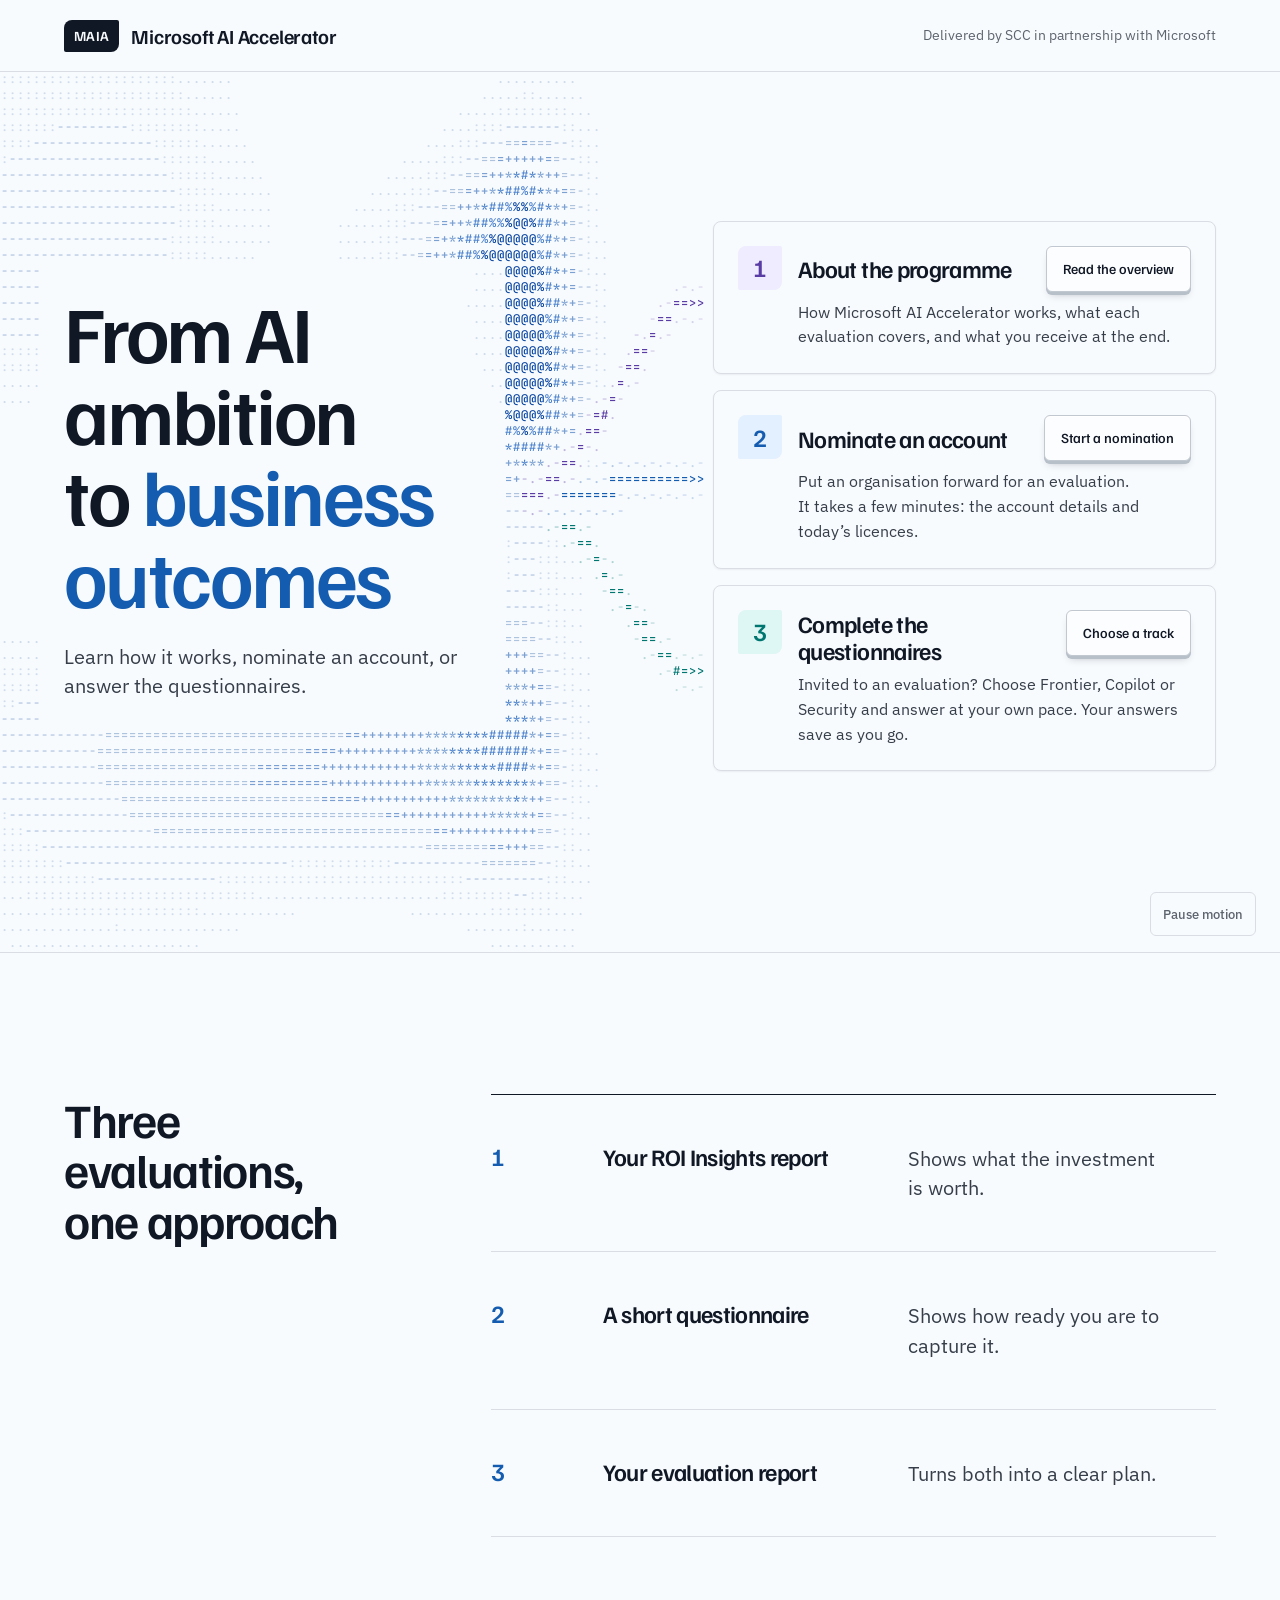
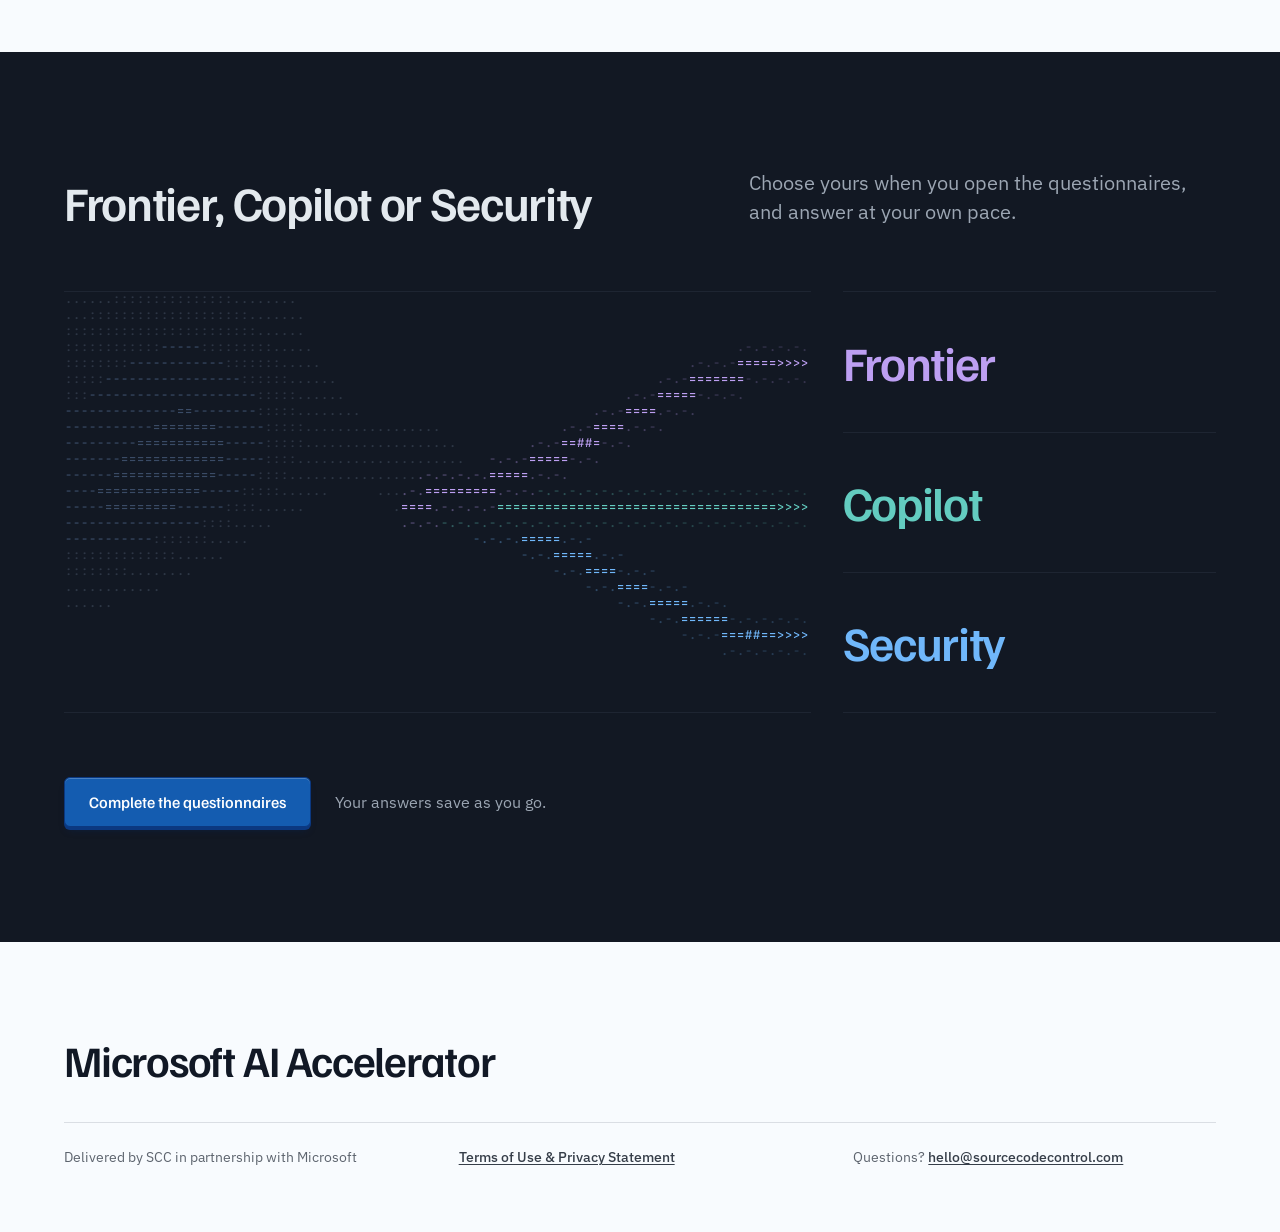
==== index.html @ e5592fd8 "Add files via upload" ====
<!DOCTYPE html>
<html lang="en">
<head>
<meta charset="UTF-8">
<meta name="viewport" content="width=device-width, initial-scale=1.0">
<title>Microsoft AI Accelerator · MAIA</title>
<meta name="description" content="Welcome to Microsoft AI Accelerator: learn about the programme, nominate an account, or complete your Frontier, Copilot or Security questionnaires.">
<meta name="robots" content="noindex">
<link rel="icon" href="data:image/svg+xml,%3Csvg xmlns='http://www.w3.org/2000/svg' viewBox='0 0 64 64'%3E%3Crect width='64' height='64' rx='14' fill='%2317223A'/%3E%3Ctext x='32' y='40' font-family='Segoe UI,Arial' font-size='19' font-weight='700' fill='%23F5F7FB' text-anchor='middle'%3EMAIA%3C/text%3E%3C/svg%3E">
<link rel="preconnect" href="https://fonts.googleapis.com"><link rel="preconnect" href="https://fonts.gstatic.com" crossorigin><link href="https://fonts.googleapis.com/css2?family=Familjen+Grotesk:wght@500;600&amp;family=IBM+Plex+Sans:wght@400;500;600&amp;family=JetBrains+Mono:wght@500&amp;display=swap" rel="stylesheet">
<style>
body{margin:0;background:oklch(98.6% .005 250);color:oklch(21% .028 262);font:16px/1.55 'IBM Plex Sans',system-ui,sans-serif;-webkit-font-smoothing:antialiased}
a{color:inherit;text-decoration-thickness:1px;text-underline-offset:.16em}a:hover{color:oklch(48% .15 256)}
h1,h2,h3{margin:0;font-family:'Familjen Grotesk',system-ui,sans-serif;font-weight:600;letter-spacing:-.028em;line-height:1.05;text-wrap:balance}p{margin:0;text-wrap:pretty}
.wrap{width:100%;max-width:1440px;margin:0 auto;padding:0 64px;box-sizing:border-box}@media(max-width:960px){.wrap{padding:0 24px}}@media(max-width:640px){.wrap{padding:0 16px}.hide-s{display:none!important}}
.key{display:inline-flex;align-items:center;justify-content:center;gap:8px;min-height:44px;padding:0 16px;border:1px solid oklch(83% .012 252);border-radius:6px;background:oklch(99.4% .003 250);color:oklch(21% .028 262);font:500 14px/1 'Familjen Grotesk',sans-serif;box-shadow:0 3px 0 0 oklch(80% .016 254),0 6px 8px -4px oklch(21% .028 262/.28),inset 0 1px 0 #fff;text-decoration:none;white-space:nowrap;cursor:pointer;transition:transform .12s}
.key:hover{transform:translateY(-1px);color:oklch(21% .028 262)}.key:active{transform:translateY(3px);box-shadow:inset 0 1px 2px oklch(21% .028 262/.14)}
.key.p{min-height:48px;padding:0 24px;font-size:16px;background:oklch(48% .15 256);border-color:oklch(36% .13 260);color:#fff;box-shadow:0 3px 0 0 oklch(36% .13 260),0 6px 8px -4px oklch(30% .12 260/.45),inset 0 1px 0 oklch(100% 0 0/.22)}.key.p:hover{color:#fff}
.card{display:block;box-sizing:border-box;background:oklch(98.6% .005 250);border:1px solid oklch(90% .009 252);border-radius:16px 4px 16px 4px;box-shadow:0 1px 2px oklch(21% .028 262/.06);text-decoration:none;color:inherit;transition:border-color .22s}a.card:hover{border-color:oklch(72% .09 256);color:inherit}a.card:hover .key{transform:translateY(-1px)}
.eb{font:500 13px/1.3 'JetBrains Mono',ui-monospace,monospace;letter-spacing:.02em;text-transform:uppercase;color:oklch(48% .15 256)}
.dots{background-image:radial-gradient(circle,oklch(81% .045 255) 1px,transparent 1.4px);background-size:8px 16px}.dots-d{background-image:radial-gradient(circle,oklch(41% .05 260) 1px,transparent 1.4px);background-size:8px 16px}
.inp{width:100%;box-sizing:border-box;min-height:44px;padding:10px 12px;border:1px solid oklch(83% .012 252);border-radius:6px;background:#fff;color:inherit;font:16px/1.4 'IBM Plex Sans',sans-serif}
.opt{display:flex;gap:12px;align-items:flex-start;width:100%;box-sizing:border-box;text-align:left;padding:12px 14px;border:1px solid oklch(83% .012 252);border-radius:6px;background:#fff;color:inherit;font:16px/1.45 'IBM Plex Sans',sans-serif;cursor:pointer}.opt:hover{border-color:oklch(48% .15 256)}.opt.on{border-color:oklch(48% .15 256);background:oklch(95% .028 256);box-shadow:0 0 0 1px oklch(48% .15 256)}
.tbl{width:100%;border-collapse:collapse;font-size:14px}.tbl th{text-align:left;font:500 12px/1.2 'JetBrains Mono',monospace;text-transform:uppercase;color:oklch(50% .018 258);padding:10px;border:0;border-bottom:1px solid oklch(90% .009 252);white-space:nowrap;background:oklch(98.6% .005 250)}.tbl td{padding:6px 10px;border:0;border-top:1px solid oklch(90% .009 252);vertical-align:middle}.tbl tbody tr:first-child td{border-top:0}.rc>div:first-child{border-top:0!important}.tbl .inp{min-height:38px;padding:7px 9px;font-size:14px}
:focus-visible{outline:2px solid oklch(48% .15 256);outline-offset:2px}[hidden]{display:none!important}@media(prefers-reduced-motion:reduce){*{transition:none!important;animation:none!important}}
.wrap{max-width:1680px}.hero-grid{display:grid;grid-template-columns:minmax(0,5fr) minmax(96px,1.6fr) minmax(0,6fr);column-gap:48px;align-items:center;min-height:880px;padding-top:96px;padding-bottom:128px;position:relative;z-index:2}
.hero-grid>nav{grid-column:3;min-width:0}.doors{display:grid;gap:16px;margin:0;padding:0;list-style:none}.door{display:grid;grid-template-columns:44px minmax(0,1fr) auto;grid-template-areas:"n t k" "n d d";column-gap:16px;row-gap:8px;align-items:start;padding:24px;border-radius:8px!important}@supports (corner-shape:bevel){.door{border-radius:16px 4px 16px 4px!important;corner-shape:bevel round bevel round}}@media(max-width:1100px){.door{grid-template-areas:"n t" "n d" "n k";grid-template-columns:44px minmax(0,1fr)}.door .key{justify-self:start;margin-top:8px}}
.appr{display:grid;grid-template-columns:minmax(0,4fr) minmax(0,8fr);column-gap:64px}.row3{display:grid;grid-template-columns:64px minmax(0,5fr) minmax(0,6fr);column-gap:48px;align-items:baseline;padding:48px 0;border-top:1px solid oklch(90% .009 252)}
.thead{display:grid;grid-template-columns:minmax(0,7fr) minmax(0,5fr);column-gap:32px;align-items:end;margin-bottom:64px}.lanes{display:grid;grid-template-columns:minmax(0,8fr) minmax(0,4fr);column-gap:32px}
@media(max-width:960px){.hero-grid>nav{grid-column:1}.hero-grid,.appr,.thead,.lanes{grid-template-columns:minmax(0,1fr);row-gap:40px;min-height:0;padding-top:56px;padding-bottom:72px}.row3{grid-template-columns:40px minmax(0,1fr);row-gap:8px}.row3 p{grid-column:2}}
@media(max-width:640px){.door{grid-template-columns:40px minmax(0,1fr);padding:16px}.door>span:first-child{width:40px!important;height:40px!important}}
</style>
</head>
<body>
<div style="min-height:100vh;background:oklch(98.6% .005 250)">
<header class="wrap" style="display:flex;align-items:center;justify-content:space-between;gap:24px;min-height:72px;border-bottom:1px solid oklch(90% .009 252);background:oklch(98.6% .005 250);position:relative;z-index:10">
<a href="index.html#home" data-keep style="display:inline-flex;align-items:center;gap:12px;text-decoration:none;color:oklch(21% .028 262);min-width:0"><span aria-hidden="true" style="height:32px;padding:0 10px;display:grid;place-items:center;flex-shrink:0;border-radius:8px 2px;background:oklch(21% .028 262);color:oklch(98.6% .005 250);font:600 14px/1 'Familjen Grotesk',system-ui,sans-serif;letter-spacing:.02em">MAIA</span><span style="font:600 20px/1.1 'Familjen Grotesk',system-ui,sans-serif;letter-spacing:-.01em;white-space:nowrap">Microsoft AI Accelerator</span></a>
<p class="hide-s" style="font-size:14px;color:oklch(50% .018 258);white-space:nowrap">Delivered by SCC in partnership with Microsoft</p>
</header>
<main>
<section aria-labelledby="hero-title" style="position:relative;isolation:isolate;border-bottom:1px solid oklch(90% .009 252)">
<div class="dots" aria-hidden="true" style="position:absolute;inset:0;z-index:0;pointer-events:none"><canvas id="heroField" style="display:block;width:100%;height:100%;background:oklch(98.6% .005 250)"></canvas></div>
<div class="wrap hero-grid">
<div style="display:grid;gap:24px;align-content:center">
<h1 id="hero-title" style="font-size:clamp(44px,5vw + 16px,84px);line-height:1.02;max-width:20ch">From AI ambition to <span style="color:oklch(48% .15 256)">business outcomes</span></h1>
<p style="font-size:clamp(18px,.35vw + 16px,22px);line-height:1.45;color:oklch(36% .022 260);max-width:34ch">Learn how it works, nominate an account, or answer the questionnaires.</p>
</div>
<nav aria-label="Start here"><ol class="doors">
<li><a class="card door" href="about.html" data-keep data-lane="about">
<span aria-hidden="true" style="grid-area:n;width:44px;height:44px;display:grid;place-items:center;border-radius:8px 2px;background:oklch(95% .025 292);color:oklch(45% .16 292);font:600 25px/1 'Familjen Grotesk',system-ui,sans-serif">1</span>
<h2 style="grid-area:t;align-self:center;font-size:clamp(20px,.75vw + 14px,26px);font-weight:600;line-height:1.15;max-width:none">About the programme</h2>
<p style="grid-area:d;color:oklch(36% .022 260);max-width:48ch">How Microsoft AI Accelerator works, what each evaluation covers, and what you receive at the end.</p>
<span class="key" style="grid-area:k;justify-self:start">Read the overview</span>
</a></li>
<li><a class="card door" href="nominate.html" data-keep data-lane="nominate">
<span aria-hidden="true" style="grid-area:n;width:44px;height:44px;display:grid;place-items:center;border-radius:8px 2px;background:oklch(95% .028 256);color:oklch(48% .15 256);font:600 25px/1 'Familjen Grotesk',system-ui,sans-serif">2</span>
<h2 style="grid-area:t;align-self:center;font-size:clamp(20px,.75vw + 14px,26px);font-weight:600;line-height:1.15;max-width:none">Nominate an account</h2>
<p style="grid-area:d;color:oklch(36% .022 260);max-width:48ch">Put an organisation forward for an evaluation. It takes a few minutes: the account details and today’s licences.</p>
<span class="key" style="grid-area:k;justify-self:start">Start a nomination</span>
</a></li>
<li><a class="card door" href="questionnaires.html" data-keep data-lane="questionnaires">
<span aria-hidden="true" style="grid-area:n;width:44px;height:44px;display:grid;place-items:center;border-radius:8px 2px;background:oklch(95.5% .025 190);color:oklch(51% .09 190);font:600 25px/1 'Familjen Grotesk',system-ui,sans-serif">3</span>
<h2 style="grid-area:t;align-self:center;font-size:clamp(20px,.75vw + 14px,26px);font-weight:600;line-height:1.15;max-width:none">Complete the questionnaires</h2>
<p style="grid-area:d;color:oklch(36% .022 260);max-width:48ch">Invited to an evaluation? Choose Frontier, Copilot or Security and answer at your own pace. Your answers save as you go.</p>
<span class="key" style="grid-area:k;justify-self:start">Choose a track</span>
</a></li>
</ol></nav>
</div>
<button type="button" id="motionBtn" aria-pressed="false" style="position:absolute;right:24px;bottom:16px;z-index:3;min-height:44px;padding:0 12px;border:1px solid oklch(90% .009 252);border-radius:6px;background:oklch(98.6% .005 250);color:oklch(50% .018 258);font:500 13px/1 'IBM Plex Sans',sans-serif;cursor:pointer">Pause motion</button>
</section>
<section aria-labelledby="approach-title" style="padding:clamp(96px,11vw,176px) 0 clamp(72px,9vw,144px)">
<div class="wrap appr">
<h2 id="approach-title" style="font-size:clamp(32px,2.5vw + 16px,56px);max-width:12ch;margin-bottom:40px">Three evaluations, one approach</h2>
<ol style="margin:0;padding:0;list-style:none;border-bottom:1px solid oklch(90% .009 252)">
<li class="row3" style="border-top-color:oklch(21% .028 262)"><span style="font:600 25px/1 'Familjen Grotesk',system-ui,sans-serif;color:oklch(48% .15 256)">1</span><h3 style="font-size:clamp(20px,.75vw + 14px,26px);line-height:1.2">Your ROI Insights report</h3><p style="font-size:clamp(18px,.35vw + 16px,22px);line-height:1.45;color:oklch(36% .022 260)">Shows what the investment is worth.</p></li>
<li class="row3"><span style="font:600 25px/1 'Familjen Grotesk',system-ui,sans-serif;color:oklch(48% .15 256)">2</span><h3 style="font-size:clamp(20px,.75vw + 14px,26px);line-height:1.2">A short questionnaire</h3><p style="font-size:clamp(18px,.35vw + 16px,22px);line-height:1.45;color:oklch(36% .022 260)">Shows how ready you are to capture it.</p></li>
<li class="row3"><span style="font:600 25px/1 'Familjen Grotesk',system-ui,sans-serif;color:oklch(48% .15 256)">3</span><h3 style="font-size:clamp(20px,.75vw + 14px,26px);line-height:1.2">Your evaluation report</h3><p style="font-size:clamp(18px,.35vw + 16px,22px);line-height:1.45;color:oklch(36% .022 260)">Turns both into a clear plan.</p></li>
</ol>
</div>
</section>
<section aria-labelledby="tracks-title" style="background:oklch(21% .024 262);color:oklch(93% .01 250);padding:clamp(80px,9vw,144px) 0">
<div class="wrap">
<div class="thead">
<h2 id="tracks-title" style="font-size:clamp(32px,2.5vw + 16px,56px)">Frontier, Copilot or Security</h2>
<p style="font-size:clamp(18px,.35vw + 16px,22px);line-height:1.45;color:oklch(72% .022 256)">Choose yours when you open the questionnaires, and answer at your own pace.</p>
</div>
<figure class="lanes" style="margin:0">
<div style="position:relative;min-height:420px;border-top:1px solid oklch(26.5% .026 262);border-bottom:1px solid oklch(26.5% .026 262)"><div class="dots-d" role="img" aria-label="Diagram: unsorted signal resolving into three lanes, one for each evaluation track" style="position:absolute;inset:0"><canvas id="trackField" style="display:block;width:100%;height:100%;background:oklch(21% .024 262)"></canvas></div></div>
<ul style="margin:0;padding:0;list-style:none;display:grid;grid-template-rows:repeat(3,minmax(88px,1fr));border-top:1px solid oklch(26.5% .026 262);border-bottom:1px solid oklch(26.5% .026 262);font:600 clamp(32px,2.5vw + 16px,56px)/1 'Familjen Grotesk',system-ui,sans-serif;letter-spacing:-.028em">
<li data-lane="frontier" style="display:flex;align-items:center;color:oklch(76% .12 300)">Frontier</li>
<li data-lane="copilot" style="display:flex;align-items:center;color:oklch(78% .1 185);border-top:1px solid oklch(26.5% .026 262)">Copilot</li>
<li data-lane="security" style="display:flex;align-items:center;color:oklch(76% .12 248);border-top:1px solid oklch(26.5% .026 262)">Security</li>
</ul>
</figure>
<div style="display:flex;flex-wrap:wrap;align-items:center;gap:24px;margin-top:64px">
<a class="key p" href="questionnaires.html" data-keep>Complete the questionnaires</a>
<p style="color:oklch(72% .022 256)">Your answers save as you go.</p>
</div>
</div>
</section>
</main>
<footer class="wrap" style="padding-top:96px;padding-bottom:64px">
<p style="font:600 clamp(32px,3.4vw,56px)/1 'Familjen Grotesk',system-ui,sans-serif;letter-spacing:-.028em;margin:0 0 40px">Microsoft AI Accelerator</p>
<div style="display:grid;grid-template-columns:repeat(auto-fit,minmax(240px,1fr));gap:16px 32px;padding-top:24px;border-top:1px solid oklch(90% .009 252);font-size:14px;color:oklch(50% .018 258)">
<p>Delivered by SCC in partnership with Microsoft</p>
<p><a href="terms.html" data-keep style="color:oklch(36% .022 260);font-weight:500">Terms of Use &amp; Privacy Statement</a></p>
<p>Questions? <a href="mailto:hello@sourcecodecontrol.com" style="color:oklch(36% .022 260);font-weight:500">hello@sourcecodecontrol.com</a></p>
</div>
</footer>
</div>
<script>
/* earlier links to this page: ?track= opens that track; invitation links and old #sections open the right page */
(function(){try{
  var p=new URLSearchParams(location.search),t=(p.get('track')||'').toLowerCase(),m={frontier:'frontier.html',copilot:'copilot.html',security:'security.html'};
  if(m[t]){p.delete('track');var q=p.toString();location.replace(m[t]+(q?'?'+q:''));return;}
  var h=location.hash.slice(1),go=null,qs=location.search;
  if(/^(learn|how|roi|questionnaires|report)$/.test(h))go='about.html'+qs+(h==='learn'?'':'#'+h);
  else if(h==='nominate')go='nominate.html'+qs;
  else if(/^(start-questionnaires|choose)$/.test(h)||(!h&&/[?&](project|invite|company|domain)=/.test(qs)))go='questionnaires.html'+qs;
  if(go)location.replace(go);
}catch(e){}})();
</script><script>
/* carry the invitation parameters (?project=…, ?invite=…, ?company=…, ?domain=…) to the next page */
(function(){try{var q=location.search;if(!q)return;document.querySelectorAll('a[data-keep]').forEach(function(a){var h=a.getAttribute('href');if(!h||h.indexOf('?')>=0||h.indexOf('#')===0)return;var i=h.indexOf('#');a.setAttribute('href',i<0?h+q:h.slice(0,i)+q+h.slice(i));});}catch(e){}})();
</script>
<script>
/* motion background: the character field (pause button bottom right; still for reduced motion) */
class DCLogic{constructor(){this.state={};}setState(p,cb){Object.assign(this.state,p);var b=document.getElementById('motionBtn');if(b){b.setAttribute('aria-pressed',String(!!this.state.paused));b.textContent=this.state.paused?'Play motion':'Pause motion';}if(cb)cb();}}
class Component extends DCLogic {
  state = { paused: false };
  setRoot = (el) => { this.rootEl = el; };
  componentDidMount() { this.startField(); }
  componentWillUnmount() { this.dead = true; if (this.onResize) window.removeEventListener('resize', this.onResize); }
  startField() {
    const root = this.rootEl; if (!root || !root.querySelector) return;
    const self = this, CW = 8, CH = 16, RAMP = ' .:-=+*#%@';
    const reduce = window.matchMedia ? window.matchMedia('(prefers-reduced-motion: reduce)').matches : false;
    const C = { g1:'oklch(89% .025 254)', g2:'oklch(81% .045 255)', g3:'oklch(70% .085 256)', g4:'oklch(60% .13 257)', deep:'oklch(41% .16 260)',
      d1:'oklch(33% .03 262)', d2:'oklch(41% .05 260)', d3:'oklch(53% .1 258)', d4:'oklch(62% .11 258)',
      about:'oklch(45% .16 292)', nominate:'oklch(48% .15 256)', questionnaires:'oklch(51% .09 190)', frontier:'oklch(76% .12 300)', copilot:'oklch(78% .1 185)', security:'oklch(76% .12 248)' };
    const clamp = (v,a,b) => v<a?a:v>b?b:v;
    const noise = (c,r,t) => (Math.sin(c*0.09+t*0.5)+Math.sin(r*0.21-t*0.35)+Math.sin((c*0.6+r)*0.11+t*0.27)+Math.sin(c*0.023-r*0.13+t*0.15+Math.sin(r*0.05+t*0.1))+4)/8;
    const rel = (el,b) => { const a = el.getBoundingClientRect(); return { l:a.left-b.left, t:a.top-b.top, r:a.right-b.left, b:a.bottom-b.top }; };
    const fields = [];
    function Field(canvas, cfg) {
      const ctx = canvas.getContext && canvas.getContext('2d'); if (!ctx) return null;
      const f = { c:canvas, ctx, cfg, w:0, h:0, origin:null, lanes:[], shield:[], pointer:null };
      f.resize = () => { const r = canvas.getBoundingClientRect(), dpr = Math.min(window.devicePixelRatio||1, 2);
        f.w = r.width; f.h = r.height; canvas.width = Math.max(1, Math.round(r.width*dpr)); canvas.height = Math.max(1, Math.round(r.height*dpr));
        ctx.setTransform(dpr,0,0,dpr,0,0); cfg.layout(f, r); };
      const host = cfg.host;
      host.addEventListener('pointermove', (e) => { const r = canvas.getBoundingClientRect(); f.pointer = { x:e.clientX-r.left, y:e.clientY-r.top }; });
      host.addEventListener('pointerleave', () => { f.pointer = null; });
      return f;
    }
    function draw(f, t) {
      const ctx = f.ctx, cols = Math.ceil(f.w/CW), rows = Math.ceil(f.h/CH), O = f.origin; let last = null;
      ctx.clearRect(0,0,f.w,f.h); ctx.font = "500 12px 'JetBrains Mono', monospace"; ctx.textAlign = 'center'; ctx.textBaseline = 'middle';
      for (let r = 0; r < rows; r++) { const y = r*CH+CH/2;
        for (let c = 0; c < cols; c++) { const x = c*CW+CW/2; let d, col = null, chr = null, alpha = 1; const n = noise(c,r,t); let reach, spread;
          if (O) { reach = x<=O.x ? 0.35+0.65*Math.pow(x/O.x,1.4) : Math.max(0,1-(x-O.x)/90); spread = 1-Math.min(1,Math.abs(y-O.y)/(f.h*0.62)); } else { reach = 0.55; spread = 0.7; }
          let e = clamp((n-0.34)/0.5,0,1); e = e*e*(3-2*e); d = e*reach*(0.4+0.6*spread)*f.cfg.gain;
          if (f.pointer) { const px = x-f.pointer.x, py = y-f.pointer.y, pd = Math.sqrt(px*px+py*py); if (pd < 130) d += 0.4*(1-pd/130)*n; }
          for (let s = 0; s < f.shield.length; s++) { const S = f.shield[s]; if (x>S.l && x<S.r && y>S.t && y<S.b) { d *= S.k; break; } }
          if (O) { for (let i = 0; i < f.lanes.length; i++) { const L = f.lanes[i]; if (x<O.x || x>L.tx) continue;
              const p = (x-O.x)/(L.tx-O.x), sm = p*p*(3-2*p), ly = O.y+(L.ty-O.y)*sm, dist = Math.abs(y-ly);
              if (dist < CH*0.55) { let q = (p-t*0.16+L.phase)%1; if (q<0) q += 1; const pk = q<0.07 ? 1-q/0.07 : 0; d = 0.55+0.45*pk; col = L.color; chr = pk>0.35 ? '#' : (p>0.92 ? '>' : '='); break; }
              else if (dist < CH*1.6) { d = Math.max(d, 0.3+0.2*n); col = L.color; chr = (c%2) ? '-' : '.'; alpha = 0.4*(1-p*0.5); break; } } }
          if (d < 0.1) continue;
          if (!chr) chr = RAMP[clamp(Math.floor(d*10),1,9)];
          if (!col) { const lv = d<0.3?0:d<0.48?1:d<0.66?2:d<0.85?3:4; col = f.cfg.pal[Math.min(lv, f.cfg.pal.length-1)]; }
          if (col !== last) { ctx.fillStyle = col; last = col; }
          if (alpha !== 1) { ctx.globalAlpha = alpha; ctx.fillText(chr,x,y); ctx.globalAlpha = 1; } else ctx.fillText(chr,x,y);
        } }
    }
    const heroC = root.querySelector('#heroField');
    if (heroC) { const hero = heroC.closest('section');
      const hf = Field(heroC, { host:hero, gain:1.4, pal:[C.g1,C.g2,C.g3,C.g4,C.deep], layout(f, base) {
        const text = hero.querySelector('h1').parentElement, doors = [].slice.call(hero.querySelectorAll('.door')); const tr = rel(text, base), pad = 24;
        f.shield = [{ l:tr.l-pad, t:tr.t-pad, r:tr.r+pad, b:tr.b+pad, k:0.12 }];
        doors.forEach((a) => { const d = rel(a, base); f.shield.push({ l:d.l-8, t:d.t-8, r:d.r+8, b:d.b+8, k:0 }); });
        f.lanes = []; f.origin = null; if (f.w < 960 || !doors.length) return;
        const first = rel(doors[0], base), lastD = rel(doors[doors.length-1], base);
        f.origin = { x:tr.r+pad+16, y:(first.t+lastD.b)/2 };
        doors.forEach((a, i) => { const d = rel(a, base); f.lanes.push({ tx:d.l-10, ty:(d.t+d.b)/2, color:C[a.getAttribute('data-lane')], phase:i*0.31 }); });
      } }); if (hf) fields.push(hf); }
    const trackC = root.querySelector('#trackField');
    if (trackC) { const fig = trackC.closest('figure');
      const tf = Field(trackC, { host:fig, gain:1.1, pal:[C.d1,C.d2,C.d3,C.d4], layout(f, base) {
        const items = [].slice.call(fig.querySelectorAll('li')); f.shield = []; f.lanes = [];
        const stacked = f.w >= fig.getBoundingClientRect().width*0.9; f.origin = { x:f.w*0.45, y:f.h/2 };
        items.forEach((li, i) => { const d = rel(li, base); const ty = stacked ? (f.h*(i+1)/(items.length+1)) : (d.t+d.b)/2;
          f.lanes.push({ tx:f.w-6, ty, color:C[li.getAttribute('data-lane')], phase:i*0.29 }); });
      } }); if (tf) fields.push(tf); }
    if (!fields.length) return;
    const resizeAll = () => fields.forEach((f) => f.resize());
    resizeAll(); this.onResize = () => { resizeAll(); if (reduce || self.state.paused) fields.forEach((f) => draw(f, 2.4)); };
    window.addEventListener('resize', this.onResize);
    if (document.fonts && document.fonts.ready) document.fonts.ready.then(() => { if (!self.dead) self.onResize(); });
    this.drawStill = () => fields.forEach((f) => draw(f, 2.4));
    let t0 = performance.now(), last = 0;
    const frame = (now) => { if (self.dead) return; if (!self.state.paused && now-last >= 33) { last = now; fields.forEach((f) => draw(f, (now-t0)/1000)); } requestAnimationFrame(frame); };
    if (reduce) this.drawStill(); else requestAnimationFrame(frame);
  }
  renderVals() {
    return { setRoot: this.setRoot, paused: this.state.paused, motionLabel: this.state.paused ? 'Play motion' : 'Pause motion',
      toggleMotion: () => this.setState({ paused: !this.state.paused }) };
  }
}
(function(){try{var c=new Component();c.rootEl=document.body;if(c.componentDidMount)c.componentDidMount();var b=document.getElementById('motionBtn');if(b)b.onclick=function(){c.setState({paused:!c.state.paused});};}catch(e){}})();
</script>
</body>
</html>
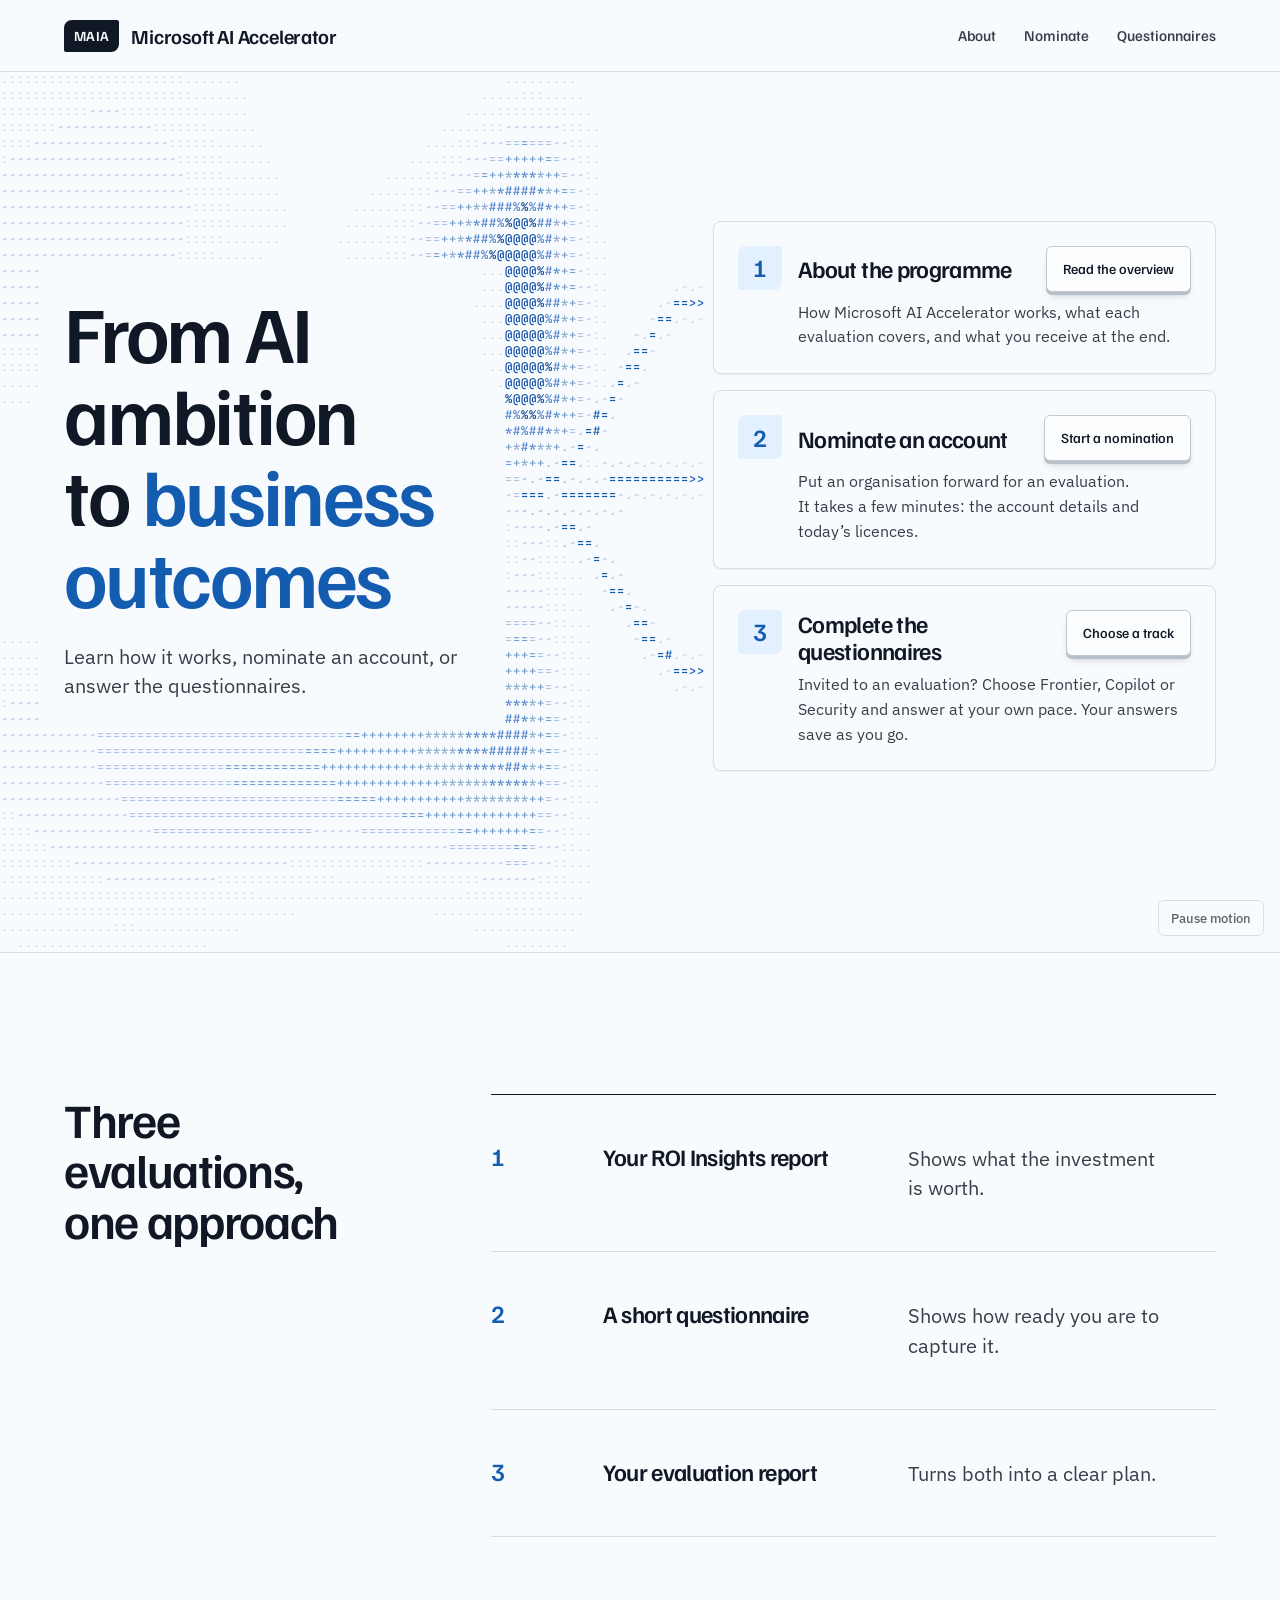
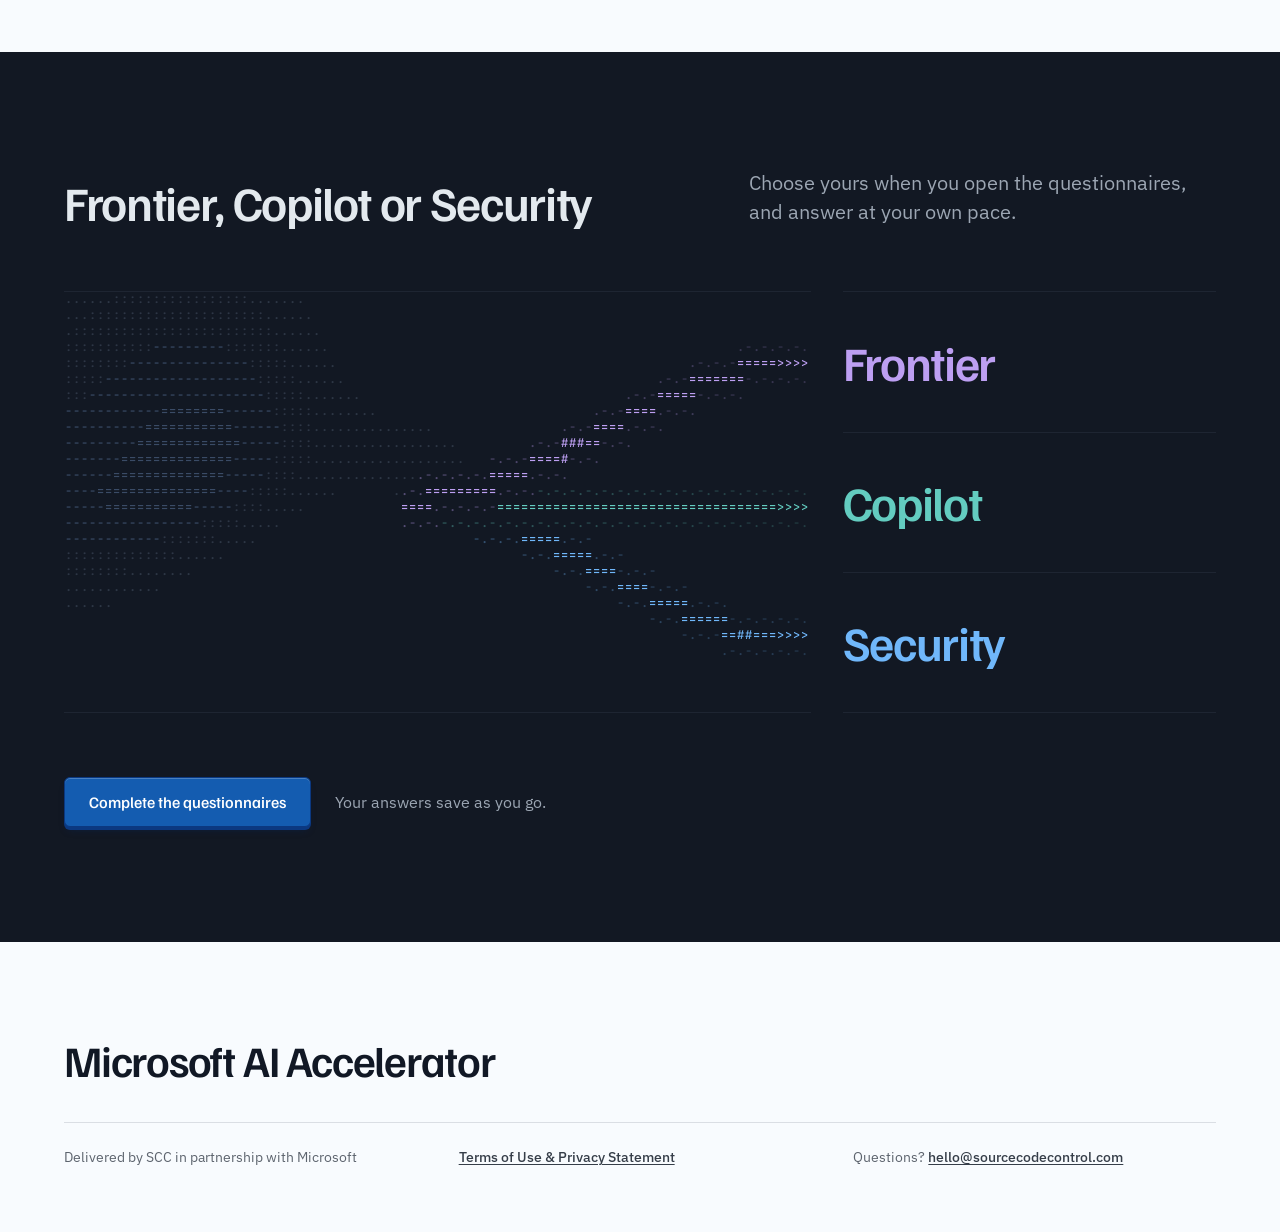
==== commit 42e18fb8: "Polish site: track colours, matrix on track pages, consistent naming and layout - Track pages (Front" ====
--- a/index.html
+++ b/index.html
@@ -29,13 +29,14 @@
 .thead{display:grid;grid-template-columns:minmax(0,7fr) minmax(0,5fr);column-gap:32px;align-items:end;margin-bottom:64px}.lanes{display:grid;grid-template-columns:minmax(0,8fr) minmax(0,4fr);column-gap:32px}
 @media(max-width:960px){.hero-grid>nav{grid-column:1}.hero-grid,.appr,.thead,.lanes{grid-template-columns:minmax(0,1fr);row-gap:40px;min-height:0;padding-top:56px;padding-bottom:72px}.row3{grid-template-columns:40px minmax(0,1fr);row-gap:8px}.row3 p{grid-column:2}}
 @media(max-width:640px){.door{grid-template-columns:40px minmax(0,1fr);padding:16px}.door>span:first-child{width:40px!important;height:40px!important}}
+.key.p.tf{background:#7B45C2;border-color:#5B2F99;box-shadow:0 3px 0 0 #5B2F99,0 6px 8px -4px rgb(91 47 153/.45),inset 0 1px 0 rgb(255 255 255/.22)}.key.p.tc{background:#0B7C78;border-color:#075B58;box-shadow:0 3px 0 0 #075B58,0 6px 8px -4px rgb(7 91 88/.45),inset 0 1px 0 rgb(255 255 255/.22)}.key.p.ts{background:#0078D4;border-color:#005A9E;box-shadow:0 3px 0 0 #005A9E,0 6px 8px -4px rgb(0 90 158/.45),inset 0 1px 0 rgb(255 255 255/.22)}#motionBtn{right:16px!important;bottom:16px!important;min-height:36px!important;background:oklch(98.6% .005 250/.88)!important;backdrop-filter:blur(6px)}.nowrap{white-space:nowrap}
 </style>
 </head>
 <body>
 <div style="min-height:100vh;background:oklch(98.6% .005 250)">
 <header class="wrap" style="display:flex;align-items:center;justify-content:space-between;gap:24px;min-height:72px;border-bottom:1px solid oklch(90% .009 252);background:oklch(98.6% .005 250);position:relative;z-index:10">
 <a href="index.html#home" data-keep style="display:inline-flex;align-items:center;gap:12px;text-decoration:none;color:oklch(21% .028 262);min-width:0"><span aria-hidden="true" style="height:32px;padding:0 10px;display:grid;place-items:center;flex-shrink:0;border-radius:8px 2px;background:oklch(21% .028 262);color:oklch(98.6% .005 250);font:600 14px/1 'Familjen Grotesk',system-ui,sans-serif;letter-spacing:.02em">MAIA</span><span style="font:600 20px/1.1 'Familjen Grotesk',system-ui,sans-serif;letter-spacing:-.01em;white-space:nowrap">Microsoft AI Accelerator</span></a>
-<p class="hide-s" style="font-size:14px;color:oklch(50% .018 258);white-space:nowrap">Delivered by SCC in partnership with Microsoft</p>
+<nav aria-label="Site" style="display:flex;align-items:center;gap:28px"><a href="about.html" data-keep class="hide-s" style="font:500 15px/1 'Familjen Grotesk',system-ui,sans-serif;text-decoration:none;color:oklch(36% .022 260);">About</a><a href="nominate.html" data-keep class="hide-s" style="font:500 15px/1 'Familjen Grotesk',system-ui,sans-serif;text-decoration:none;color:oklch(36% .022 260);">Nominate</a><a href="questionnaires.html" data-keep class="hide-s" style="font:500 15px/1 'Familjen Grotesk',system-ui,sans-serif;text-decoration:none;color:oklch(36% .022 260);">Questionnaires</a></nav>
 </header>
 <main>
 <section aria-labelledby="hero-title" style="position:relative;isolation:isolate;border-bottom:1px solid oklch(90% .009 252)">
@@ -47,7 +48,7 @@
 </div>
 <nav aria-label="Start here"><ol class="doors">
 <li><a class="card door" href="about.html" data-keep data-lane="about">
-<span aria-hidden="true" style="grid-area:n;width:44px;height:44px;display:grid;place-items:center;border-radius:8px 2px;background:oklch(95% .025 292);color:oklch(45% .16 292);font:600 25px/1 'Familjen Grotesk',system-ui,sans-serif">1</span>
+<span aria-hidden="true" style="grid-area:n;width:44px;height:44px;display:grid;place-items:center;border-radius:8px 2px;background:oklch(95% .028 256);color:oklch(48% .15 256);font:600 25px/1 'Familjen Grotesk',system-ui,sans-serif">1</span>
 <h2 style="grid-area:t;align-self:center;font-size:clamp(20px,.75vw + 14px,26px);font-weight:600;line-height:1.15;max-width:none">About the programme</h2>
 <p style="grid-area:d;color:oklch(36% .022 260);max-width:48ch">How Microsoft AI Accelerator works, what each evaluation covers, and what you receive at the end.</p>
 <span class="key" style="grid-area:k;justify-self:start">Read the overview</span>
@@ -59,7 +60,7 @@
 <span class="key" style="grid-area:k;justify-self:start">Start a nomination</span>
 </a></li>
 <li><a class="card door" href="questionnaires.html" data-keep data-lane="questionnaires">
-<span aria-hidden="true" style="grid-area:n;width:44px;height:44px;display:grid;place-items:center;border-radius:8px 2px;background:oklch(95.5% .025 190);color:oklch(51% .09 190);font:600 25px/1 'Familjen Grotesk',system-ui,sans-serif">3</span>
+<span aria-hidden="true" style="grid-area:n;width:44px;height:44px;display:grid;place-items:center;border-radius:8px 2px;background:oklch(95% .028 256);color:oklch(48% .15 256);font:600 25px/1 'Familjen Grotesk',system-ui,sans-serif">3</span>
 <h2 style="grid-area:t;align-self:center;font-size:clamp(20px,.75vw + 14px,26px);font-weight:600;line-height:1.15;max-width:none">Complete the questionnaires</h2>
 <p style="grid-area:d;color:oklch(36% .022 260);max-width:48ch">Invited to an evaluation? Choose Frontier, Copilot or Security and answer at your own pace. Your answers save as you go.</p>
 <span class="key" style="grid-area:k;justify-self:start">Choose a track</span>
@@ -137,7 +138,7 @@
     const reduce = window.matchMedia ? window.matchMedia('(prefers-reduced-motion: reduce)').matches : false;
     const C = { g1:'oklch(89% .025 254)', g2:'oklch(81% .045 255)', g3:'oklch(70% .085 256)', g4:'oklch(60% .13 257)', deep:'oklch(41% .16 260)',
       d1:'oklch(33% .03 262)', d2:'oklch(41% .05 260)', d3:'oklch(53% .1 258)', d4:'oklch(62% .11 258)',
-      about:'oklch(45% .16 292)', nominate:'oklch(48% .15 256)', questionnaires:'oklch(51% .09 190)', frontier:'oklch(76% .12 300)', copilot:'oklch(78% .1 185)', security:'oklch(76% .12 248)' };
+      about:'oklch(48% .15 256)', nominate:'oklch(48% .15 256)', questionnaires:'oklch(48% .15 256)', frontier:'oklch(76% .12 300)', copilot:'oklch(78% .1 185)', security:'oklch(76% .12 248)' };
     const clamp = (v,a,b) => v<a?a:v>b?b:v;
     const noise = (c,r,t) => (Math.sin(c*0.09+t*0.5)+Math.sin(r*0.21-t*0.35)+Math.sin((c*0.6+r)*0.11+t*0.27)+Math.sin(c*0.023-r*0.13+t*0.15+Math.sin(r*0.05+t*0.1))+4)/8;
     const rel = (el,b) => { const a = el.getBoundingClientRect(); return { l:a.left-b.left, t:a.top-b.top, r:a.right-b.left, b:a.bottom-b.top }; };
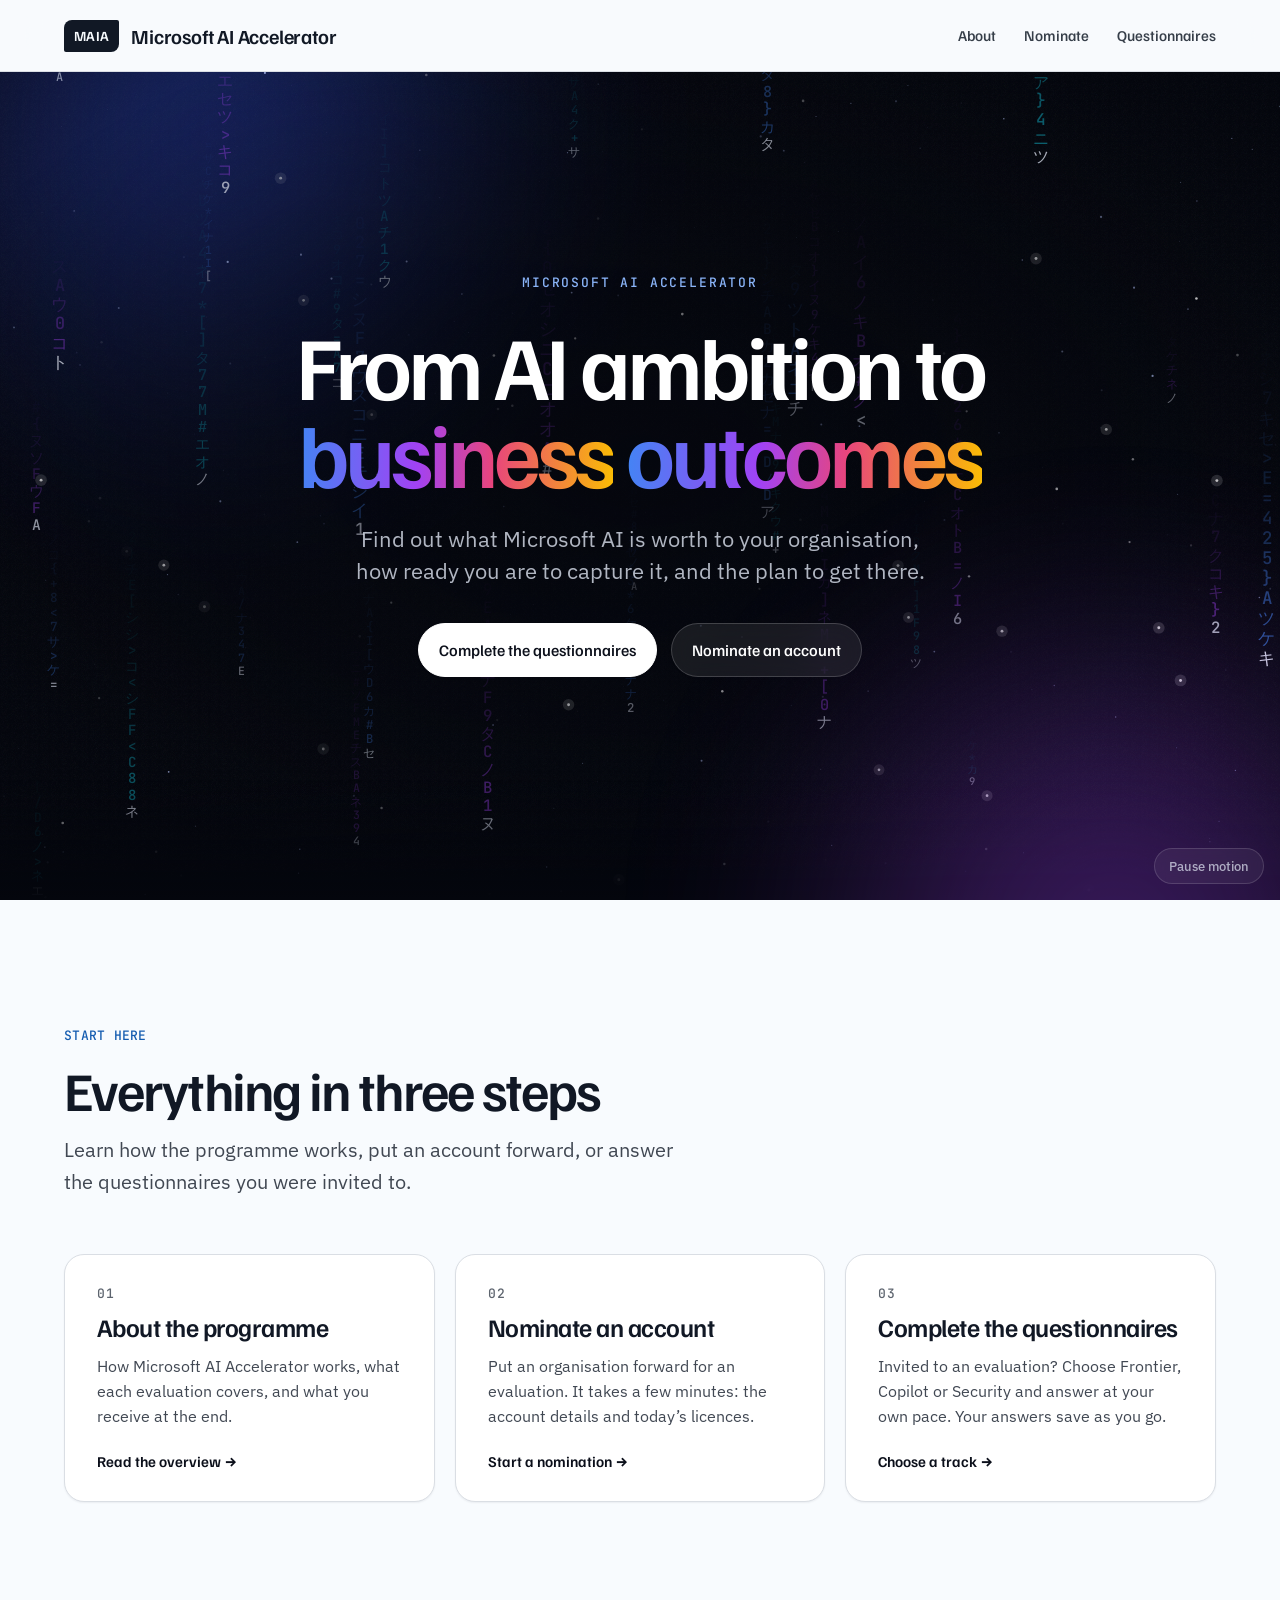
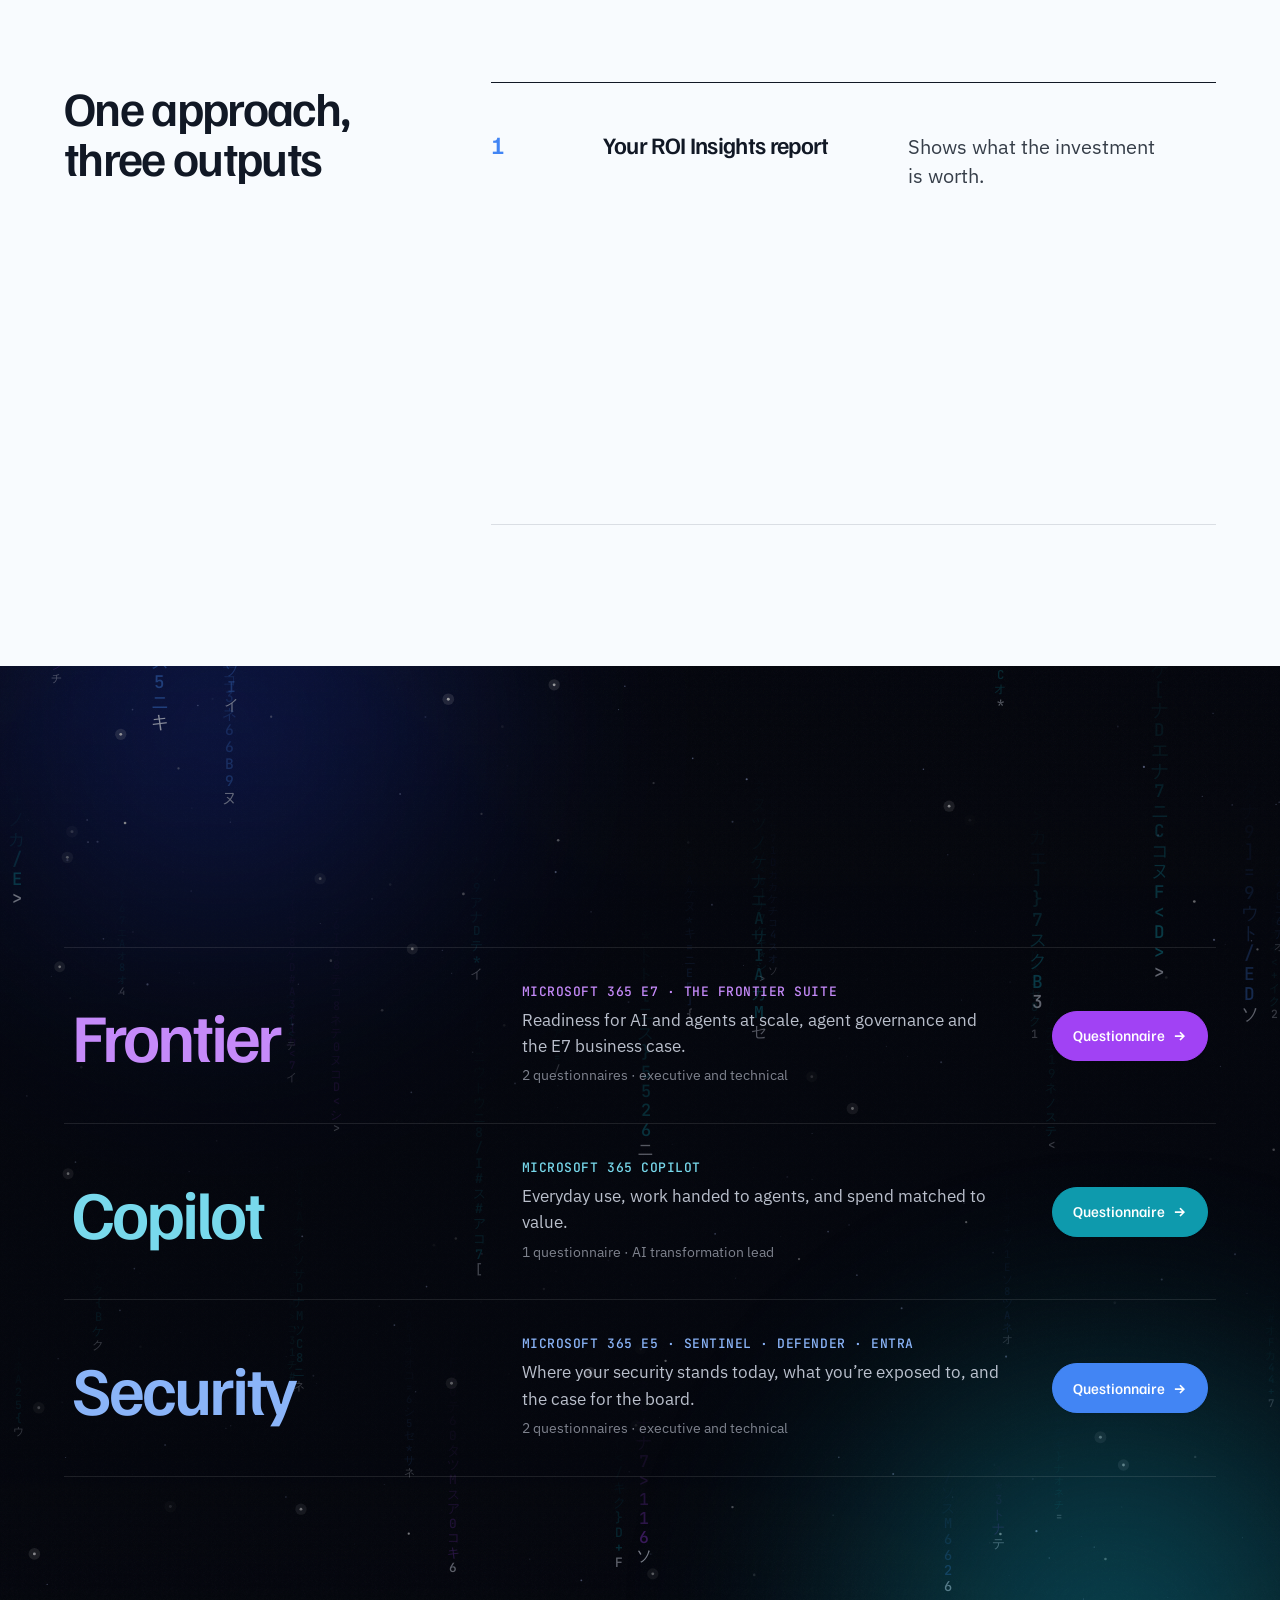
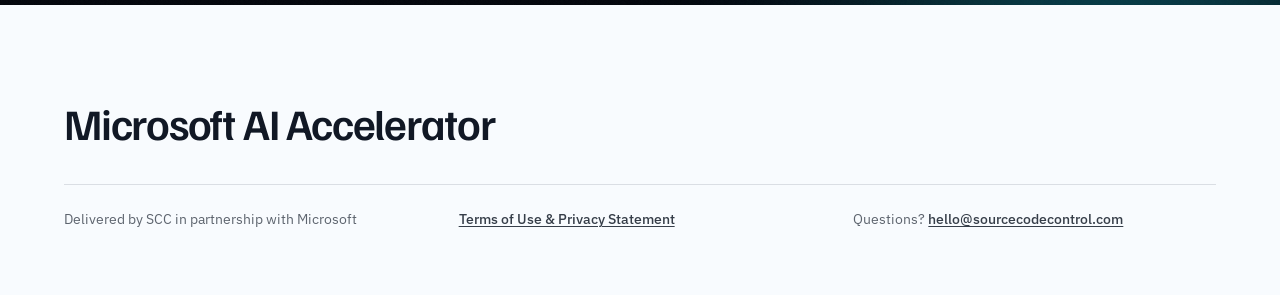
==== commit 2def9d8b: "Redesign: deep-space matrix, Google-style track colours, Apple-style motion - New shared design laye" ====
--- a/index.html
+++ b/index.html
@@ -31,6 +31,25 @@
 @media(max-width:640px){.door{grid-template-columns:40px minmax(0,1fr);padding:16px}.door>span:first-child{width:40px!important;height:40px!important}}
 .key.p.tf{background:#7B45C2;border-color:#5B2F99;box-shadow:0 3px 0 0 #5B2F99,0 6px 8px -4px rgb(91 47 153/.45),inset 0 1px 0 rgb(255 255 255/.22)}.key.p.tc{background:#0B7C78;border-color:#075B58;box-shadow:0 3px 0 0 #075B58,0 6px 8px -4px rgb(7 91 88/.45),inset 0 1px 0 rgb(255 255 255/.22)}.key.p.ts{background:#0078D4;border-color:#005A9E;box-shadow:0 3px 0 0 #005A9E,0 6px 8px -4px rgb(0 90 158/.45),inset 0 1px 0 rgb(255 255 255/.22)}#motionBtn{right:16px!important;bottom:16px!important;min-height:36px!important;background:oklch(98.6% .005 250/.88)!important;backdrop-filter:blur(6px)}.nowrap{white-space:nowrap}
 </style>
+<style>
+.startgrid{display:grid;grid-template-columns:repeat(3,minmax(0,1fr));gap:20px;margin:0;padding:0;list-style:none}@media(max-width:960px){.startgrid{grid-template-columns:minmax(0,1fr)}}
+.door2{height:100%;display:flex!important;flex-direction:column;gap:14px;padding:32px;background:#fff!important}
+.door2 .n{font:500 13px/1 'JetBrains Mono',monospace;color:oklch(50% .018 258);letter-spacing:.08em}
+.door2 h3{font-size:clamp(22px,.8vw + 15px,28px);letter-spacing:-.02em}.door2 p{color:oklch(40% .02 260)}
+.door2 .go{margin-top:auto;padding-top:12px;font:600 15px/1 'Familjen Grotesk',sans-serif;color:var(--ink)}.door2 .go span{display:inline-block;transition:transform .4s var(--ease)}.door2:hover .go span{transform:translateX(6px)}
+.row3 .num{font:600 25px/1 'Familjen Grotesk',system-ui,sans-serif}
+.tracks{margin:0;padding:0;list-style:none;border-top:1px solid rgb(255 255 255/.1)}
+.tracks li{border-bottom:1px solid rgb(255 255 255/.1)}
+.trow{display:grid;grid-template-columns:minmax(0,5fr) minmax(0,6fr) auto;gap:24px 48px;align-items:center;padding:36px 8px;text-decoration:none;position:relative;border-radius:20px;transition:background .5s var(--ease)}
+.trow:hover{background:linear-gradient(90deg,color-mix(in srgb,var(--c) 16%,transparent),transparent 70%)}
+.tname{font:600 clamp(44px,4.4vw + 12px,96px)/1 'Familjen Grotesk',system-ui,sans-serif;letter-spacing:-.045em;color:var(--cl);transition:transform .6s var(--ease)}
+.trow:hover .tname{transform:translateX(10px)}
+.tmeta{display:grid;gap:6px}.tprod{font:500 13px/1.3 'JetBrains Mono',monospace;text-transform:uppercase;letter-spacing:.04em;color:var(--cl)}.tdesc{color:rgb(226 232 245/.82);font-size:17px}.ttime{color:rgb(226 232 245/.55);font-size:14px}
+.trow .key{min-height:48px;font-size:15px}
+@media(max-width:960px){.trow{grid-template-columns:minmax(0,1fr);padding:28px 0}.trow .key{justify-self:start}}
+</style>
+<link rel="stylesheet" href="assets/maia.css">
+<script src="assets/maia.js" defer></script>
 </head>
 <body>
 <div style="min-height:100vh;background:oklch(98.6% .005 250)">
@@ -39,64 +58,53 @@
 <nav aria-label="Site" style="display:flex;align-items:center;gap:28px"><a href="about.html" data-keep class="hide-s" style="font:500 15px/1 'Familjen Grotesk',system-ui,sans-serif;text-decoration:none;color:oklch(36% .022 260);">About</a><a href="nominate.html" data-keep class="hide-s" style="font:500 15px/1 'Familjen Grotesk',system-ui,sans-serif;text-decoration:none;color:oklch(36% .022 260);">Nominate</a><a href="questionnaires.html" data-keep class="hide-s" style="font:500 15px/1 'Familjen Grotesk',system-ui,sans-serif;text-decoration:none;color:oklch(36% .022 260);">Questionnaires</a></nav>
 </header>
 <main>
-<section aria-labelledby="hero-title" style="position:relative;isolation:isolate;border-bottom:1px solid oklch(90% .009 252)">
-<div class="dots" aria-hidden="true" style="position:absolute;inset:0;z-index:0;pointer-events:none"><canvas id="heroField" style="display:block;width:100%;height:100%;background:oklch(98.6% .005 250)"></canvas></div>
-<div class="wrap hero-grid">
-<div style="display:grid;gap:24px;align-content:center">
-<h1 id="hero-title" style="font-size:clamp(44px,5vw + 16px,84px);line-height:1.02;max-width:20ch">From AI ambition to <span style="color:oklch(48% .15 256)">business outcomes</span></h1>
-<p style="font-size:clamp(18px,.35vw + 16px,22px);line-height:1.45;color:oklch(36% .022 260);max-width:34ch">Learn how it works, nominate an account, or answer the questionnaires.</p>
+<section class="space center" aria-labelledby="hero-title" data-palette="security,frontier,copilot">
+<div class="space-bg" aria-hidden="true"><canvas></canvas><div class="veil"></div><div class="grain"></div><div class="fade"></div></div>
+<div class="wrap" style="min-height:min(860px,calc(100vh - 72px));display:grid;place-items:center;text-align:center;padding-top:120px;padding-bottom:140px">
+<div style="display:grid;gap:28px;justify-items:center;max-width:1040px">
+<p class="eb rv-self" style="letter-spacing:.14em">Microsoft AI Accelerator</p>
+<h1 id="hero-title" data-words style="font-size:clamp(46px,6.4vw + 8px,112px);line-height:.98;letter-spacing:-.045em;max-width:14ch">From AI ambition to <span class="grad-src">business outcomes</span></h1>
+<p class="rv-self" style="--d:.5s;font-size:clamp(18px,.6vw + 14px,24px);line-height:1.45;max-width:44ch">Find out what Microsoft AI is worth to your organisation, how ready you are to capture it, and the plan to get there.</p>
+<div class="rv-self" style="--d:.65s;display:flex;flex-wrap:wrap;justify-content:center;gap:14px;margin-top:8px"><a class="key p" href="questionnaires.html" data-keep style="min-height:52px;font-size:16px">Complete the questionnaires</a><a class="key" href="nominate.html" data-keep style="min-height:52px;font-size:16px">Nominate an account</a></div>
 </div>
-<nav aria-label="Start here"><ol class="doors">
-<li><a class="card door" href="about.html" data-keep data-lane="about">
-<span aria-hidden="true" style="grid-area:n;width:44px;height:44px;display:grid;place-items:center;border-radius:8px 2px;background:oklch(95% .028 256);color:oklch(48% .15 256);font:600 25px/1 'Familjen Grotesk',system-ui,sans-serif">1</span>
-<h2 style="grid-area:t;align-self:center;font-size:clamp(20px,.75vw + 14px,26px);font-weight:600;line-height:1.15;max-width:none">About the programme</h2>
-<p style="grid-area:d;color:oklch(36% .022 260);max-width:48ch">How Microsoft AI Accelerator works, what each evaluation covers, and what you receive at the end.</p>
-<span class="key" style="grid-area:k;justify-self:start">Read the overview</span>
-</a></li>
-<li><a class="card door" href="nominate.html" data-keep data-lane="nominate">
-<span aria-hidden="true" style="grid-area:n;width:44px;height:44px;display:grid;place-items:center;border-radius:8px 2px;background:oklch(95% .028 256);color:oklch(48% .15 256);font:600 25px/1 'Familjen Grotesk',system-ui,sans-serif">2</span>
-<h2 style="grid-area:t;align-self:center;font-size:clamp(20px,.75vw + 14px,26px);font-weight:600;line-height:1.15;max-width:none">Nominate an account</h2>
-<p style="grid-area:d;color:oklch(36% .022 260);max-width:48ch">Put an organisation forward for an evaluation. It takes a few minutes: the account details and today’s licences.</p>
-<span class="key" style="grid-area:k;justify-self:start">Start a nomination</span>
-</a></li>
-<li><a class="card door" href="questionnaires.html" data-keep data-lane="questionnaires">
-<span aria-hidden="true" style="grid-area:n;width:44px;height:44px;display:grid;place-items:center;border-radius:8px 2px;background:oklch(95% .028 256);color:oklch(48% .15 256);font:600 25px/1 'Familjen Grotesk',system-ui,sans-serif">3</span>
-<h2 style="grid-area:t;align-self:center;font-size:clamp(20px,.75vw + 14px,26px);font-weight:600;line-height:1.15;max-width:none">Complete the questionnaires</h2>
-<p style="grid-area:d;color:oklch(36% .022 260);max-width:48ch">Invited to an evaluation? Choose Frontier, Copilot or Security and answer at your own pace. Your answers save as you go.</p>
-<span class="key" style="grid-area:k;justify-self:start">Choose a track</span>
-</a></li>
-</ol></nav>
 </div>
-<button type="button" id="motionBtn" aria-pressed="false" style="position:absolute;right:24px;bottom:16px;z-index:3;min-height:44px;padding:0 12px;border:1px solid oklch(90% .009 252);border-radius:6px;background:oklch(98.6% .005 250);color:oklch(50% .018 258);font:500 13px/1 'IBM Plex Sans',sans-serif;cursor:pointer">Pause motion</button>
+<button type="button" id="motionBtn" aria-pressed="false" style="position:absolute;right:16px;bottom:16px;z-index:3;min-height:36px;padding:0 14px;border:1px solid;border-radius:999px;font:500 13px/1 'IBM Plex Sans',sans-serif;cursor:pointer">Pause motion</button>
 </section>
-<section aria-labelledby="approach-title" style="padding:clamp(96px,11vw,176px) 0 clamp(72px,9vw,144px)">
-<div class="wrap appr">
-<h2 id="approach-title" style="font-size:clamp(32px,2.5vw + 16px,56px);max-width:12ch;margin-bottom:40px">Three evaluations, one approach</h2>
-<ol style="margin:0;padding:0;list-style:none;border-bottom:1px solid oklch(90% .009 252)">
-<li class="row3" style="border-top-color:oklch(21% .028 262)"><span style="font:600 25px/1 'Familjen Grotesk',system-ui,sans-serif;color:oklch(48% .15 256)">1</span><h3 style="font-size:clamp(20px,.75vw + 14px,26px);line-height:1.2">Your ROI Insights report</h3><p style="font-size:clamp(18px,.35vw + 16px,22px);line-height:1.45;color:oklch(36% .022 260)">Shows what the investment is worth.</p></li>
-<li class="row3"><span style="font:600 25px/1 'Familjen Grotesk',system-ui,sans-serif;color:oklch(48% .15 256)">2</span><h3 style="font-size:clamp(20px,.75vw + 14px,26px);line-height:1.2">A short questionnaire</h3><p style="font-size:clamp(18px,.35vw + 16px,22px);line-height:1.45;color:oklch(36% .022 260)">Shows how ready you are to capture it.</p></li>
-<li class="row3"><span style="font:600 25px/1 'Familjen Grotesk',system-ui,sans-serif;color:oklch(48% .15 256)">3</span><h3 style="font-size:clamp(20px,.75vw + 14px,26px);line-height:1.2">Your evaluation report</h3><p style="font-size:clamp(18px,.35vw + 16px,22px);line-height:1.45;color:oklch(36% .022 260)">Turns both into a clear plan.</p></li>
+
+<section aria-labelledby="start-title" style="padding:clamp(88px,10vw,160px) 0 clamp(64px,8vw,120px)">
+<div class="wrap">
+<div data-reveal style="display:grid;gap:16px;max-width:760px;margin-bottom:56px"><p class="eb">Start here</p><h2 id="start-title" style="font-size:clamp(36px,3vw + 16px,64px);letter-spacing:-.035em">Everything in three steps</h2><p style="font-size:clamp(18px,.35vw + 16px,21px);color:oklch(40% .02 260);max-width:52ch">Learn how the programme works, put an account forward, or answer the questionnaires you were invited to.</p></div>
+<ol class="startgrid" data-reveal>
+<li><a class="card door2" href="about.html" data-keep><span class="n">01</span><h3>About the programme</h3><p>How Microsoft AI Accelerator works, what each evaluation covers, and what you receive at the end.</p><span class="go">Read the overview <span aria-hidden="true">→</span></span></a></li>
+<li><a class="card door2" href="nominate.html" data-keep><span class="n">02</span><h3>Nominate an account</h3><p>Put an organisation forward for an evaluation. It takes a few minutes: the account details and today’s licences.</p><span class="go">Start a nomination <span aria-hidden="true">→</span></span></a></li>
+<li><a class="card door2" href="questionnaires.html" data-keep><span class="n">03</span><h3>Complete the questionnaires</h3><p>Invited to an evaluation? Choose Frontier, Copilot or Security and answer at your own pace. Your answers save as you go.</p><span class="go">Choose a track <span aria-hidden="true">→</span></span></a></li>
 </ol>
 </div>
 </section>
-<section aria-labelledby="tracks-title" style="background:oklch(21% .024 262);color:oklch(93% .01 250);padding:clamp(80px,9vw,144px) 0">
-<div class="wrap">
-<div class="thead">
-<h2 id="tracks-title" style="font-size:clamp(32px,2.5vw + 16px,56px)">Frontier, Copilot or Security</h2>
-<p style="font-size:clamp(18px,.35vw + 16px,22px);line-height:1.45;color:oklch(72% .022 256)">Choose yours when you open the questionnaires, and answer at your own pace.</p>
+
+<section aria-labelledby="approach-title" style="padding:clamp(40px,6vw,96px) 0 clamp(96px,11vw,176px)">
+<div class="wrap appr">
+<div data-reveal><h2 id="approach-title" style="font-size:clamp(32px,2.5vw + 16px,56px);max-width:12ch;letter-spacing:-.035em">One approach, three outputs</h2></div>
+<ol data-reveal style="margin:0;padding:0;list-style:none;border-bottom:1px solid oklch(90% .009 252)">
+<li class="row3" style="border-top-color:oklch(21% .028 262)"><span class="num" style="color:var(--g-blue)">1</span><h3 style="font-size:clamp(20px,.75vw + 14px,26px);line-height:1.2">Your ROI Insights report</h3><p style="font-size:clamp(18px,.35vw + 16px,22px);line-height:1.45;color:oklch(36% .022 260)">Shows what the investment is worth.</p></li>
+<li class="row3"><span class="num" style="color:var(--frontier)">2</span><h3 style="font-size:clamp(20px,.75vw + 14px,26px);line-height:1.2">A short questionnaire</h3><p style="font-size:clamp(18px,.35vw + 16px,22px);line-height:1.45;color:oklch(36% .022 260)">Shows how ready you are to capture it.</p></li>
+<li class="row3"><span class="num" style="color:var(--copilot)">3</span><h3 style="font-size:clamp(20px,.75vw + 14px,26px);line-height:1.2">Your evaluation report</h3><p style="font-size:clamp(18px,.35vw + 16px,22px);line-height:1.45;color:oklch(36% .022 260)">Turns both into a clear plan.</p></li>
+</ol>
 </div>
-<figure class="lanes" style="margin:0">
-<div style="position:relative;min-height:420px;border-top:1px solid oklch(26.5% .026 262);border-bottom:1px solid oklch(26.5% .026 262)"><div class="dots-d" role="img" aria-label="Diagram: unsorted signal resolving into three lanes, one for each evaluation track" style="position:absolute;inset:0"><canvas id="trackField" style="display:block;width:100%;height:100%;background:oklch(21% .024 262)"></canvas></div></div>
-<ul style="margin:0;padding:0;list-style:none;display:grid;grid-template-rows:repeat(3,minmax(88px,1fr));border-top:1px solid oklch(26.5% .026 262);border-bottom:1px solid oklch(26.5% .026 262);font:600 clamp(32px,2.5vw + 16px,56px)/1 'Familjen Grotesk',system-ui,sans-serif;letter-spacing:-.028em">
-<li data-lane="frontier" style="display:flex;align-items:center;color:oklch(76% .12 300)">Frontier</li>
-<li data-lane="copilot" style="display:flex;align-items:center;color:oklch(78% .1 185);border-top:1px solid oklch(26.5% .026 262)">Copilot</li>
-<li data-lane="security" style="display:flex;align-items:center;color:oklch(76% .12 248);border-top:1px solid oklch(26.5% .026 262)">Security</li>
+</section>
+
+<section class="space" aria-labelledby="tracks-title" data-palette="frontier,copilot,security" style="--accent-a:#2B4CFF;--accent-b:#12B5CB">
+<div class="space-bg" aria-hidden="true"><canvas></canvas><div class="veil-soft"></div><div class="grain"></div></div>
+<div class="wrap" style="padding-top:clamp(96px,10vw,160px);padding-bottom:clamp(96px,10vw,160px)">
+<div class="thead" data-reveal>
+<h2 id="tracks-title" style="font-size:clamp(36px,3vw + 16px,64px);color:#fff;letter-spacing:-.035em">Frontier, Copilot or Security</h2>
+<p style="font-size:clamp(18px,.35vw + 16px,22px);line-height:1.45">Pick the evaluation you were invited to. Each opens its own questionnaire page, and your answers save as you go.</p>
+</div>
+<ul class="tracks" data-reveal>
+<li style="--c:var(--frontier);--cl:var(--frontier-l)"><a href="frontier.html" data-keep class="trow"><span class="tname">Frontier</span><span class="tmeta"><span class="tprod">Microsoft 365 E7 · the Frontier Suite</span><span class="tdesc">Readiness for AI and agents at scale, agent governance and the E7 business case.</span><span class="ttime">2 questionnaires · executive and technical</span></span><span class="key p tf">Questionnaire <span aria-hidden="true">→</span></span></a></li>
+<li style="--c:var(--copilot);--cl:var(--copilot-l)"><a href="copilot.html" data-keep class="trow"><span class="tname">Copilot</span><span class="tmeta"><span class="tprod">Microsoft 365 Copilot</span><span class="tdesc">Everyday use, work handed to agents, and spend matched to value.</span><span class="ttime">1 questionnaire · AI transformation lead</span></span><span class="key p tc">Questionnaire <span aria-hidden="true">→</span></span></a></li>
+<li style="--c:var(--security);--cl:var(--security-l)"><a href="security.html" data-keep class="trow"><span class="tname">Security</span><span class="tmeta"><span class="tprod">Microsoft 365 E5 · Sentinel · Defender · Entra</span><span class="tdesc">Where your security stands today, what you’re exposed to, and the case for the board.</span><span class="ttime">2 questionnaires · executive and technical</span></span><span class="key p ts">Questionnaire <span aria-hidden="true">→</span></span></a></li>
 </ul>
-</figure>
-<div style="display:flex;flex-wrap:wrap;align-items:center;gap:24px;margin-top:64px">
-<a class="key p" href="questionnaires.html" data-keep>Complete the questionnaires</a>
-<p style="color:oklch(72% .022 256)">Your answers save as you go.</p>
-</div>
 </div>
 </section>
 </main>
@@ -124,91 +132,5 @@
 /* carry the invitation parameters (?project=…, ?invite=…, ?company=…, ?domain=…) to the next page */
 (function(){try{var q=location.search;if(!q)return;document.querySelectorAll('a[data-keep]').forEach(function(a){var h=a.getAttribute('href');if(!h||h.indexOf('?')>=0||h.indexOf('#')===0)return;var i=h.indexOf('#');a.setAttribute('href',i<0?h+q:h.slice(0,i)+q+h.slice(i));});}catch(e){}})();
 </script>
-<script>
-/* motion background: the character field (pause button bottom right; still for reduced motion) */
-class DCLogic{constructor(){this.state={};}setState(p,cb){Object.assign(this.state,p);var b=document.getElementById('motionBtn');if(b){b.setAttribute('aria-pressed',String(!!this.state.paused));b.textContent=this.state.paused?'Play motion':'Pause motion';}if(cb)cb();}}
-class Component extends DCLogic {
-  state = { paused: false };
-  setRoot = (el) => { this.rootEl = el; };
-  componentDidMount() { this.startField(); }
-  componentWillUnmount() { this.dead = true; if (this.onResize) window.removeEventListener('resize', this.onResize); }
-  startField() {
-    const root = this.rootEl; if (!root || !root.querySelector) return;
-    const self = this, CW = 8, CH = 16, RAMP = ' .:-=+*#%@';
-    const reduce = window.matchMedia ? window.matchMedia('(prefers-reduced-motion: reduce)').matches : false;
-    const C = { g1:'oklch(89% .025 254)', g2:'oklch(81% .045 255)', g3:'oklch(70% .085 256)', g4:'oklch(60% .13 257)', deep:'oklch(41% .16 260)',
-      d1:'oklch(33% .03 262)', d2:'oklch(41% .05 260)', d3:'oklch(53% .1 258)', d4:'oklch(62% .11 258)',
-      about:'oklch(48% .15 256)', nominate:'oklch(48% .15 256)', questionnaires:'oklch(48% .15 256)', frontier:'oklch(76% .12 300)', copilot:'oklch(78% .1 185)', security:'oklch(76% .12 248)' };
-    const clamp = (v,a,b) => v<a?a:v>b?b:v;
-    const noise = (c,r,t) => (Math.sin(c*0.09+t*0.5)+Math.sin(r*0.21-t*0.35)+Math.sin((c*0.6+r)*0.11+t*0.27)+Math.sin(c*0.023-r*0.13+t*0.15+Math.sin(r*0.05+t*0.1))+4)/8;
-    const rel = (el,b) => { const a = el.getBoundingClientRect(); return { l:a.left-b.left, t:a.top-b.top, r:a.right-b.left, b:a.bottom-b.top }; };
-    const fields = [];
-    function Field(canvas, cfg) {
-      const ctx = canvas.getContext && canvas.getContext('2d'); if (!ctx) return null;
-      const f = { c:canvas, ctx, cfg, w:0, h:0, origin:null, lanes:[], shield:[], pointer:null };
-      f.resize = () => { const r = canvas.getBoundingClientRect(), dpr = Math.min(window.devicePixelRatio||1, 2);
-        f.w = r.width; f.h = r.height; canvas.width = Math.max(1, Math.round(r.width*dpr)); canvas.height = Math.max(1, Math.round(r.height*dpr));
-        ctx.setTransform(dpr,0,0,dpr,0,0); cfg.layout(f, r); };
-      const host = cfg.host;
-      host.addEventListener('pointermove', (e) => { const r = canvas.getBoundingClientRect(); f.pointer = { x:e.clientX-r.left, y:e.clientY-r.top }; });
-      host.addEventListener('pointerleave', () => { f.pointer = null; });
-      return f;
-    }
-    function draw(f, t) {
-      const ctx = f.ctx, cols = Math.ceil(f.w/CW), rows = Math.ceil(f.h/CH), O = f.origin; let last = null;
-      ctx.clearRect(0,0,f.w,f.h); ctx.font = "500 12px 'JetBrains Mono', monospace"; ctx.textAlign = 'center'; ctx.textBaseline = 'middle';
-      for (let r = 0; r < rows; r++) { const y = r*CH+CH/2;
-        for (let c = 0; c < cols; c++) { const x = c*CW+CW/2; let d, col = null, chr = null, alpha = 1; const n = noise(c,r,t); let reach, spread;
-          if (O) { reach = x<=O.x ? 0.35+0.65*Math.pow(x/O.x,1.4) : Math.max(0,1-(x-O.x)/90); spread = 1-Math.min(1,Math.abs(y-O.y)/(f.h*0.62)); } else { reach = 0.55; spread = 0.7; }
-          let e = clamp((n-0.34)/0.5,0,1); e = e*e*(3-2*e); d = e*reach*(0.4+0.6*spread)*f.cfg.gain;
-          if (f.pointer) { const px = x-f.pointer.x, py = y-f.pointer.y, pd = Math.sqrt(px*px+py*py); if (pd < 130) d += 0.4*(1-pd/130)*n; }
-          for (let s = 0; s < f.shield.length; s++) { const S = f.shield[s]; if (x>S.l && x<S.r && y>S.t && y<S.b) { d *= S.k; break; } }
-          if (O) { for (let i = 0; i < f.lanes.length; i++) { const L = f.lanes[i]; if (x<O.x || x>L.tx) continue;
-              const p = (x-O.x)/(L.tx-O.x), sm = p*p*(3-2*p), ly = O.y+(L.ty-O.y)*sm, dist = Math.abs(y-ly);
-              if (dist < CH*0.55) { let q = (p-t*0.16+L.phase)%1; if (q<0) q += 1; const pk = q<0.07 ? 1-q/0.07 : 0; d = 0.55+0.45*pk; col = L.color; chr = pk>0.35 ? '#' : (p>0.92 ? '>' : '='); break; }
-              else if (dist < CH*1.6) { d = Math.max(d, 0.3+0.2*n); col = L.color; chr = (c%2) ? '-' : '.'; alpha = 0.4*(1-p*0.5); break; } } }
-          if (d < 0.1) continue;
-          if (!chr) chr = RAMP[clamp(Math.floor(d*10),1,9)];
-          if (!col) { const lv = d<0.3?0:d<0.48?1:d<0.66?2:d<0.85?3:4; col = f.cfg.pal[Math.min(lv, f.cfg.pal.length-1)]; }
-          if (col !== last) { ctx.fillStyle = col; last = col; }
-          if (alpha !== 1) { ctx.globalAlpha = alpha; ctx.fillText(chr,x,y); ctx.globalAlpha = 1; } else ctx.fillText(chr,x,y);
-        } }
-    }
-    const heroC = root.querySelector('#heroField');
-    if (heroC) { const hero = heroC.closest('section');
-      const hf = Field(heroC, { host:hero, gain:1.4, pal:[C.g1,C.g2,C.g3,C.g4,C.deep], layout(f, base) {
-        const text = hero.querySelector('h1').parentElement, doors = [].slice.call(hero.querySelectorAll('.door')); const tr = rel(text, base), pad = 24;
-        f.shield = [{ l:tr.l-pad, t:tr.t-pad, r:tr.r+pad, b:tr.b+pad, k:0.12 }];
-        doors.forEach((a) => { const d = rel(a, base); f.shield.push({ l:d.l-8, t:d.t-8, r:d.r+8, b:d.b+8, k:0 }); });
-        f.lanes = []; f.origin = null; if (f.w < 960 || !doors.length) return;
-        const first = rel(doors[0], base), lastD = rel(doors[doors.length-1], base);
-        f.origin = { x:tr.r+pad+16, y:(first.t+lastD.b)/2 };
-        doors.forEach((a, i) => { const d = rel(a, base); f.lanes.push({ tx:d.l-10, ty:(d.t+d.b)/2, color:C[a.getAttribute('data-lane')], phase:i*0.31 }); });
-      } }); if (hf) fields.push(hf); }
-    const trackC = root.querySelector('#trackField');
-    if (trackC) { const fig = trackC.closest('figure');
-      const tf = Field(trackC, { host:fig, gain:1.1, pal:[C.d1,C.d2,C.d3,C.d4], layout(f, base) {
-        const items = [].slice.call(fig.querySelectorAll('li')); f.shield = []; f.lanes = [];
-        const stacked = f.w >= fig.getBoundingClientRect().width*0.9; f.origin = { x:f.w*0.45, y:f.h/2 };
-        items.forEach((li, i) => { const d = rel(li, base); const ty = stacked ? (f.h*(i+1)/(items.length+1)) : (d.t+d.b)/2;
-          f.lanes.push({ tx:f.w-6, ty, color:C[li.getAttribute('data-lane')], phase:i*0.29 }); });
-      } }); if (tf) fields.push(tf); }
-    if (!fields.length) return;
-    const resizeAll = () => fields.forEach((f) => f.resize());
-    resizeAll(); this.onResize = () => { resizeAll(); if (reduce || self.state.paused) fields.forEach((f) => draw(f, 2.4)); };
-    window.addEventListener('resize', this.onResize);
-    if (document.fonts && document.fonts.ready) document.fonts.ready.then(() => { if (!self.dead) self.onResize(); });
-    this.drawStill = () => fields.forEach((f) => draw(f, 2.4));
-    let t0 = performance.now(), last = 0;
-    const frame = (now) => { if (self.dead) return; if (!self.state.paused && now-last >= 33) { last = now; fields.forEach((f) => draw(f, (now-t0)/1000)); } requestAnimationFrame(frame); };
-    if (reduce) this.drawStill(); else requestAnimationFrame(frame);
-  }
-  renderVals() {
-    return { setRoot: this.setRoot, paused: this.state.paused, motionLabel: this.state.paused ? 'Play motion' : 'Pause motion',
-      toggleMotion: () => this.setState({ paused: !this.state.paused }) };
-  }
-}
-(function(){try{var c=new Component();c.rootEl=document.body;if(c.componentDidMount)c.componentDidMount();var b=document.getElementById('motionBtn');if(b)b.onclick=function(){c.setState({paused:!c.state.paused});};}catch(e){}})();
-</script>
 </body>
 </html>
--- a/assets/maia.css
+++ b/assets/maia.css
@@ -0,0 +1,71 @@
+/* MAIA design layer: deep-space hero, Fluent-style glow, Google-style track colours, Apple-style motion.
+   Loaded after each page's own styles. */
+:root{
+  --space:#04060d;--space-2:#0a0f1f;--ink:#0b0f1a;
+  --frontier:#A142F4;--copilot:#12B5CB;--security:#4285F4;
+  --frontier-l:#C58AF9;--copilot-l:#78D9EC;--security-l:#8AB4F8;
+  --g-red:#EA4335;--g-yellow:#FBBC04;--g-green:#34A853;--g-blue:#4285F4;
+  --ease:cubic-bezier(.16,1,.3,1);
+}
+html{scroll-behavior:smooth}
+
+/* header: light acrylic, sticky */
+body>div>header{position:sticky!important;top:0;z-index:50!important;background:rgb(248 250 253/.72)!important;backdrop-filter:saturate(180%) blur(20px);-webkit-backdrop-filter:saturate(180%) blur(20px);transition:box-shadow .3s var(--ease)}
+body.scrolled>div>header{box-shadow:0 1px 0 rgb(11 15 26/.06),0 8px 24px -12px rgb(11 15 26/.18)}
+
+/* buttons: pills, ink primary (Apple), track colours (Google) */
+.key{border-radius:999px!important;box-shadow:0 1px 2px rgb(11 15 26/.08)!important;transition:transform .35s var(--ease),box-shadow .35s var(--ease),background .25s!important;padding:0 20px!important}
+.key:hover{transform:translateY(-2px)!important;box-shadow:0 10px 24px -10px rgb(11 15 26/.35)!important}
+.key:active{transform:translateY(0) scale(.98)!important}
+.key.p{background:var(--ink)!important;border-color:var(--ink)!important;color:#fff!important}
+.key.p.tf{background:var(--frontier)!important;border-color:var(--frontier)!important}
+.key.p.tc{background:#0E9AAD!important;border-color:#0E9AAD!important}
+.key.p.ts{background:var(--security)!important;border-color:var(--security)!important}
+.key.p.tf:hover{box-shadow:0 12px 28px -10px rgb(161 66 244/.7)!important}
+.key.p.tc:hover{box-shadow:0 12px 28px -10px rgb(18 181 203/.7)!important}
+.key.p.ts:hover{box-shadow:0 12px 28px -10px rgb(66 133 244/.7)!important}
+.card{border-radius:20px!important;transition:transform .5s var(--ease),box-shadow .5s var(--ease),border-color .3s!important}
+a.card:hover{transform:translateY(-4px);box-shadow:0 24px 48px -24px rgb(11 15 26/.28)!important}
+
+/* the space section */
+.space{position:relative;isolation:isolate;overflow:hidden;background:var(--space)!important;color:#E8ECF5;border-bottom:0!important}
+.space-bg{position:absolute;inset:0;z-index:0;pointer-events:none;overflow:hidden}
+.space-bg canvas{position:absolute;inset:0;display:block;width:100%;height:100%}
+/* Fluent "bloom": soft, slowly drifting colour light behind the field */
+.space-bg::before,.space-bg::after{content:"";position:absolute;width:70vmax;height:70vmax;border-radius:50%;filter:blur(90px);opacity:.42;will-change:transform}
+.space-bg::before{left:-18vmax;top:-30vmax;background:radial-gradient(circle,var(--accent-a,#3B5BFF) 0%,transparent 62%);animation:bloomA 26s var(--ease) infinite alternate}
+.space-bg::after{right:-22vmax;bottom:-38vmax;background:radial-gradient(circle,var(--accent-b,#A142F4) 0%,transparent 62%);animation:bloomB 32s var(--ease) infinite alternate}
+@keyframes bloomA{to{transform:translate(12vmax,8vmax) scale(1.15)}}
+@keyframes bloomB{to{transform:translate(-10vmax,-6vmax) scale(1.1)}}
+/* readability without a box: a soft falloff behind the text side */
+.space-bg .veil{position:absolute;inset:0;background:radial-gradient(120% 90% at 18% 50%,rgb(4 6 13/.82) 0%,rgb(4 6 13/.45) 45%,transparent 75%)}
+.space.center .space-bg .veil{background:radial-gradient(60% 55% at 50% 46%,rgb(4 6 13/.78) 0%,rgb(4 6 13/.35) 60%,transparent 100%)}
+.space-bg .grain{position:absolute;inset:0;opacity:.06;mix-blend-mode:overlay;background-image:url("data:image/svg+xml,%3Csvg xmlns='http://www.w3.org/2000/svg' width='160' height='160'%3E%3Cfilter id='n'%3E%3CfeTurbulence baseFrequency='.9' numOctaves='2'/%3E%3C/filter%3E%3Crect width='100%25' height='100%25' filter='url(%23n)'/%3E%3C/svg%3E")}
+.space-bg .fade{position:absolute;left:0;right:0;bottom:0;height:120px;background:linear-gradient(transparent,var(--space))}
+.space h1{color:#fff!important}
+.space h1>span:not(.word):not(.grad-text){color:rgb(255 255 255/.6)!important}
+.space h1 .grad-text{color:transparent!important}
+.space p,.space li,.space dd,.space dt{color:rgb(226 232 245/.78)!important}
+.space strong{color:#fff!important}
+.space .eb,.space p.eb{color:var(--accent-l,#8AB4F8)!important}
+.space a:not(.key){color:#C9D4EA!important}
+.space .key:not(.p){background:rgb(255 255 255/.08)!important;border:1px solid rgb(255 255 255/.18)!important;color:#fff!important;backdrop-filter:blur(12px)}
+.space .key.p:not(.tf):not(.tc):not(.ts){background:#fff!important;border-color:#fff!important;color:var(--ink)!important}
+.space #motionBtn{background:rgb(255 255 255/.06)!important;border-color:rgb(255 255 255/.14)!important;color:rgb(226 232 245/.7)!important}
+.space>*:not(.space-bg){position:relative;z-index:2}
+.grad-text{background:linear-gradient(92deg,var(--g-blue) 0%,var(--frontier) 38%,#E8457C 62%,var(--g-yellow) 100%);-webkit-background-clip:text;background-clip:text;color:transparent!important;-webkit-text-fill-color:transparent}
+
+/* Apple-style reveals */
+.rv{opacity:0;transform:translateY(28px);filter:blur(6px);transition:opacity 1s var(--ease),transform 1.1s var(--ease),filter 1s var(--ease);transition-delay:var(--d,0s)}
+.rv.in{opacity:1;transform:none;filter:none}
+.word{display:inline-block;opacity:0;transform:translateY(.45em);filter:blur(8px);animation:wordIn 1.1s var(--ease) forwards;animation-delay:var(--d,0s)}
+@keyframes wordIn{to{opacity:1;transform:none;filter:none}}
+@media(prefers-reduced-motion:reduce){.rv,.word{opacity:1!important;transform:none!important;filter:none!important;animation:none!important}.space-bg::before,.space-bg::after{animation:none}}
+.space-bg .veil-soft{position:absolute;inset:0;background:linear-gradient(180deg,rgb(4 6 13/.35),rgb(4 6 13/.6) 40%,rgb(4 6 13/.6) 80%,rgb(4 6 13/.3))}
+/* engine buttons (questionnaires, nominate) follow the same pill language */
+.btn{border-radius:999px!important;transition:transform .35s var(--ease),box-shadow .35s var(--ease)!important}
+.btn-p{background:var(--track,var(--ink))!important;border-color:var(--track,var(--ink))!important;color:#fff!important;box-shadow:0 1px 2px rgb(11 15 26/.1)!important}
+.btn-p:hover{transform:translateY(-2px);box-shadow:0 12px 28px -12px var(--track,rgb(11 15 26/.5))!important}
+.space p[style*="Familjen"]{color:#fff!important}
+section[style*="oklch(21% .024 262)"] .key.p{background:#fff!important;border-color:#fff!important;color:var(--ink)!important}
+section[style*="oklch(21% .024 262)"] .key:not(.p){background:rgb(255 255 255/.08)!important;border-color:rgb(255 255 255/.2)!important;color:#fff!important}
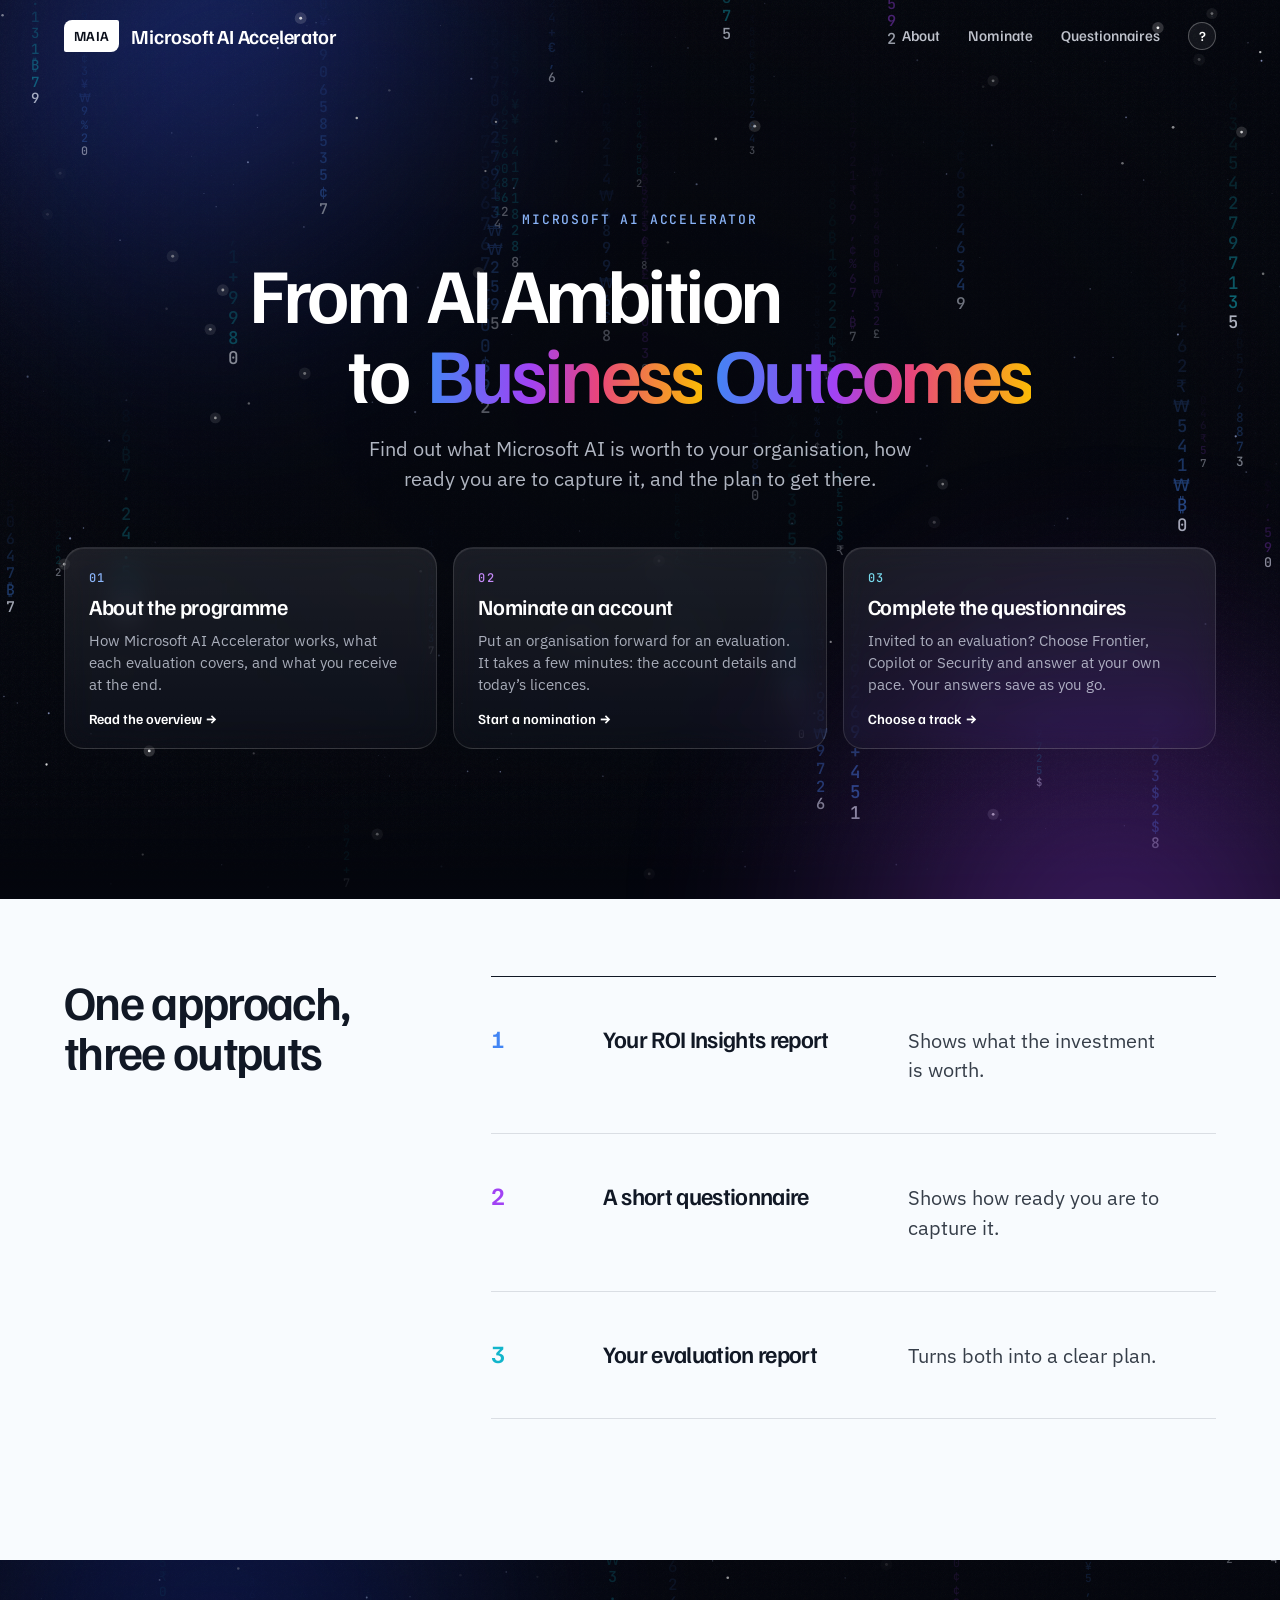
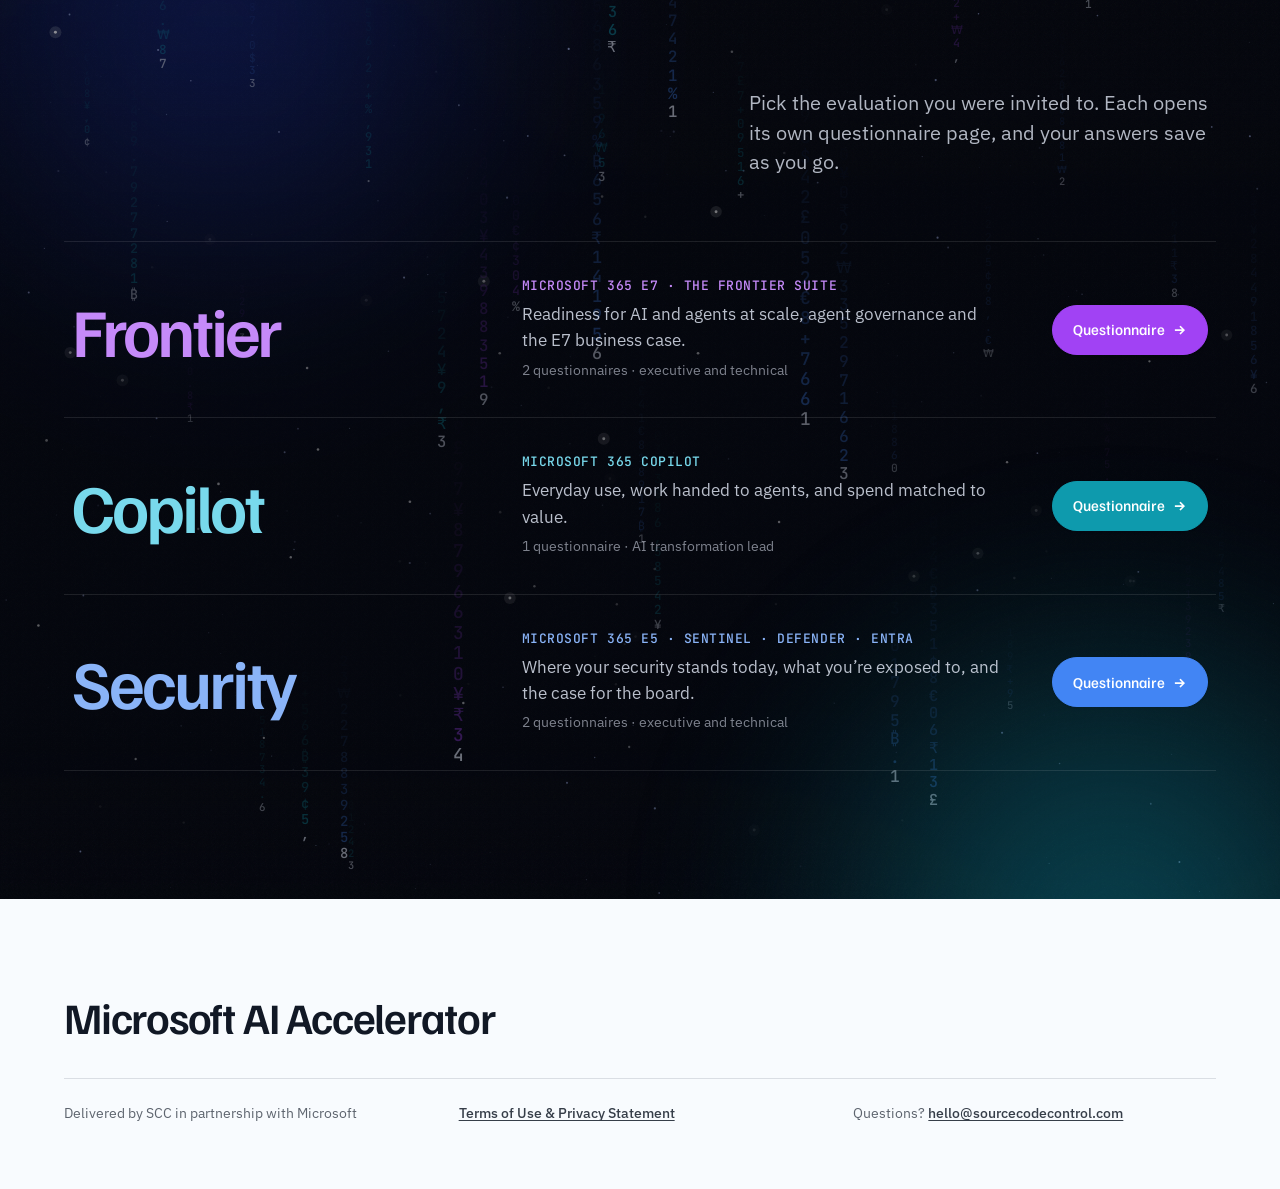
==== commit d67b6aaf: "Hero, header and motion changes from review - Headline reads From AI Ambition / to Business Outcomes" ====
--- a/index.html
+++ b/index.html
@@ -32,6 +32,22 @@
 .key.p.tf{background:#7B45C2;border-color:#5B2F99;box-shadow:0 3px 0 0 #5B2F99,0 6px 8px -4px rgb(91 47 153/.45),inset 0 1px 0 rgb(255 255 255/.22)}.key.p.tc{background:#0B7C78;border-color:#075B58;box-shadow:0 3px 0 0 #075B58,0 6px 8px -4px rgb(7 91 88/.45),inset 0 1px 0 rgb(255 255 255/.22)}.key.p.ts{background:#0078D4;border-color:#005A9E;box-shadow:0 3px 0 0 #005A9E,0 6px 8px -4px rgb(0 90 158/.45),inset 0 1px 0 rgb(255 255 255/.22)}#motionBtn{right:16px!important;bottom:16px!important;min-height:36px!important;background:oklch(98.6% .005 250/.88)!important;backdrop-filter:blur(6px)}.nowrap{white-space:nowrap}
 </style>
 <style>
+.hero3{min-height:calc(100vh - 72px);box-sizing:border-box;display:grid;align-content:center;gap:clamp(40px,6vh,72px);padding-top:clamp(40px,7vh,88px);padding-bottom:clamp(48px,8vh,96px)}
+.hero3-copy{display:grid;gap:24px;justify-items:center;text-align:center}
+.hl{display:grid;grid-template-columns:auto auto;column-gap:.26em;row-gap:.02em;justify-content:center;text-align:left;font-size:clamp(40px,5.6vw + 6px,104px);line-height:1;letter-spacing:-.045em}
+.hl .a{justify-self:end}
+#hero-title>span.a,#hero-title>span.b{color:#fff!important}
+.hero-doors{display:grid;grid-template-columns:repeat(3,minmax(0,1fr));gap:16px;margin:0;padding:0;list-style:none;max-width:1240px;width:100%;justify-self:center}
+.glass{height:100%;box-sizing:border-box;display:flex;flex-direction:column;gap:10px;padding:24px 24px 22px;border-radius:20px;text-decoration:none;background:linear-gradient(180deg,rgb(255 255 255/.09),rgb(255 255 255/.03));border:1px solid rgb(255 255 255/.12);backdrop-filter:blur(14px) saturate(140%);-webkit-backdrop-filter:blur(14px) saturate(140%);box-shadow:inset 0 1px 0 rgb(255 255 255/.08);transition:transform .5s var(--ease),border-color .3s,background .3s}
+.glass:hover{transform:translateY(-4px);border-color:rgb(255 255 255/.3);background:linear-gradient(180deg,rgb(255 255 255/.13),rgb(255 255 255/.05))}
+.glass .n{font:500 12px/1 'JetBrains Mono',monospace;letter-spacing:.1em;color:#8AB4F8}
+.hero-doors li:nth-child(2) .n{color:#C58AF9}.hero-doors li:nth-child(3) .n{color:#78D9EC}
+.glass .t{font:600 clamp(19px,.6vw + 14px,23px)/1.2 'Familjen Grotesk',system-ui,sans-serif;letter-spacing:-.015em;color:#fff}
+.glass .d{font-size:14.5px;line-height:1.5;color:rgb(226 232 245/.72)}
+.glass .go{margin-top:auto;padding-top:6px;font:600 14px/1 'Familjen Grotesk',sans-serif;color:#fff}.glass .go span{display:inline-block;transition:transform .4s var(--ease)}.glass:hover .go span{transform:translateX(6px)}
+.space a.glass{color:inherit!important}
+@media(max-width:520px){.hl{font-size:8.6vw}}
+@media(max-width:960px){.hero-doors{grid-template-columns:minmax(0,1fr)}.hero3{min-height:0;padding-top:72px}}
 .startgrid{display:grid;grid-template-columns:repeat(3,minmax(0,1fr));gap:20px;margin:0;padding:0;list-style:none}@media(max-width:960px){.startgrid{grid-template-columns:minmax(0,1fr)}}
 .door2{height:100%;display:flex!important;flex-direction:column;gap:14px;padding:32px;background:#fff!important}
 .door2 .n{font:500 13px/1 'JetBrains Mono',monospace;color:oklch(50% .018 258);letter-spacing:.08em}
@@ -60,24 +76,16 @@
 <main>
 <section class="space center" aria-labelledby="hero-title" data-palette="security,frontier,copilot">
 <div class="space-bg" aria-hidden="true"><canvas></canvas><div class="veil"></div><div class="grain"></div><div class="fade"></div></div>
-<div class="wrap" style="min-height:min(860px,calc(100vh - 72px));display:grid;place-items:center;text-align:center;padding-top:120px;padding-bottom:140px">
-<div style="display:grid;gap:28px;justify-items:center;max-width:1040px">
+<div class="wrap hero3">
+<div class="hero3-copy">
 <p class="eb rv-self" style="letter-spacing:.14em">Microsoft AI Accelerator</p>
-<h1 id="hero-title" data-words style="font-size:clamp(46px,6.4vw + 8px,112px);line-height:.98;letter-spacing:-.045em;max-width:14ch">From AI ambition to <span class="grad-src">business outcomes</span></h1>
-<p class="rv-self" style="--d:.5s;font-size:clamp(18px,.6vw + 14px,24px);line-height:1.45;max-width:44ch">Find out what Microsoft AI is worth to your organisation, how ready you are to capture it, and the plan to get there.</p>
-<div class="rv-self" style="--d:.65s;display:flex;flex-wrap:wrap;justify-content:center;gap:14px;margin-top:8px"><a class="key p" href="questionnaires.html" data-keep style="min-height:52px;font-size:16px">Complete the questionnaires</a><a class="key" href="nominate.html" data-keep style="min-height:52px;font-size:16px">Nominate an account</a></div>
+<h1 id="hero-title" class="hl" data-words><span class="a">From</span><span class="b">AI Ambition</span><span class="a">to</span><span class="b grad-src">Business Outcomes</span></h1>
+<p class="rv-self" style="--d:.55s;font-size:clamp(17px,.5vw + 14px,22px);line-height:1.45;max-width:46ch">Find out what Microsoft AI is worth to your organisation, how ready you are to capture it, and the plan to get there.</p>
 </div>
-</div>
-<button type="button" id="motionBtn" aria-pressed="false" style="position:absolute;right:16px;bottom:16px;z-index:3;min-height:36px;padding:0 14px;border:1px solid;border-radius:999px;font:500 13px/1 'IBM Plex Sans',sans-serif;cursor:pointer">Pause motion</button>
-</section>
-
-<section aria-labelledby="start-title" style="padding:clamp(88px,10vw,160px) 0 clamp(64px,8vw,120px)">
-<div class="wrap">
-<div data-reveal style="display:grid;gap:16px;max-width:760px;margin-bottom:56px"><p class="eb">Start here</p><h2 id="start-title" style="font-size:clamp(36px,3vw + 16px,64px);letter-spacing:-.035em">Everything in three steps</h2><p style="font-size:clamp(18px,.35vw + 16px,21px);color:oklch(40% .02 260);max-width:52ch">Learn how the programme works, put an account forward, or answer the questionnaires you were invited to.</p></div>
-<ol class="startgrid" data-reveal>
-<li><a class="card door2" href="about.html" data-keep><span class="n">01</span><h3>About the programme</h3><p>How Microsoft AI Accelerator works, what each evaluation covers, and what you receive at the end.</p><span class="go">Read the overview <span aria-hidden="true">→</span></span></a></li>
-<li><a class="card door2" href="nominate.html" data-keep><span class="n">02</span><h3>Nominate an account</h3><p>Put an organisation forward for an evaluation. It takes a few minutes: the account details and today’s licences.</p><span class="go">Start a nomination <span aria-hidden="true">→</span></span></a></li>
-<li><a class="card door2" href="questionnaires.html" data-keep><span class="n">03</span><h3>Complete the questionnaires</h3><p>Invited to an evaluation? Choose Frontier, Copilot or Security and answer at your own pace. Your answers save as you go.</p><span class="go">Choose a track <span aria-hidden="true">→</span></span></a></li>
+<ol class="hero-doors" data-reveal>
+<li><a class="glass" href="about.html" data-keep><span class="n">01</span><span class="t">About the programme</span><span class="d">How Microsoft AI Accelerator works, what each evaluation covers, and what you receive at the end.</span><span class="go">Read the overview <span aria-hidden="true">→</span></span></a></li>
+<li><a class="glass" href="nominate.html" data-keep><span class="n">02</span><span class="t">Nominate an account</span><span class="d">Put an organisation forward for an evaluation. It takes a few minutes: the account details and today’s licences.</span><span class="go">Start a nomination <span aria-hidden="true">→</span></span></a></li>
+<li><a class="glass" href="questionnaires.html" data-keep><span class="n">03</span><span class="t">Complete the questionnaires</span><span class="d">Invited to an evaluation? Choose Frontier, Copilot or Security and answer at your own pace. Your answers save as you go.</span><span class="go">Choose a track <span aria-hidden="true">→</span></span></a></li>
 </ol>
 </div>
 </section>
--- a/assets/maia.css
+++ b/assets/maia.css
@@ -9,9 +9,24 @@
 }
 html{scroll-behavior:smooth}
 
-/* header: light acrylic, sticky */
-body>div>header{position:sticky!important;top:0;z-index:50!important;background:rgb(248 250 253/.72)!important;backdrop-filter:saturate(180%) blur(20px);-webkit-backdrop-filter:saturate(180%) blur(20px);transition:box-shadow .3s var(--ease)}
-body.scrolled>div>header{box-shadow:0 1px 0 rgb(11 15 26/.06),0 8px 24px -12px rgb(11 15 26/.18)}
+/* header: transparent over the space hero, dark acrylic once scrolled, same look on every page */
+header.site-hdr{position:sticky!important;top:0;z-index:50!important;max-width:none!important;background:transparent!important;border-bottom:1px solid rgb(255 255 255/0)!important;transition:background .4s var(--ease),border-color .4s var(--ease),backdrop-filter .4s}
+body.has-space-hero header.site-hdr{margin-bottom:-73px}
+body:not(.has-space-hero) header.site-hdr,body.scrolled header.site-hdr{background:rgb(4 6 13/.9)!important;backdrop-filter:saturate(160%) blur(18px);-webkit-backdrop-filter:saturate(160%) blur(18px);border-bottom-color:rgb(255 255 255/.08)!important}
+header.site-hdr a,header.site-hdr p{color:rgb(232 236 245/.82)!important}
+header.site-hdr a:hover{color:#fff!important}
+header.site-hdr>a>span:first-child{background:#fff!important;color:var(--ink)!important}
+header.site-hdr>a>span:last-child{color:#fff!important}
+header.site-hdr nav a[style*="underline"]{color:#fff!important;text-decoration-color:var(--g-blue)!important}
+body.has-space-hero main>section.space:first-child{padding-top:72px}
+/* help "?" beside Questionnaires */
+.help{position:relative;display:inline-flex}
+.help>button{width:28px;height:28px;display:grid;place-items:center;border-radius:50%;border:1px solid rgb(255 255 255/.28);background:rgb(255 255 255/.06);color:#fff;font:600 14px/1 'Familjen Grotesk',system-ui,sans-serif;cursor:pointer;transition:background .25s,border-color .25s,transform .35s var(--ease)}
+.help>button:hover,.help>button[aria-expanded="true"]{background:rgb(255 255 255/.16);border-color:rgb(255 255 255/.5);transform:scale(1.06)}
+.help .pop{position:absolute;top:calc(100% + 12px);right:-8px;width:max-content;max-width:min(320px,calc(100vw - 32px));padding:14px 16px;border-radius:14px;background:rgb(16 21 38/.92);border:1px solid rgb(255 255 255/.12);backdrop-filter:blur(18px);-webkit-backdrop-filter:blur(18px);box-shadow:0 18px 40px -16px rgb(0 0 0/.6);color:rgb(226 232 245/.85);font:14px/1.45 'IBM Plex Sans',system-ui,sans-serif;opacity:0;transform:translateY(-6px) scale(.98);transform-origin:top right;pointer-events:none;transition:opacity .25s var(--ease),transform .35s var(--ease)}
+.help .pop.open{opacity:1;transform:none;pointer-events:auto}
+.help .pop a{color:#fff!important;font-weight:500;text-decoration:underline;text-underline-offset:.18em}
+#motionBtn{display:none!important}
 
 /* buttons: pills, ink primary (Apple), track colours (Google) */
 .key{border-radius:999px!important;box-shadow:0 1px 2px rgb(11 15 26/.08)!important;transition:transform .35s var(--ease),box-shadow .35s var(--ease),background .25s!important;padding:0 20px!important}
@@ -69,3 +84,4 @@
 .space p[style*="Familjen"]{color:#fff!important}
 section[style*="oklch(21% .024 262)"] .key.p{background:#fff!important;border-color:#fff!important;color:var(--ink)!important}
 section[style*="oklch(21% .024 262)"] .key:not(.p){background:rgb(255 255 255/.08)!important;border-color:rgb(255 255 255/.2)!important;color:#fff!important}
+body:not(.has-space-hero) header.site-hdr{background:var(--space)!important}
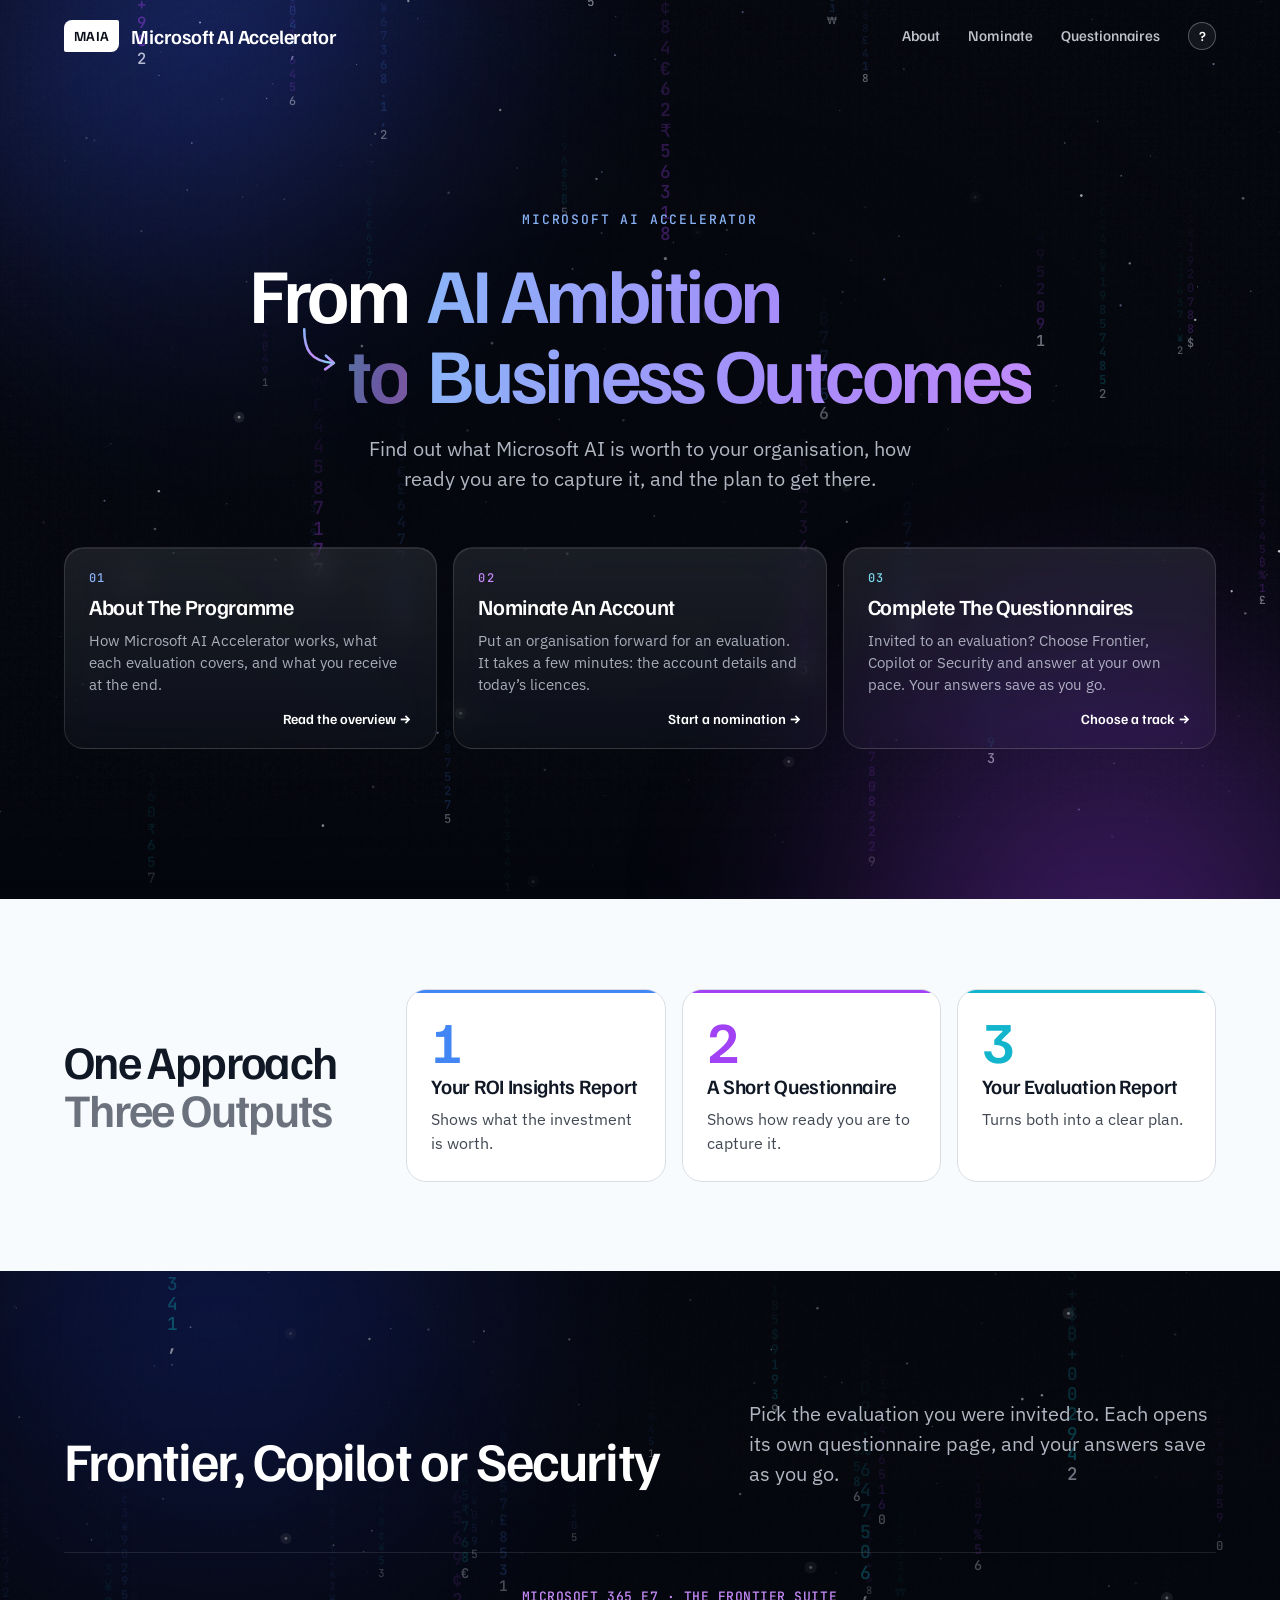
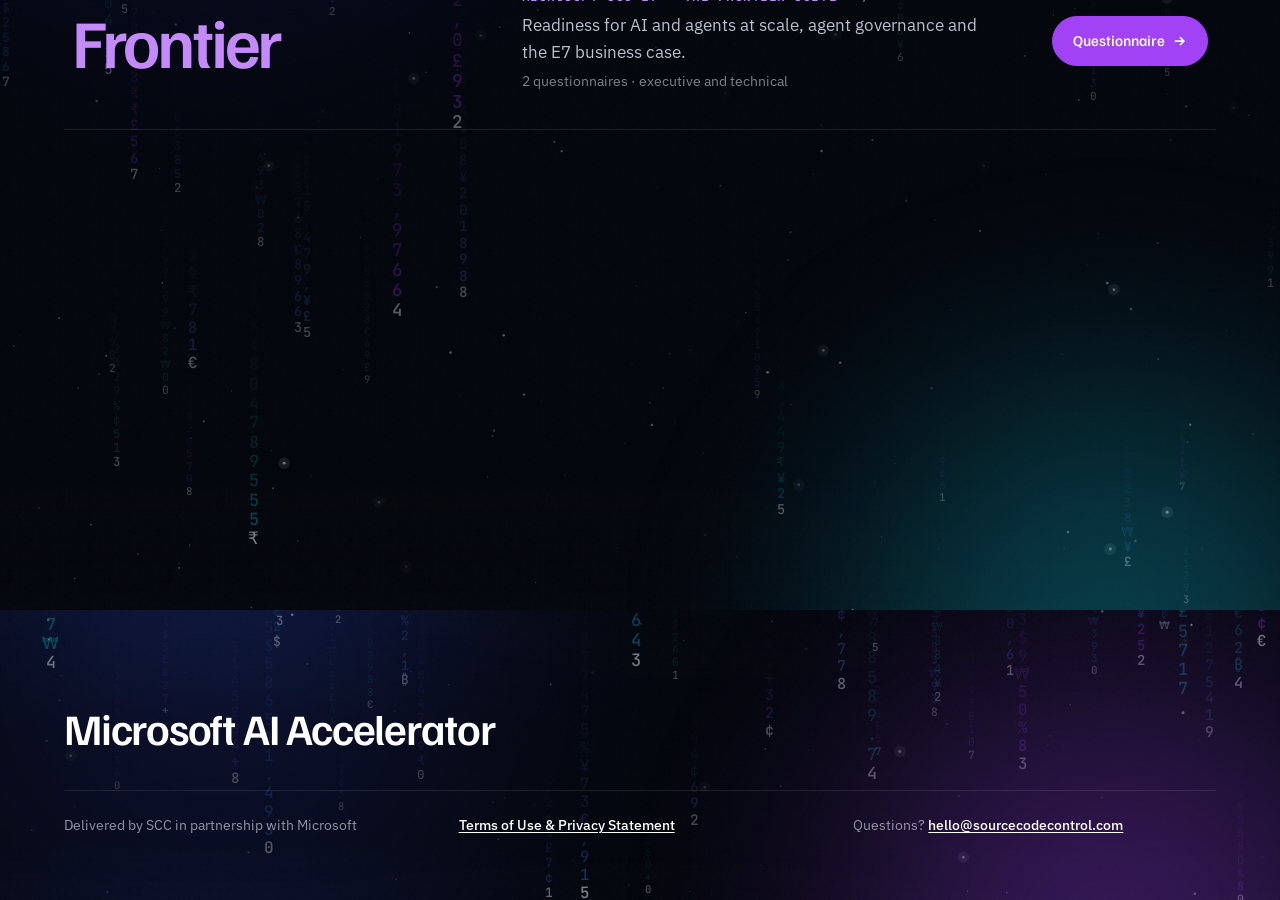
==== commit 36e8a80a: "Round 4: gradient headline with From-to arrow, compact outputs, space footer - AI Ambition and Busin" ====
--- a/index.html
+++ b/index.html
@@ -48,6 +48,26 @@
 .space a.glass{color:inherit!important}
 @media(max-width:520px){.hl{font-size:8.6vw}}
 @media(max-width:960px){.hero-doors{grid-template-columns:minmax(0,1fr)}.hero3{min-height:0;padding-top:72px}}
+#hero-title .grad{background:linear-gradient(100deg,#8AB4F8 0%,#A78BFA 28%,#C58AF9 50%,#78D9EC 78%,#8AB4F8 100%);background-size:220% 100%;-webkit-background-clip:text;background-clip:text;color:transparent!important;-webkit-text-fill-color:transparent;animation:wordIn 1.1s var(--ease) forwards,gradShift 14s ease-in-out infinite alternate;animation-delay:var(--d,0s),0s}
+@keyframes gradShift{from{background-position:0% 50%}to{background-position:100% 50%}}
+#hero-title>span.b.grad,#hero-title .grad.lite{color:transparent!important}
+#hero-title .grad.lite{opacity:.62;animation:gradShift 14s ease-in-out infinite alternate}
+#hero-title .to{display:inline-flex;align-items:flex-start;gap:.08em}
+.arrow{width:.62em;height:.62em;margin-top:-.08em;overflow:visible}
+.arrow path{stroke-dasharray:90;stroke-dashoffset:90;animation:draw 1.2s var(--ease) .9s forwards}
+@keyframes draw{to{stroke-dashoffset:0}}
+.hl .a:first-child{color:#fff}
+.glass .go{align-self:flex-end}
+.appr2{padding:clamp(56px,7vw,104px) 0}
+.appr2-in{display:grid;grid-template-columns:minmax(0,3.2fr) minmax(0,8.8fr);gap:48px;align-items:center}
+.appr2 h2{display:grid;font-size:clamp(32px,2.4vw + 16px,54px);line-height:1.02;letter-spacing:-.035em}.appr2 h2 .lite2{color:oklch(55% .02 260)}
+.outs{display:grid;grid-template-columns:repeat(3,minmax(0,1fr));gap:16px;margin:0;padding:0;list-style:none}
+.outs li{position:relative;display:grid;gap:8px;align-content:start;padding:24px 24px 26px;border-radius:20px;background:#fff;border:1px solid oklch(90% .009 252);overflow:hidden}
+.outs li::before{content:"";position:absolute;left:0;right:0;top:0;height:3px;background:var(--c)}
+.outs .num{font:600 clamp(48px,3vw + 20px,72px)/.9 'Familjen Grotesk',system-ui,sans-serif;letter-spacing:-.05em;color:var(--c)}
+.outs h3{font-size:clamp(18px,.5vw + 14px,22px);line-height:1.2;letter-spacing:-.015em}
+.outs p{color:oklch(40% .02 260);font-size:15.5px}
+@media(max-width:960px){.appr2-in,.outs{grid-template-columns:minmax(0,1fr)}.outs li{grid-template-columns:auto 1fr;column-gap:18px}.outs .num{grid-row:span 2}}
 .startgrid{display:grid;grid-template-columns:repeat(3,minmax(0,1fr));gap:20px;margin:0;padding:0;list-style:none}@media(max-width:960px){.startgrid{grid-template-columns:minmax(0,1fr)}}
 .door2{height:100%;display:flex!important;flex-direction:column;gap:14px;padding:32px;background:#fff!important}
 .door2 .n{font:500 13px/1 'JetBrains Mono',monospace;color:oklch(50% .018 258);letter-spacing:.08em}
@@ -79,24 +99,24 @@
 <div class="wrap hero3">
 <div class="hero3-copy">
 <p class="eb rv-self" style="letter-spacing:.14em">Microsoft AI Accelerator</p>
-<h1 id="hero-title" class="hl" data-words><span class="a">From</span><span class="b">AI Ambition</span><span class="a">to</span><span class="b grad-src">Business Outcomes</span></h1>
+<h1 id="hero-title" class="hl"><span class="a word" style="--d:.1s">From</span><span class="b word grad" style="--d:.22s">AI Ambition</span><span class="a word to" style="--d:.42s"><svg class="arrow" viewBox="0 0 60 60" aria-hidden="true"><defs><linearGradient id="arrG" x1="0" y1="0" x2="1" y2="1"><stop offset="0" stop-color="#8AB4F8"/><stop offset=".55" stop-color="#C58AF9"/><stop offset="1" stop-color="#78D9EC"/></linearGradient></defs><path d="M14 4 C14 30 22 44 50 46" fill="none" stroke="url(#arrG)" stroke-width="3.2" stroke-linecap="round"/><path d="M41 37 L51 46 L40 54" fill="none" stroke="url(#arrG)" stroke-width="3.2" stroke-linecap="round" stroke-linejoin="round"/></svg><span class="grad lite">to</span></span><span class="b word grad" style="--d:.54s">Business Outcomes</span></h1>
 <p class="rv-self" style="--d:.55s;font-size:clamp(17px,.5vw + 14px,22px);line-height:1.45;max-width:46ch">Find out what Microsoft AI is worth to your organisation, how ready you are to capture it, and the plan to get there.</p>
 </div>
 <ol class="hero-doors" data-reveal>
-<li><a class="glass" href="about.html" data-keep><span class="n">01</span><span class="t">About the programme</span><span class="d">How Microsoft AI Accelerator works, what each evaluation covers, and what you receive at the end.</span><span class="go">Read the overview <span aria-hidden="true">→</span></span></a></li>
-<li><a class="glass" href="nominate.html" data-keep><span class="n">02</span><span class="t">Nominate an account</span><span class="d">Put an organisation forward for an evaluation. It takes a few minutes: the account details and today’s licences.</span><span class="go">Start a nomination <span aria-hidden="true">→</span></span></a></li>
-<li><a class="glass" href="questionnaires.html" data-keep><span class="n">03</span><span class="t">Complete the questionnaires</span><span class="d">Invited to an evaluation? Choose Frontier, Copilot or Security and answer at your own pace. Your answers save as you go.</span><span class="go">Choose a track <span aria-hidden="true">→</span></span></a></li>
+<li><a class="glass" href="about.html" data-keep><span class="n">01</span><span class="t">About The Programme</span><span class="d">How Microsoft AI Accelerator works, what each evaluation covers, and what you receive at the end.</span><span class="go">Read the overview <span aria-hidden="true">→</span></span></a></li>
+<li><a class="glass" href="nominate.html" data-keep><span class="n">02</span><span class="t">Nominate An Account</span><span class="d">Put an organisation forward for an evaluation. It takes a few minutes: the account details and today’s licences.</span><span class="go">Start a nomination <span aria-hidden="true">→</span></span></a></li>
+<li><a class="glass" href="questionnaires.html" data-keep><span class="n">03</span><span class="t">Complete The Questionnaires</span><span class="d">Invited to an evaluation? Choose Frontier, Copilot or Security and answer at your own pace. Your answers save as you go.</span><span class="go">Choose a track <span aria-hidden="true">→</span></span></a></li>
 </ol>
 </div>
 </section>
 
-<section aria-labelledby="approach-title" style="padding:clamp(40px,6vw,96px) 0 clamp(96px,11vw,176px)">
-<div class="wrap appr">
-<div data-reveal><h2 id="approach-title" style="font-size:clamp(32px,2.5vw + 16px,56px);max-width:12ch;letter-spacing:-.035em">One approach, three outputs</h2></div>
-<ol data-reveal style="margin:0;padding:0;list-style:none;border-bottom:1px solid oklch(90% .009 252)">
-<li class="row3" style="border-top-color:oklch(21% .028 262)"><span class="num" style="color:var(--g-blue)">1</span><h3 style="font-size:clamp(20px,.75vw + 14px,26px);line-height:1.2">Your ROI Insights report</h3><p style="font-size:clamp(18px,.35vw + 16px,22px);line-height:1.45;color:oklch(36% .022 260)">Shows what the investment is worth.</p></li>
-<li class="row3"><span class="num" style="color:var(--frontier)">2</span><h3 style="font-size:clamp(20px,.75vw + 14px,26px);line-height:1.2">A short questionnaire</h3><p style="font-size:clamp(18px,.35vw + 16px,22px);line-height:1.45;color:oklch(36% .022 260)">Shows how ready you are to capture it.</p></li>
-<li class="row3"><span class="num" style="color:var(--copilot)">3</span><h3 style="font-size:clamp(20px,.75vw + 14px,26px);line-height:1.2">Your evaluation report</h3><p style="font-size:clamp(18px,.35vw + 16px,22px);line-height:1.45;color:oklch(36% .022 260)">Turns both into a clear plan.</p></li>
+<section aria-labelledby="approach-title" class="appr2">
+<div class="wrap appr2-in">
+<div data-reveal><h2 id="approach-title"><span>One Approach</span><span class="lite2">Three Outputs</span></h2></div>
+<ol class="outs" data-reveal>
+<li style="--c:var(--g-blue)"><span class="num">1</span><h3>Your ROI Insights Report</h3><p>Shows what the investment is worth.</p></li>
+<li style="--c:var(--frontier)"><span class="num">2</span><h3>A Short Questionnaire</h3><p>Shows how ready you are to capture it.</p></li>
+<li style="--c:var(--copilot)"><span class="num">3</span><h3>Your Evaluation Report</h3><p>Turns both into a clear plan.</p></li>
 </ol>
 </div>
 </section>
@@ -116,14 +136,14 @@
 </div>
 </section>
 </main>
-<footer class="wrap" style="padding-top:96px;padding-bottom:64px">
+<footer class="space foot" data-palette="security,frontier,copilot"><div class="space-bg" aria-hidden="true"><canvas></canvas><div class="veil-soft"></div><div class="grain"></div></div><div class="wrap" style="padding-top:96px;padding-bottom:64px">
 <p style="font:600 clamp(32px,3.4vw,56px)/1 'Familjen Grotesk',system-ui,sans-serif;letter-spacing:-.028em;margin:0 0 40px">Microsoft AI Accelerator</p>
 <div style="display:grid;grid-template-columns:repeat(auto-fit,minmax(240px,1fr));gap:16px 32px;padding-top:24px;border-top:1px solid oklch(90% .009 252);font-size:14px;color:oklch(50% .018 258)">
 <p>Delivered by SCC in partnership with Microsoft</p>
 <p><a href="terms.html" data-keep style="color:oklch(36% .022 260);font-weight:500">Terms of Use &amp; Privacy Statement</a></p>
 <p>Questions? <a href="mailto:hello@sourcecodecontrol.com" style="color:oklch(36% .022 260);font-weight:500">hello@sourcecodecontrol.com</a></p>
 </div>
-</footer>
+</div></footer>
 </div>
 <script>
 /* earlier links to this page: ?track= opens that track; invitation links and old #sections open the right page */
--- a/assets/maia.css
+++ b/assets/maia.css
@@ -85,3 +85,10 @@
 section[style*="oklch(21% .024 262)"] .key.p{background:#fff!important;border-color:#fff!important;color:var(--ink)!important}
 section[style*="oklch(21% .024 262)"] .key:not(.p){background:rgb(255 255 255/.08)!important;border-color:rgb(255 255 255/.2)!important;color:#fff!important}
 body:not(.has-space-hero) header.site-hdr{background:var(--space)!important}
+/* footer: the matrix closes the page */
+footer.space.foot{max-width:none!important;padding:0!important;margin:0}
+footer.space.foot>.wrap{position:relative;z-index:2}
+footer.space.foot [style*="border-top"]{border-top-color:rgb(255 255 255/.1)!important}
+footer.space.foot p{color:rgb(226 232 245/.62)!important}
+footer.space.foot p[style*="Familjen"]{color:#fff!important}
+footer.space.foot a{color:#fff!important}
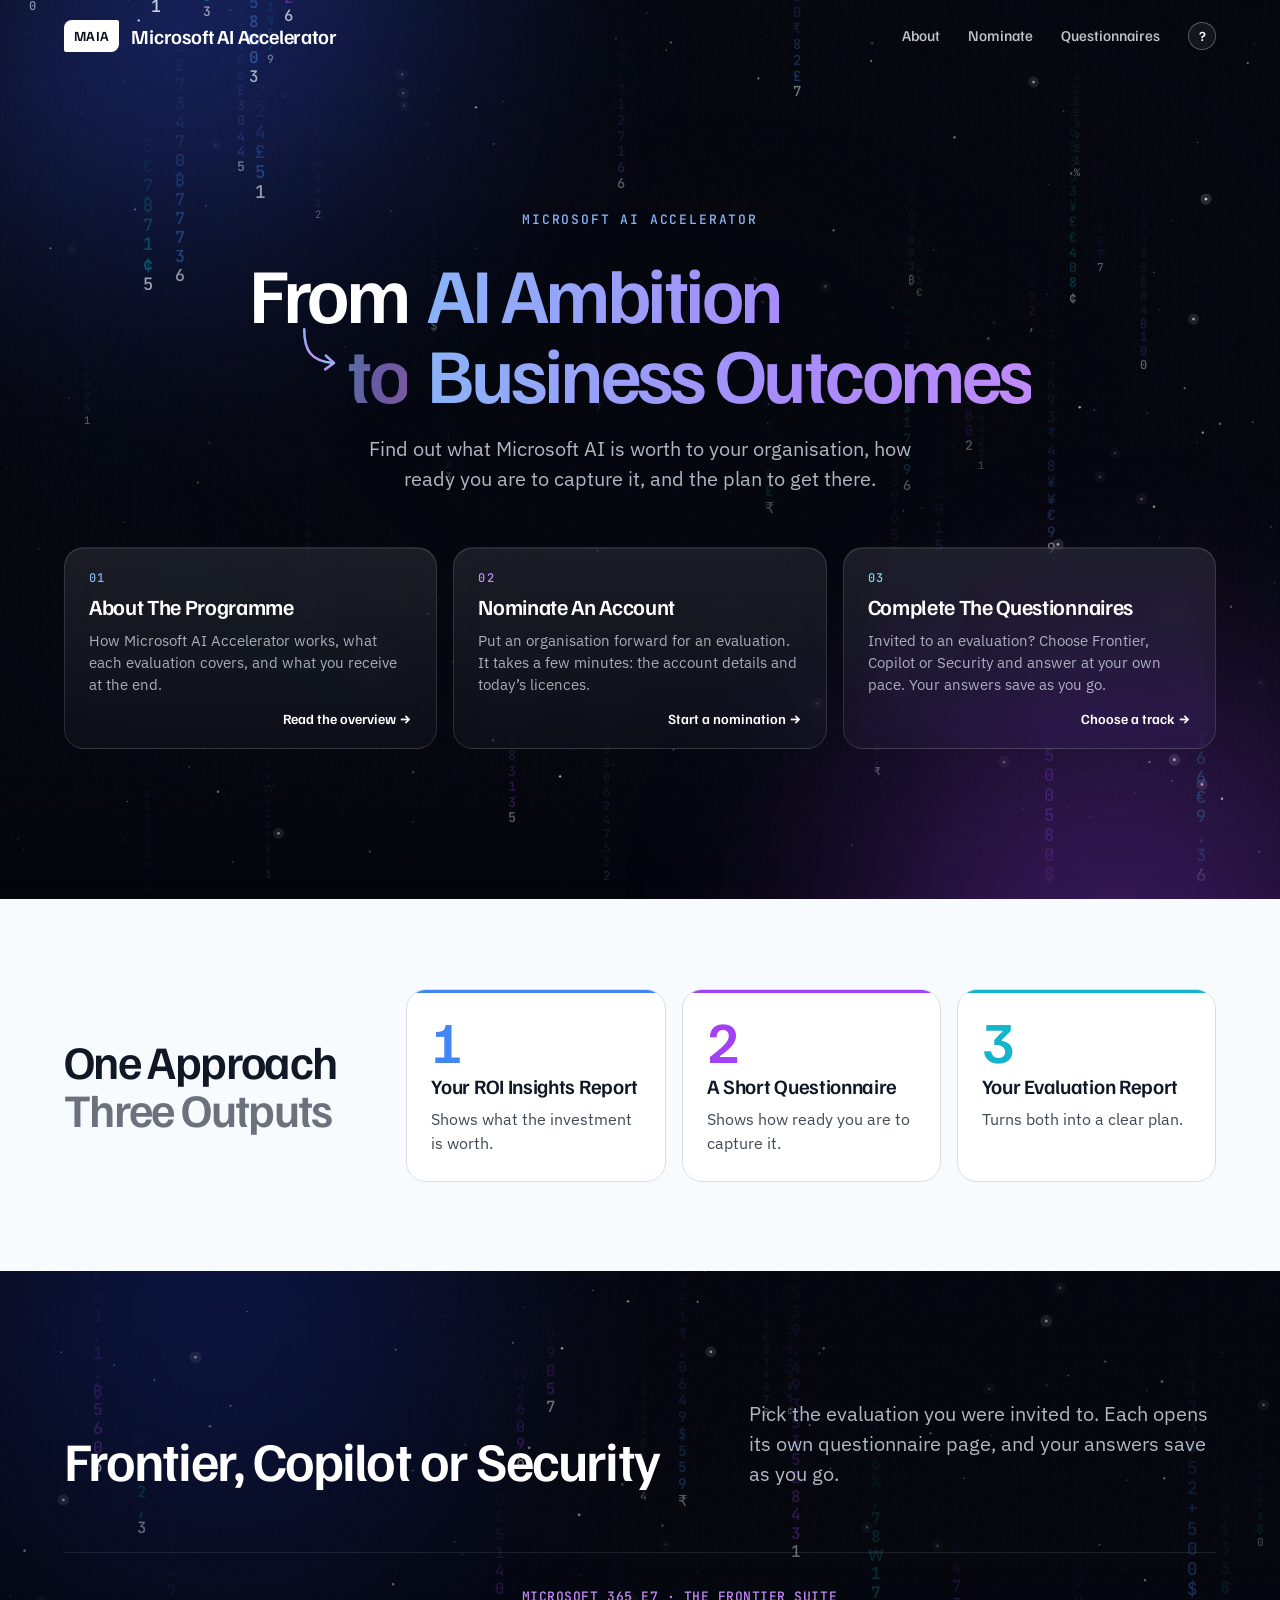
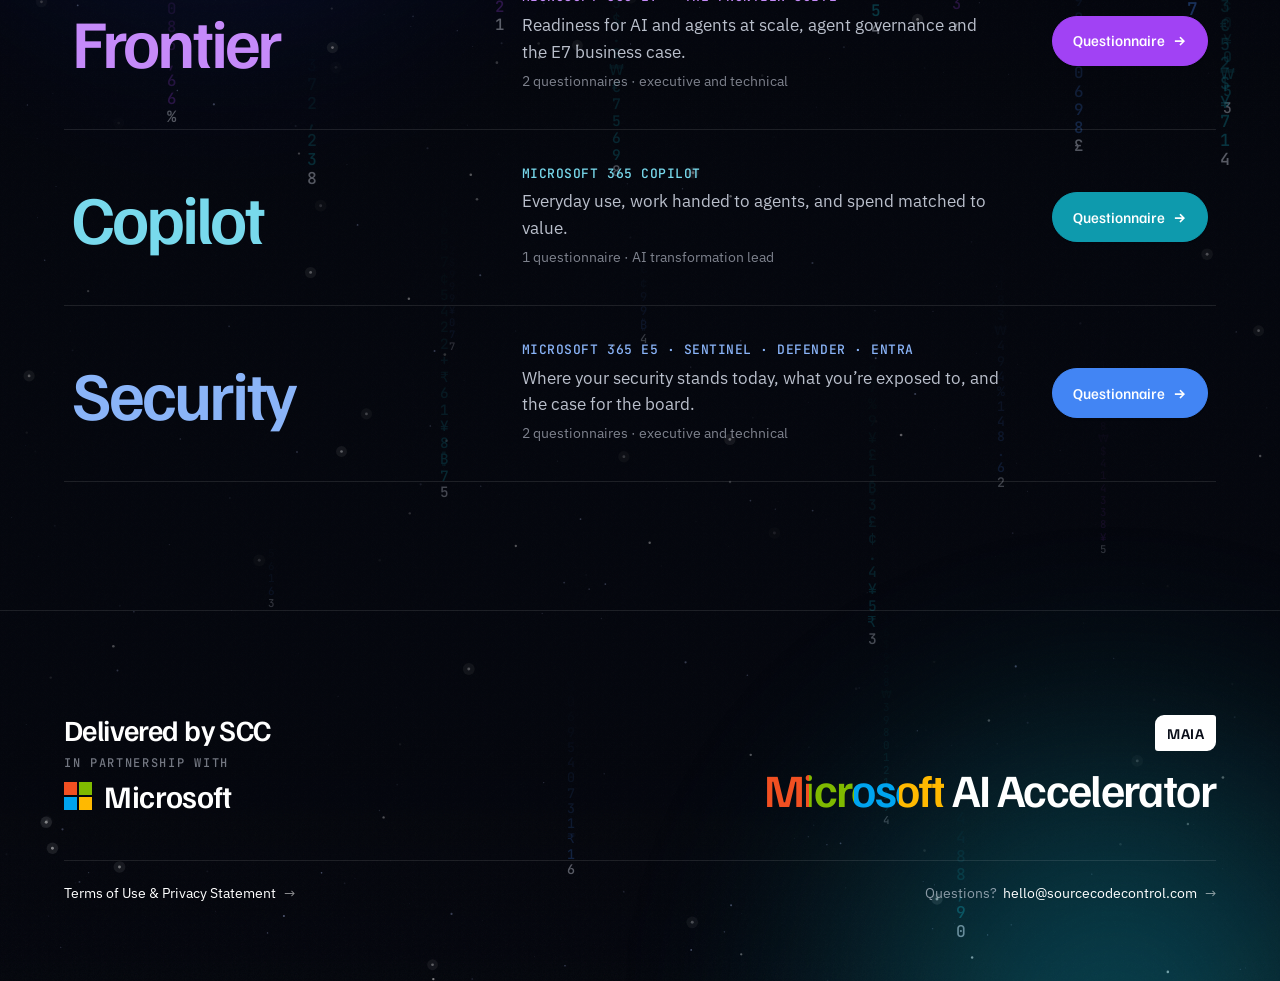
==== commit aa182e52: "Footer: one field with the tracks, partner block, brand on the right - Home page: the Frontier/Copil" ====
--- a/index.html
+++ b/index.html
@@ -121,8 +121,9 @@
 </div>
 </section>
 
-<section class="space" aria-labelledby="tracks-title" data-palette="frontier,copilot,security" style="--accent-a:#2B4CFF;--accent-b:#12B5CB">
-<div class="space-bg" aria-hidden="true"><canvas></canvas><div class="veil-soft"></div><div class="grain"></div></div>
+</main>
+<div class="space joined" data-palette="frontier,copilot,security" style="--accent-a:#2B4CFF;--accent-b:#12B5CB"><div class="space-bg" aria-hidden="true"><canvas></canvas><div class="veil-soft"></div><div class="grain"></div></div>
+<section class="joined-part" aria-labelledby="tracks-title">
 <div class="wrap" style="padding-top:clamp(96px,10vw,160px);padding-bottom:clamp(96px,10vw,160px)">
 <div class="thead" data-reveal>
 <h2 id="tracks-title" style="font-size:clamp(36px,3vw + 16px,64px);color:#fff;letter-spacing:-.035em">Frontier, Copilot or Security</h2>
@@ -135,15 +136,14 @@
 </ul>
 </div>
 </section>
-</main>
-<footer class="space foot" data-palette="security,frontier,copilot"><div class="space-bg" aria-hidden="true"><canvas></canvas><div class="veil-soft"></div><div class="grain"></div></div><div class="wrap" style="padding-top:96px;padding-bottom:64px">
-<p style="font:600 clamp(32px,3.4vw,56px)/1 'Familjen Grotesk',system-ui,sans-serif;letter-spacing:-.028em;margin:0 0 40px">Microsoft AI Accelerator</p>
-<div style="display:grid;grid-template-columns:repeat(auto-fit,minmax(240px,1fr));gap:16px 32px;padding-top:24px;border-top:1px solid oklch(90% .009 252);font-size:14px;color:oklch(50% .018 258)">
-<p>Delivered by SCC in partnership with Microsoft</p>
-<p><a href="terms.html" data-keep style="color:oklch(36% .022 260);font-weight:500">Terms of Use &amp; Privacy Statement</a></p>
-<p>Questions? <a href="mailto:hello@sourcecodecontrol.com" style="color:oklch(36% .022 260);font-weight:500">hello@sourcecodecontrol.com</a></p>
+<footer class="foot">
+<div class="wrap foot-in">
+<div class="partner"><p class="p1">Delivered by SCC</p><p class="p2">in partnership with</p><p class="p3" aria-label="Microsoft"><span class="mslogo" aria-hidden="true"><i></i><i></i><i></i><i></i></span><span class="msword" aria-hidden="true">Microsoft</span></p></div>
+<div class="foot-brand"><span class="logo" aria-hidden="true">MAIA</span><p class="wm"><span class="ms">Microsoft</span> AI Accelerator</p></div>
+<div class="foot-bar"><a class="fa" href="terms.html" data-keep>Terms of Use &amp; Privacy Statement <span aria-hidden="true">→</span></a><span class="q">Questions? <a class="fa" href="mailto:hello@sourcecodecontrol.com">hello@sourcecodecontrol.com <span aria-hidden="true">→</span></a></span></div>
 </div>
-</div></footer>
+</footer>
+</div>
 </div>
 <script>
 /* earlier links to this page: ?track= opens that track; invitation links and old #sections open the right page */
--- a/assets/maia.css
+++ b/assets/maia.css
@@ -92,3 +92,32 @@
 footer.space.foot p{color:rgb(226 232 245/.62)!important}
 footer.space.foot p[style*="Familjen"]{color:#fff!important}
 footer.space.foot a{color:#fff!important}
+/* footer v2: one consistent style, brand on the right */
+footer.foot{position:relative;z-index:2}
+.foot-in{display:grid;grid-template-columns:minmax(0,1fr) auto;gap:48px 64px;align-items:end;padding-top:clamp(72px,8vw,120px);padding-bottom:clamp(48px,6vw,80px);border-top:1px solid rgb(255 255 255/.08)}
+.joined .foot-in{border-top-color:rgb(255 255 255/.1)}
+.foot-info{display:grid;gap:18px}
+.fi{display:grid;grid-template-columns:120px minmax(0,1fr);gap:16px;align-items:baseline}
+.fl{font:500 11.5px/1.3 'JetBrains Mono',ui-monospace,monospace;letter-spacing:.12em;text-transform:uppercase;color:rgb(226 232 245/.45)}
+.fv{font:500 15.5px/1.4 'IBM Plex Sans',system-ui,sans-serif;color:rgb(236 240 248/.9)}
+a.fa,.space a.fa{color:#fff!important;text-decoration:none!important;display:inline-flex;gap:8px;align-items:baseline;width:max-content;max-width:100%;background:linear-gradient(currentColor,currentColor) 0 100%/0 1px no-repeat;transition:background-size .45s var(--ease)}
+a.fa span{display:inline-block;opacity:.55;transition:transform .45s var(--ease),opacity .3s}
+a.fa:hover{background-size:100% 1px}a.fa:hover span{transform:translateX(5px);opacity:1}
+.foot-brand{display:grid;justify-items:end;gap:14px;text-align:right}
+.foot-brand .logo{height:36px;padding:0 12px;display:grid;place-items:center;border-radius:9px 3px;background:#fff;color:var(--ink);font:600 15px/1 'Familjen Grotesk',system-ui,sans-serif;letter-spacing:.03em}
+.foot-brand .wm,.space .foot-brand .wm{margin:0;font:600 clamp(30px,3vw + 8px,54px)/1 'Familjen Grotesk',system-ui,sans-serif;letter-spacing:-.035em;color:#fff!important}
+/* Microsoft wordmark in the Microsoft palette */
+.ms{background:linear-gradient(90deg,#F25022 0 25%,#7FBA00 25% 50%,#00A4EF 50% 75%,#FFB900 75% 100%);-webkit-background-clip:text;background-clip:text;color:transparent!important;-webkit-text-fill-color:transparent;font-weight:600}
+@media(max-width:860px){.foot-in{grid-template-columns:minmax(0,1fr)}.foot-brand{justify-items:start;text-align:left;order:-1}.fi{grid-template-columns:minmax(0,1fr);gap:4px}}
+/* partner block: Delivered by SCC / in partnership with / Microsoft */
+.partner{display:grid;gap:10px;justify-items:start}
+.partner p{margin:0}
+.partner .p1,.space .partner .p1{font:600 clamp(22px,1.2vw + 14px,30px)/1.1 'Familjen Grotesk',system-ui,sans-serif;letter-spacing:-.02em;color:#fff!important}
+.partner .p2,.space .partner .p2{font:500 12px/1.2 'JetBrains Mono',ui-monospace,monospace;letter-spacing:.14em;text-transform:uppercase;color:rgb(226 232 245/.5)!important}
+.partner .p3{display:inline-flex;align-items:center;gap:12px}
+.mslogo{display:grid;grid-template-columns:repeat(2,13px);grid-auto-rows:13px;gap:2px}
+.mslogo i:nth-child(1){background:#F25022}.mslogo i:nth-child(2){background:#7FBA00}.mslogo i:nth-child(3){background:#00A4EF}.mslogo i:nth-child(4){background:#FFB900}
+.msword{font:600 clamp(24px,1.2vw + 16px,32px)/1 'Segoe UI','Familjen Grotesk',system-ui,sans-serif;letter-spacing:-.01em;color:#fff}
+.foot-bar{grid-column:1/-1;display:flex;flex-wrap:wrap;justify-content:space-between;gap:12px 32px;padding-top:22px;border-top:1px solid rgb(255 255 255/.1);font-size:14px;color:rgb(226 232 245/.6)}
+.foot-bar .q{display:inline-flex;gap:6px;flex-wrap:wrap}
+.foot-bar a.fa{font-size:14px}
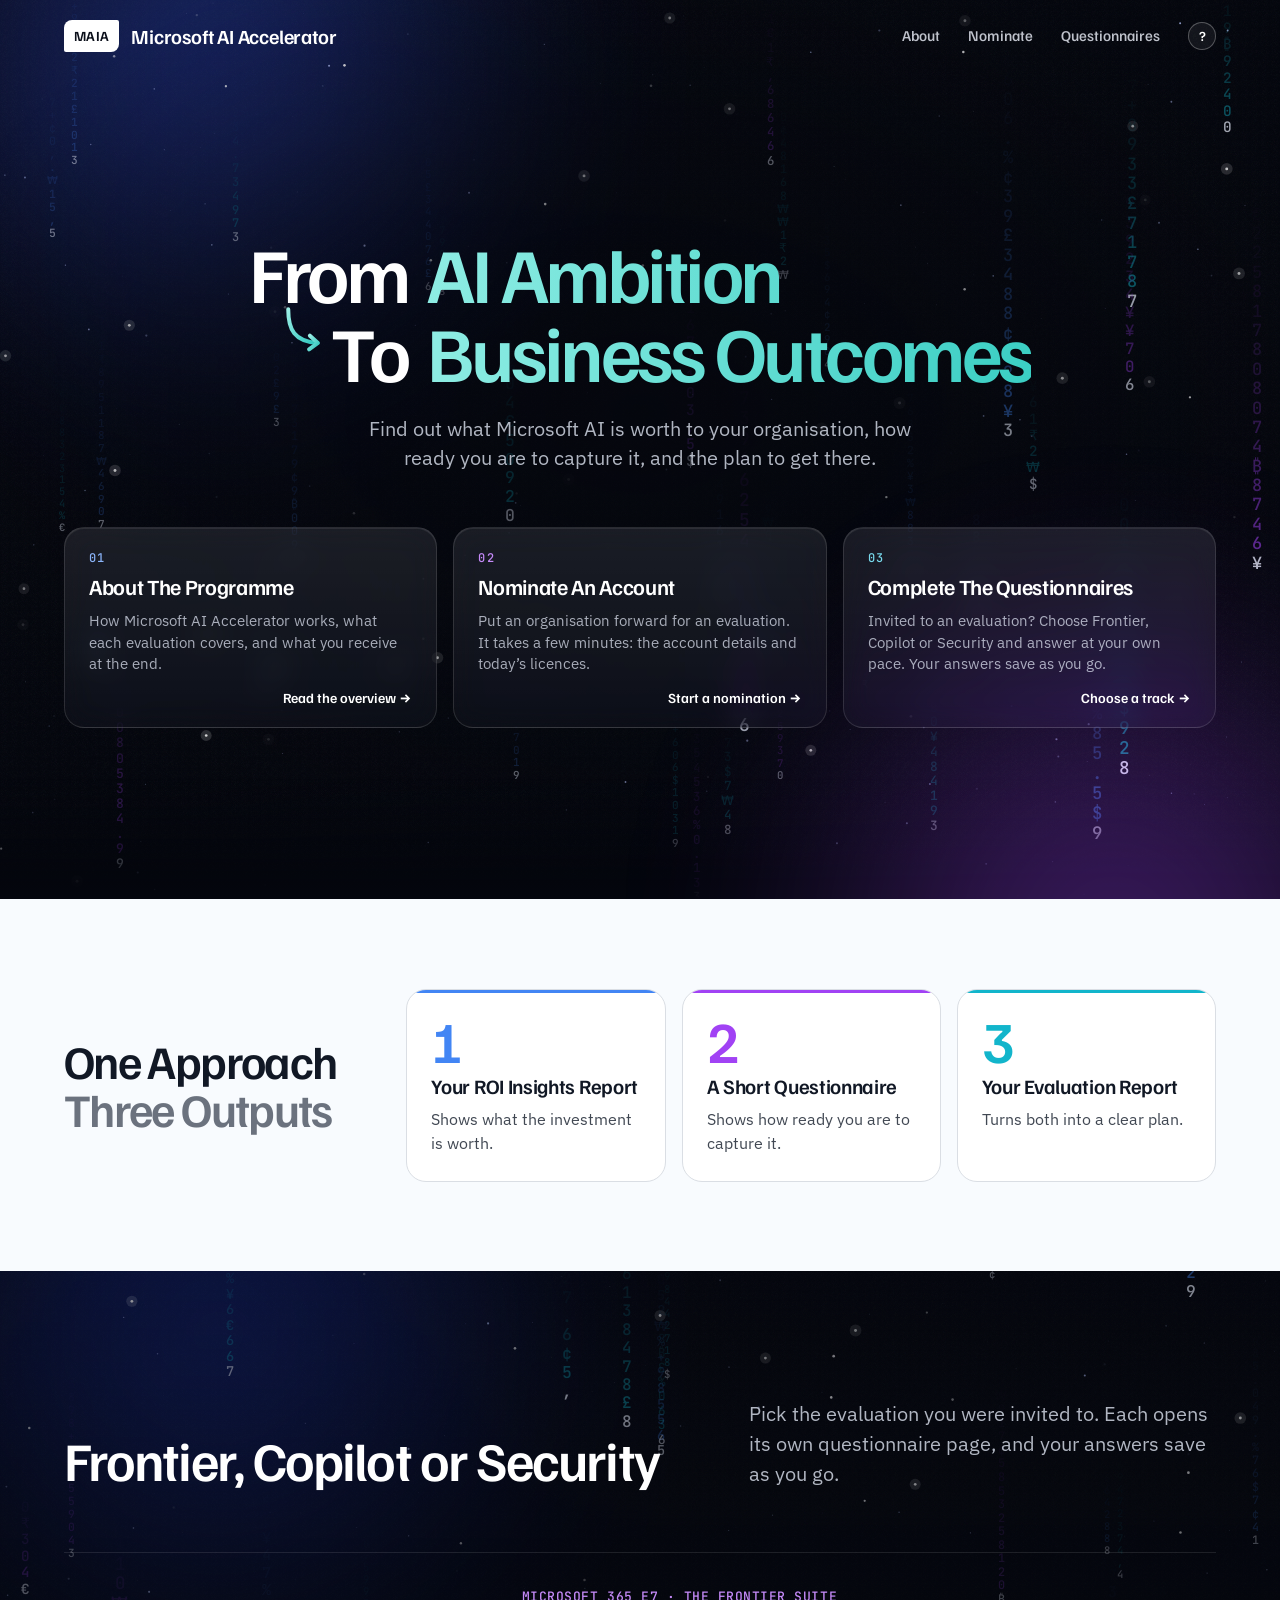
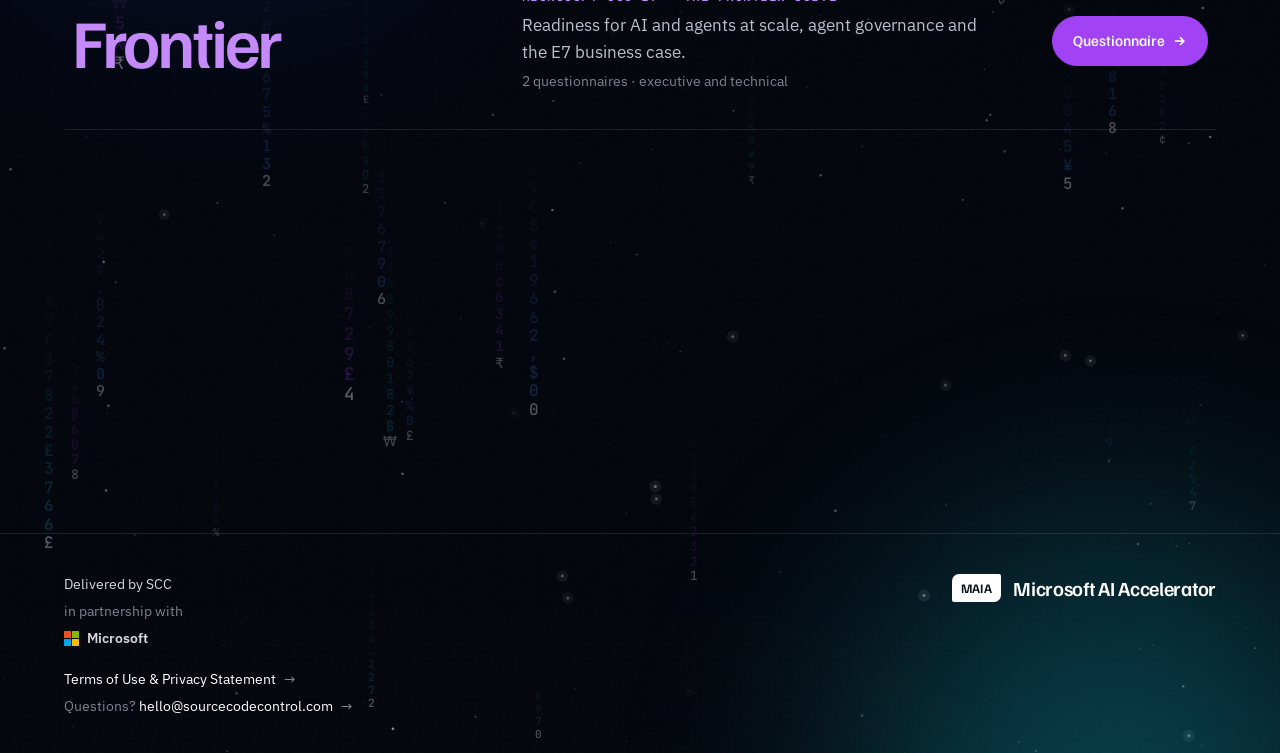
==== commit cc39bbf1: "Teal headline, white To, bolder arrow, compact footer - Hero: removed the eyebrow above the headline" ====
--- a/index.html
+++ b/index.html
@@ -48,10 +48,10 @@
 .space a.glass{color:inherit!important}
 @media(max-width:520px){.hl{font-size:8.6vw}}
 @media(max-width:960px){.hero-doors{grid-template-columns:minmax(0,1fr)}.hero3{min-height:0;padding-top:72px}}
-#hero-title .grad{background:linear-gradient(100deg,#8AB4F8 0%,#A78BFA 28%,#C58AF9 50%,#78D9EC 78%,#8AB4F8 100%);background-size:220% 100%;-webkit-background-clip:text;background-clip:text;color:transparent!important;-webkit-text-fill-color:transparent;animation:wordIn 1.1s var(--ease) forwards,gradShift 14s ease-in-out infinite alternate;animation-delay:var(--d,0s),0s}
+#hero-title .grad{background:linear-gradient(100deg,#8FEDE4 0%,#3CCFC4 45%,#1FB3AE 70%,#8FEDE4 100%);background-size:220% 100%;-webkit-background-clip:text;background-clip:text;color:transparent!important;-webkit-text-fill-color:transparent;animation:wordIn 1.1s var(--ease) forwards,gradShift 14s ease-in-out infinite alternate;animation-delay:var(--d,0s),0s}
 @keyframes gradShift{from{background-position:0% 50%}to{background-position:100% 50%}}
 #hero-title>span.b.grad,#hero-title .grad.lite{color:transparent!important}
-#hero-title .grad.lite{opacity:.62;animation:gradShift 14s ease-in-out infinite alternate}
+#hero-title .to-w{color:#fff}
 #hero-title .to{display:inline-flex;align-items:flex-start;gap:.08em}
 .arrow{width:.62em;height:.62em;margin-top:-.08em;overflow:visible}
 .arrow path{stroke-dasharray:90;stroke-dashoffset:90;animation:draw 1.2s var(--ease) .9s forwards}
@@ -98,8 +98,7 @@
 <div class="space-bg" aria-hidden="true"><canvas></canvas><div class="veil"></div><div class="grain"></div><div class="fade"></div></div>
 <div class="wrap hero3">
 <div class="hero3-copy">
-<p class="eb rv-self" style="letter-spacing:.14em">Microsoft AI Accelerator</p>
-<h1 id="hero-title" class="hl"><span class="a word" style="--d:.1s">From</span><span class="b word grad" style="--d:.22s">AI Ambition</span><span class="a word to" style="--d:.42s"><svg class="arrow" viewBox="0 0 60 60" aria-hidden="true"><defs><linearGradient id="arrG" x1="0" y1="0" x2="1" y2="1"><stop offset="0" stop-color="#8AB4F8"/><stop offset=".55" stop-color="#C58AF9"/><stop offset="1" stop-color="#78D9EC"/></linearGradient></defs><path d="M14 4 C14 30 22 44 50 46" fill="none" stroke="url(#arrG)" stroke-width="3.2" stroke-linecap="round"/><path d="M41 37 L51 46 L40 54" fill="none" stroke="url(#arrG)" stroke-width="3.2" stroke-linecap="round" stroke-linejoin="round"/></svg><span class="grad lite">to</span></span><span class="b word grad" style="--d:.54s">Business Outcomes</span></h1>
+<h1 id="hero-title" class="hl"><span class="a word" style="--d:.1s">From</span><span class="b word grad" style="--d:.22s">AI Ambition</span><span class="a word to" style="--d:.42s"><svg class="arrow" viewBox="0 0 60 60" aria-hidden="true"><defs><linearGradient id="arrG" x1="0" y1="0" x2="1" y2="1"><stop offset="0" stop-color="#9BEFE6"/><stop offset="1" stop-color="#2CC5BD"/></linearGradient></defs><path d="M14 4 C14 30 22 44 50 46" fill="none" stroke="url(#arrG)" stroke-width="5" stroke-linecap="round"/><path d="M41 37 L51 46 L40 54" fill="none" stroke="url(#arrG)" stroke-width="5" stroke-linecap="round" stroke-linejoin="round"/></svg><span class="to-w">To</span></span><span class="b word grad" style="--d:.54s">Business Outcomes</span></h1>
 <p class="rv-self" style="--d:.55s;font-size:clamp(17px,.5vw + 14px,22px);line-height:1.45;max-width:46ch">Find out what Microsoft AI is worth to your organisation, how ready you are to capture it, and the plan to get there.</p>
 </div>
 <ol class="hero-doors" data-reveal>
@@ -124,7 +123,7 @@
 </main>
 <div class="space joined" data-palette="frontier,copilot,security" style="--accent-a:#2B4CFF;--accent-b:#12B5CB"><div class="space-bg" aria-hidden="true"><canvas></canvas><div class="veil-soft"></div><div class="grain"></div></div>
 <section class="joined-part" aria-labelledby="tracks-title">
-<div class="wrap" style="padding-top:clamp(96px,10vw,160px);padding-bottom:clamp(96px,10vw,160px)">
+<div class="wrap" style="padding-top:clamp(96px,10vw,160px);padding-bottom:clamp(32px,4vw,56px)">
 <div class="thead" data-reveal>
 <h2 id="tracks-title" style="font-size:clamp(36px,3vw + 16px,64px);color:#fff;letter-spacing:-.035em">Frontier, Copilot or Security</h2>
 <p style="font-size:clamp(18px,.35vw + 16px,22px);line-height:1.45">Pick the evaluation you were invited to. Each opens its own questionnaire page, and your answers save as you go.</p>
@@ -138,9 +137,14 @@
 </section>
 <footer class="foot">
 <div class="wrap foot-in">
-<div class="partner"><p class="p1">Delivered by SCC</p><p class="p2">in partnership with</p><p class="p3" aria-label="Microsoft"><span class="mslogo" aria-hidden="true"><i></i><i></i><i></i><i></i></span><span class="msword" aria-hidden="true">Microsoft</span></p></div>
-<div class="foot-brand"><span class="logo" aria-hidden="true">MAIA</span><p class="wm"><span class="ms">Microsoft</span> AI Accelerator</p></div>
-<div class="foot-bar"><a class="fa" href="terms.html" data-keep>Terms of Use &amp; Privacy Statement <span aria-hidden="true">→</span></a><span class="q">Questions? <a class="fa" href="mailto:hello@sourcecodecontrol.com">hello@sourcecodecontrol.com <span aria-hidden="true">→</span></a></span></div>
+<div class="foot-left">
+<p class="pl">Delivered by SCC</p>
+<p class="pl muted">in partnership with</p>
+<p class="pl ms-line"><span class="mslogo" aria-hidden="true"><i></i><i></i><i></i><i></i></span>Microsoft</p>
+<p class="pl gap"><a class="fa" href="terms.html" data-keep>Terms of Use &amp; Privacy Statement <span aria-hidden="true">→</span></a></p>
+<p class="pl"><span class="muted">Questions?</span> <a class="fa" href="mailto:hello@sourcecodecontrol.com">hello@sourcecodecontrol.com <span aria-hidden="true">→</span></a></p>
+</div>
+<div class="foot-brand"><span class="logo" aria-hidden="true">MAIA</span><p class="wm">Microsoft AI Accelerator</p></div>
 </div>
 </footer>
 </div>
--- a/assets/maia.css
+++ b/assets/maia.css
@@ -121,3 +121,18 @@
 .foot-bar{grid-column:1/-1;display:flex;flex-wrap:wrap;justify-content:space-between;gap:12px 32px;padding-top:22px;border-top:1px solid rgb(255 255 255/.1);font-size:14px;color:rgb(226 232 245/.6)}
 .foot-bar .q{display:inline-flex;gap:6px;flex-wrap:wrap}
 .foot-bar a.fa{font-size:14px}
+/* footer v3: compact, one aligned column on the left, brand on one line at right */
+.foot-in{grid-template-columns:minmax(0,1fr) auto!important;align-items:start!important;gap:28px 48px!important;padding-top:40px!important;padding-bottom:36px!important}
+.foot-left{display:grid;gap:6px;justify-items:start}
+.foot-left .pl,.space .foot-left .pl{margin:0;font:400 14px/1.5 'IBM Plex Sans',system-ui,sans-serif;color:rgb(236 240 248/.9)!important}
+.foot-left .muted,.space .foot-left .muted{color:rgb(226 232 245/.55)!important}
+.foot-left .gap{margin-top:14px}
+.foot-left .ms-line{display:inline-flex;align-items:center;gap:8px;font-weight:600!important}
+.foot-left .mslogo{grid-template-columns:repeat(2,7px);grid-auto-rows:7px;gap:1px}
+.foot-left a.fa{font-size:14px}
+.foot-brand{display:flex!important;align-items:center;gap:12px;justify-items:initial}
+.foot-brand .logo{height:28px;padding:0 9px;font-size:13px;border-radius:7px 2px}
+.foot-brand .wm,.space .foot-brand .wm{font:600 20px/1 'Familjen Grotesk',system-ui,sans-serif!important;letter-spacing:-.015em;white-space:nowrap}
+@media(max-width:860px){.foot-brand{order:-1}}
+.space .foot-left .pl.gap,.foot-left .pl.gap{margin-top:14px}
+@media(max-width:860px){.foot-in{grid-template-columns:minmax(0,1fr)!important}}
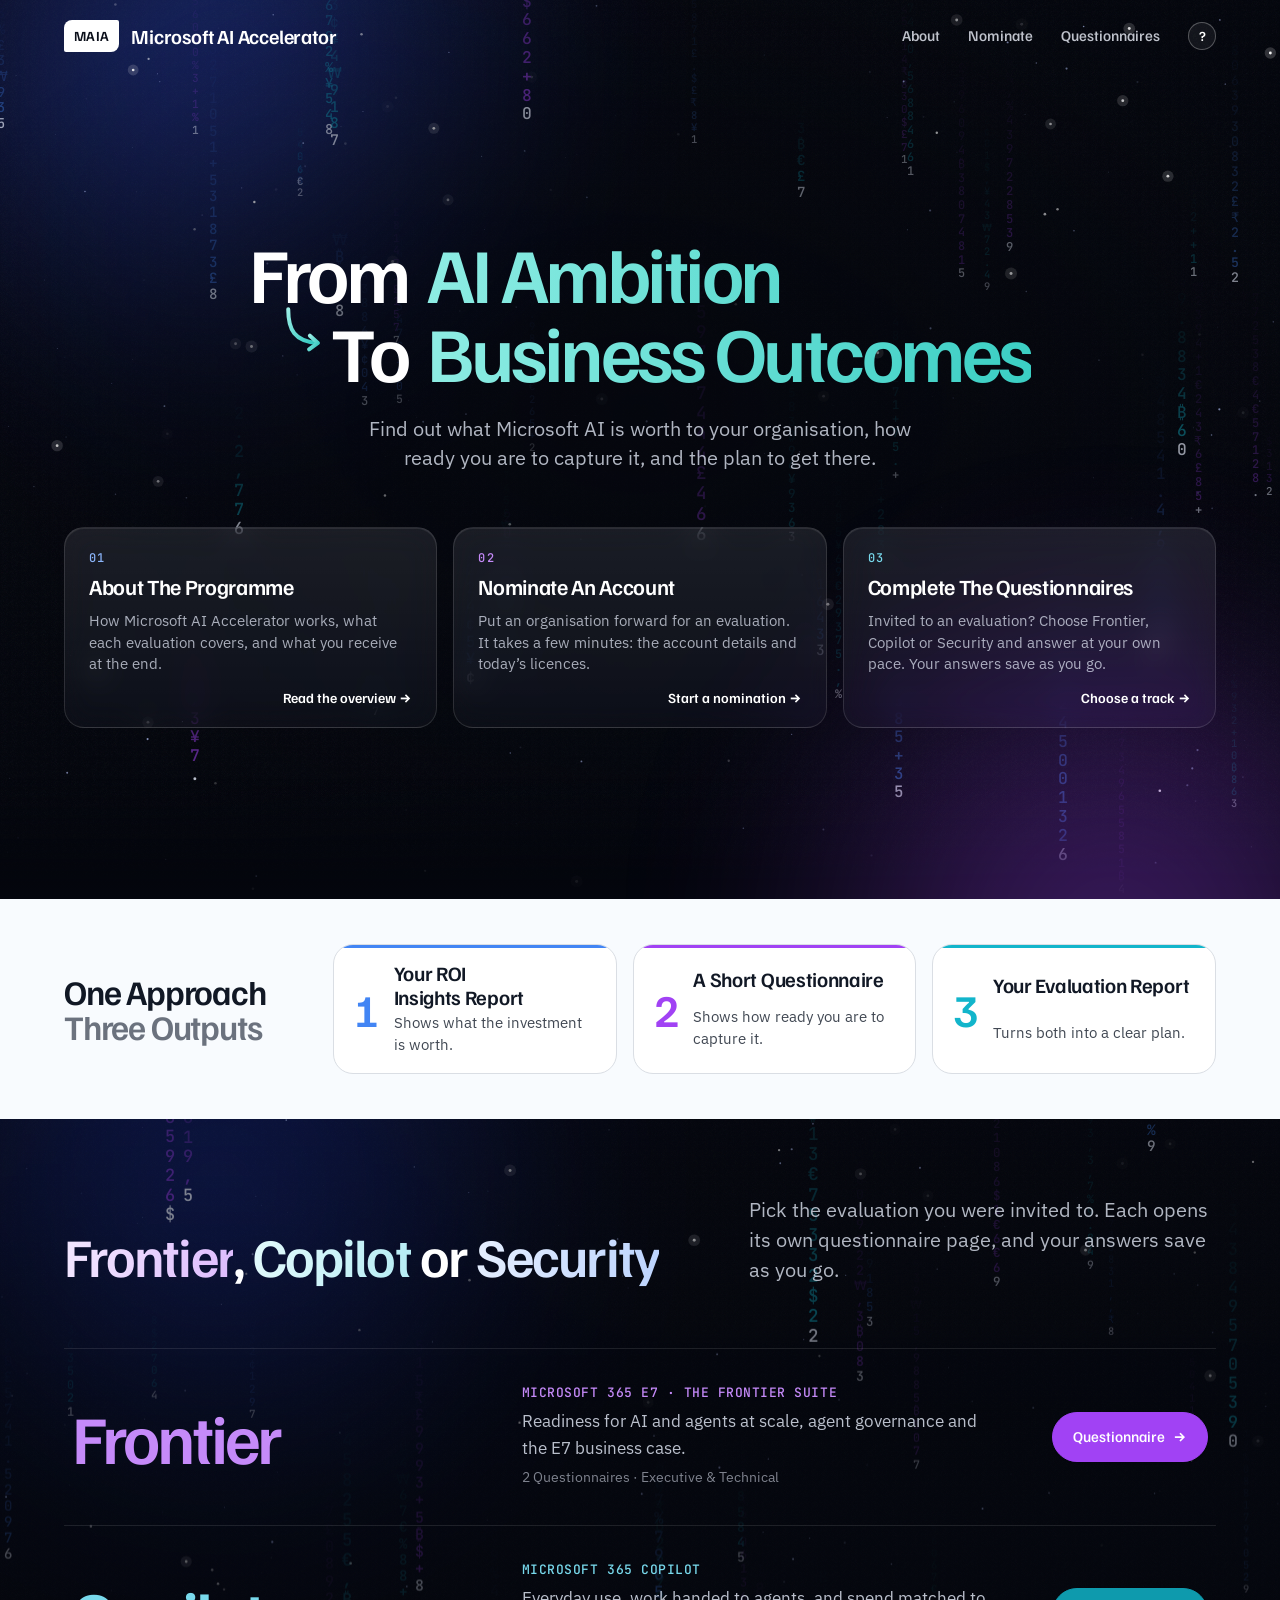
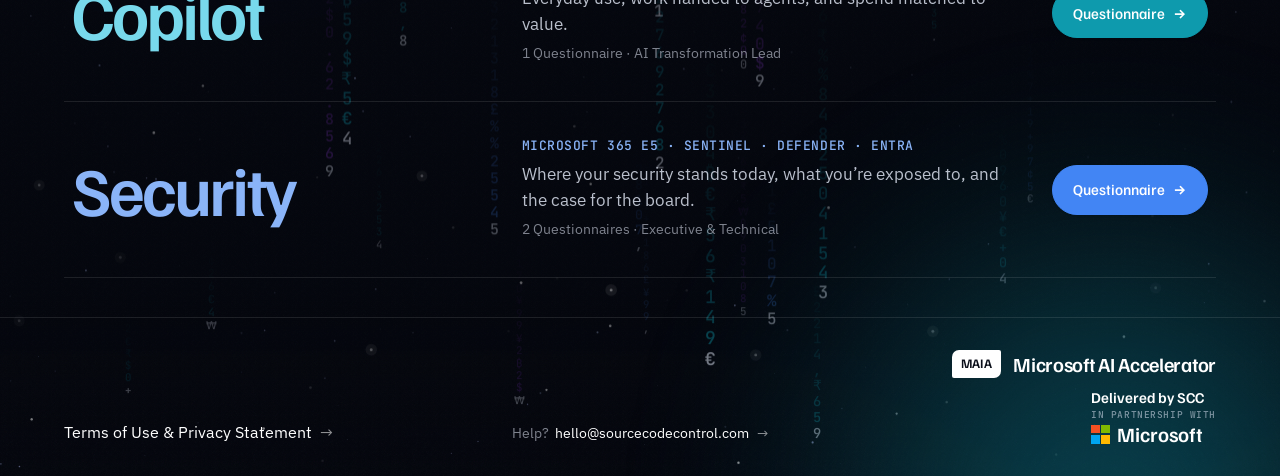
==== commit 4a1c6f19: "Footer row, compact outputs, light track gradients, track-coloured pages - Footer: Terms left, Help?" ====
--- a/index.html
+++ b/index.html
@@ -58,16 +58,18 @@
 @keyframes draw{to{stroke-dashoffset:0}}
 .hl .a:first-child{color:#fff}
 .glass .go{align-self:flex-end}
-.appr2{padding:clamp(56px,7vw,104px) 0}
-.appr2-in{display:grid;grid-template-columns:minmax(0,3.2fr) minmax(0,8.8fr);gap:48px;align-items:center}
-.appr2 h2{display:grid;font-size:clamp(32px,2.4vw + 16px,54px);line-height:1.02;letter-spacing:-.035em}.appr2 h2 .lite2{color:oklch(55% .02 260)}
+.appr2{padding:clamp(28px,3.5vw,48px) 0}
+.appr2-in{display:grid;grid-template-columns:minmax(0,2.4fr) minmax(0,9.6fr);gap:48px;align-items:center}
+.appr2 h2{display:grid;font-size:clamp(26px,1.6vw + 14px,40px);line-height:1.02;letter-spacing:-.035em}.appr2 h2 .lite2{color:oklch(55% .02 260)}
 .outs{display:grid;grid-template-columns:repeat(3,minmax(0,1fr));gap:16px;margin:0;padding:0;list-style:none}
-.outs li{position:relative;display:grid;gap:8px;align-content:start;padding:24px 24px 26px;border-radius:20px;background:#fff;border:1px solid oklch(90% .009 252);overflow:hidden}
+.outs li{position:relative;display:grid;grid-template-columns:auto 1fr;column-gap:16px;row-gap:2px;align-items:center;padding:16px 20px;border-radius:20px;background:#fff;border:1px solid oklch(90% .009 252);overflow:hidden}
 .outs li::before{content:"";position:absolute;left:0;right:0;top:0;height:3px;background:var(--c)}
-.outs .num{font:600 clamp(48px,3vw + 20px,72px)/.9 'Familjen Grotesk',system-ui,sans-serif;letter-spacing:-.05em;color:var(--c)}
+.outs .num{grid-row:span 2;font:600 clamp(40px,2vw + 20px,56px)/.9 'Familjen Grotesk',system-ui,sans-serif;letter-spacing:-.05em;color:var(--c)}
 .outs h3{font-size:clamp(18px,.5vw + 14px,22px);line-height:1.2;letter-spacing:-.015em}
-.outs p{color:oklch(40% .02 260);font-size:15.5px}
+.outs p{color:oklch(40% .02 260);font-size:14.5px;margin:0}.outs h3{margin:0}
 @media(max-width:960px){.appr2-in,.outs{grid-template-columns:minmax(0,1fr)}.outs li{grid-template-columns:auto 1fr;column-gap:18px}.outs .num{grid-row:span 2}}
+.tw{background-clip:text;-webkit-background-clip:text;color:transparent;-webkit-text-fill-color:transparent}
+.tw-f{background-image:linear-gradient(100deg,#F3E8FF,#DDBBFD)}.tw-c{background-image:linear-gradient(100deg,#E3FAFC,#B5ECF4)}.tw-s{background-image:linear-gradient(100deg,#E6EFFF,#BCD3FD)}
 .startgrid{display:grid;grid-template-columns:repeat(3,minmax(0,1fr));gap:20px;margin:0;padding:0;list-style:none}@media(max-width:960px){.startgrid{grid-template-columns:minmax(0,1fr)}}
 .door2{height:100%;display:flex!important;flex-direction:column;gap:14px;padding:32px;background:#fff!important}
 .door2 .n{font:500 13px/1 'JetBrains Mono',monospace;color:oklch(50% .018 258);letter-spacing:.08em}
@@ -123,28 +125,26 @@
 </main>
 <div class="space joined" data-palette="frontier,copilot,security" style="--accent-a:#2B4CFF;--accent-b:#12B5CB"><div class="space-bg" aria-hidden="true"><canvas></canvas><div class="veil-soft"></div><div class="grain"></div></div>
 <section class="joined-part" aria-labelledby="tracks-title">
-<div class="wrap" style="padding-top:clamp(96px,10vw,160px);padding-bottom:clamp(32px,4vw,56px)">
+<div class="wrap" style="padding-top:clamp(56px,6vw,88px);padding-bottom:clamp(24px,3vw,40px)">
 <div class="thead" data-reveal>
-<h2 id="tracks-title" style="font-size:clamp(36px,3vw + 16px,64px);color:#fff;letter-spacing:-.035em">Frontier, Copilot or Security</h2>
+<h2 id="tracks-title" style="font-size:clamp(36px,3vw + 16px,64px);color:#fff;letter-spacing:-.035em"><span class="tw tw-f">Frontier</span>, <span class="tw tw-c">Copilot</span> or <span class="tw tw-s">Security</span></h2>
 <p style="font-size:clamp(18px,.35vw + 16px,22px);line-height:1.45">Pick the evaluation you were invited to. Each opens its own questionnaire page, and your answers save as you go.</p>
 </div>
 <ul class="tracks" data-reveal>
-<li style="--c:var(--frontier);--cl:var(--frontier-l)"><a href="frontier.html" data-keep class="trow"><span class="tname">Frontier</span><span class="tmeta"><span class="tprod">Microsoft 365 E7 · the Frontier Suite</span><span class="tdesc">Readiness for AI and agents at scale, agent governance and the E7 business case.</span><span class="ttime">2 questionnaires · executive and technical</span></span><span class="key p tf">Questionnaire <span aria-hidden="true">→</span></span></a></li>
-<li style="--c:var(--copilot);--cl:var(--copilot-l)"><a href="copilot.html" data-keep class="trow"><span class="tname">Copilot</span><span class="tmeta"><span class="tprod">Microsoft 365 Copilot</span><span class="tdesc">Everyday use, work handed to agents, and spend matched to value.</span><span class="ttime">1 questionnaire · AI transformation lead</span></span><span class="key p tc">Questionnaire <span aria-hidden="true">→</span></span></a></li>
-<li style="--c:var(--security);--cl:var(--security-l)"><a href="security.html" data-keep class="trow"><span class="tname">Security</span><span class="tmeta"><span class="tprod">Microsoft 365 E5 · Sentinel · Defender · Entra</span><span class="tdesc">Where your security stands today, what you’re exposed to, and the case for the board.</span><span class="ttime">2 questionnaires · executive and technical</span></span><span class="key p ts">Questionnaire <span aria-hidden="true">→</span></span></a></li>
+<li style="--c:var(--frontier);--cl:var(--frontier-l)"><a href="frontier.html" data-keep class="trow"><span class="tname">Frontier</span><span class="tmeta"><span class="tprod">Microsoft 365 E7 · the Frontier Suite</span><span class="tdesc">Readiness for AI and agents at scale, agent governance and the E7 business case.</span><span class="ttime">2 Questionnaires · Executive &amp; Technical</span></span><span class="key p tf">Questionnaire <span aria-hidden="true">→</span></span></a></li>
+<li style="--c:var(--copilot);--cl:var(--copilot-l)"><a href="copilot.html" data-keep class="trow"><span class="tname">Copilot</span><span class="tmeta"><span class="tprod">Microsoft 365 Copilot</span><span class="tdesc">Everyday use, work handed to agents, and spend matched to value.</span><span class="ttime">1 Questionnaire · AI Transformation Lead</span></span><span class="key p tc">Questionnaire <span aria-hidden="true">→</span></span></a></li>
+<li style="--c:var(--security);--cl:var(--security-l)"><a href="security.html" data-keep class="trow"><span class="tname">Security</span><span class="tmeta"><span class="tprod">Microsoft 365 E5 · Sentinel · Defender · Entra</span><span class="tdesc">Where your security stands today, what you’re exposed to, and the case for the board.</span><span class="ttime">2 Questionnaires · Executive &amp; Technical</span></span><span class="key p ts">Questionnaire <span aria-hidden="true">→</span></span></a></li>
 </ul>
 </div>
 </section>
 <footer class="foot">
 <div class="wrap foot-in">
-<div class="foot-left">
-<p class="pl">Delivered by SCC</p>
-<p class="pl muted">in partnership with</p>
-<p class="pl ms-line"><span class="mslogo" aria-hidden="true"><i></i><i></i><i></i><i></i></span>Microsoft</p>
-<p class="pl gap"><a class="fa" href="terms.html" data-keep>Terms of Use &amp; Privacy Statement <span aria-hidden="true">→</span></a></p>
-<p class="pl"><span class="muted">Questions?</span> <a class="fa" href="mailto:hello@sourcecodecontrol.com">hello@sourcecodecontrol.com <span aria-hidden="true">→</span></a></p>
+<a class="fa f-terms" href="terms.html" data-keep>Terms of Use &amp; Privacy Statement <span aria-hidden="true">→</span></a>
+<p class="f-help"><span class="muted">Help?</span> <a class="fa" href="mailto:hello@sourcecodecontrol.com">hello@sourcecodecontrol.com <span aria-hidden="true">→</span></a></p>
+<div class="f-brand">
+<div class="foot-brand"><span class="logo" aria-hidden="true">MAIA</span><p class="wm">Microsoft AI Accelerator</p></div>
+<div class="partner-box" aria-label="Delivered by SCC in partnership with Microsoft"><span class="pb1">Delivered by SCC</span><span class="pb2">in partnership with</span><span class="pb3"><span class="mslogo" aria-hidden="true"><i></i><i></i><i></i><i></i></span><span class="msw">Microsoft</span></span></div>
 </div>
-<div class="foot-brand"><span class="logo" aria-hidden="true">MAIA</span><p class="wm">Microsoft AI Accelerator</p></div>
 </div>
 </footer>
 </div>
--- a/assets/maia.css
+++ b/assets/maia.css
@@ -136,3 +136,17 @@
 @media(max-width:860px){.foot-brand{order:-1}}
 .space .foot-left .pl.gap,.foot-left .pl.gap{margin-top:14px}
 @media(max-width:860px){.foot-in{grid-template-columns:minmax(0,1fr)!important}}
+/* footer v4: Terms | Help | brand with the partner rectangle beneath */
+.foot-in{grid-template-columns:1fr auto 1fr!important;align-items:end!important;gap:20px 32px!important;padding-top:32px!important;padding-bottom:32px!important}
+.f-terms{justify-self:start}
+.f-help{margin:0;justify-self:center;display:inline-flex;gap:6px;font-size:14px;color:rgb(236 240 248/.9)}
+.f-help .muted{color:rgb(226 232 245/.55)}
+.f-brand{justify-self:end;display:grid;justify-items:end;gap:12px}
+.partner-box{display:inline-grid;grid-template-columns:max-content;row-gap:5px;color:#fff}
+.partner-box .pb1{font:600 15px/1 'Familjen Grotesk',system-ui,sans-serif;letter-spacing:-.005em;white-space:nowrap}
+.partner-box .pb2{display:block;font:500 9.5px/1 'JetBrains Mono',ui-monospace,monospace;text-transform:uppercase;color:rgb(226 232 245/.55);text-align:justify;text-align-last:justify;white-space:nowrap;letter-spacing:.06em}
+.partner-box .pb3{display:flex;align-items:center;justify-content:space-between;gap:.35em;font:600 15px/1 'Segoe UI','Familjen Grotesk',system-ui,sans-serif;white-space:nowrap}
+.partner-box .mslogo{display:grid;grid-template-columns:repeat(2,.44em);grid-auto-rows:.44em;gap:.07em}
+.partner-box .msw{flex:1;text-align:justify;text-align-last:justify}
+@media(max-width:860px){.foot-in{grid-template-columns:minmax(0,1fr)!important;align-items:start!important}.f-brand{justify-self:start;justify-items:start;order:-1}.f-help{justify-self:start}}
+.partner-box{justify-items:start}.partner-box .pb2,.partner-box .pb3{justify-self:stretch}
